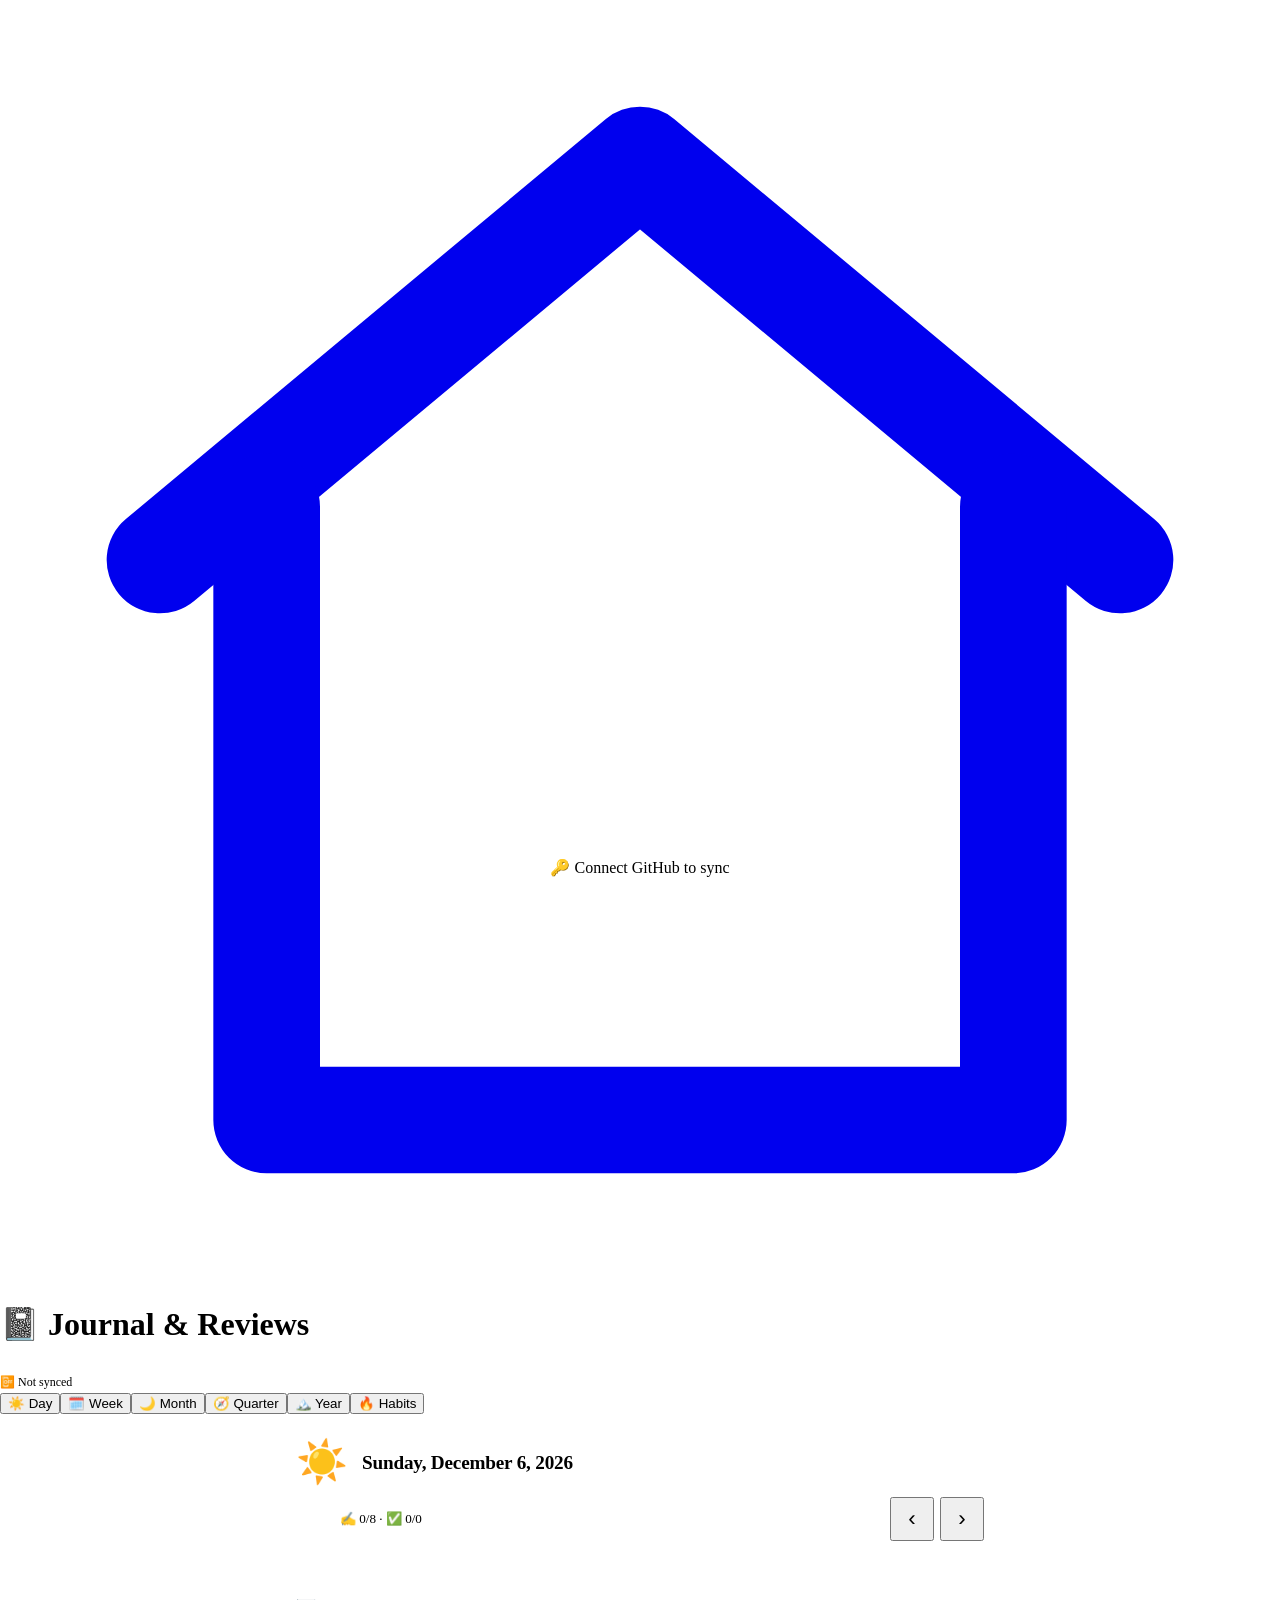
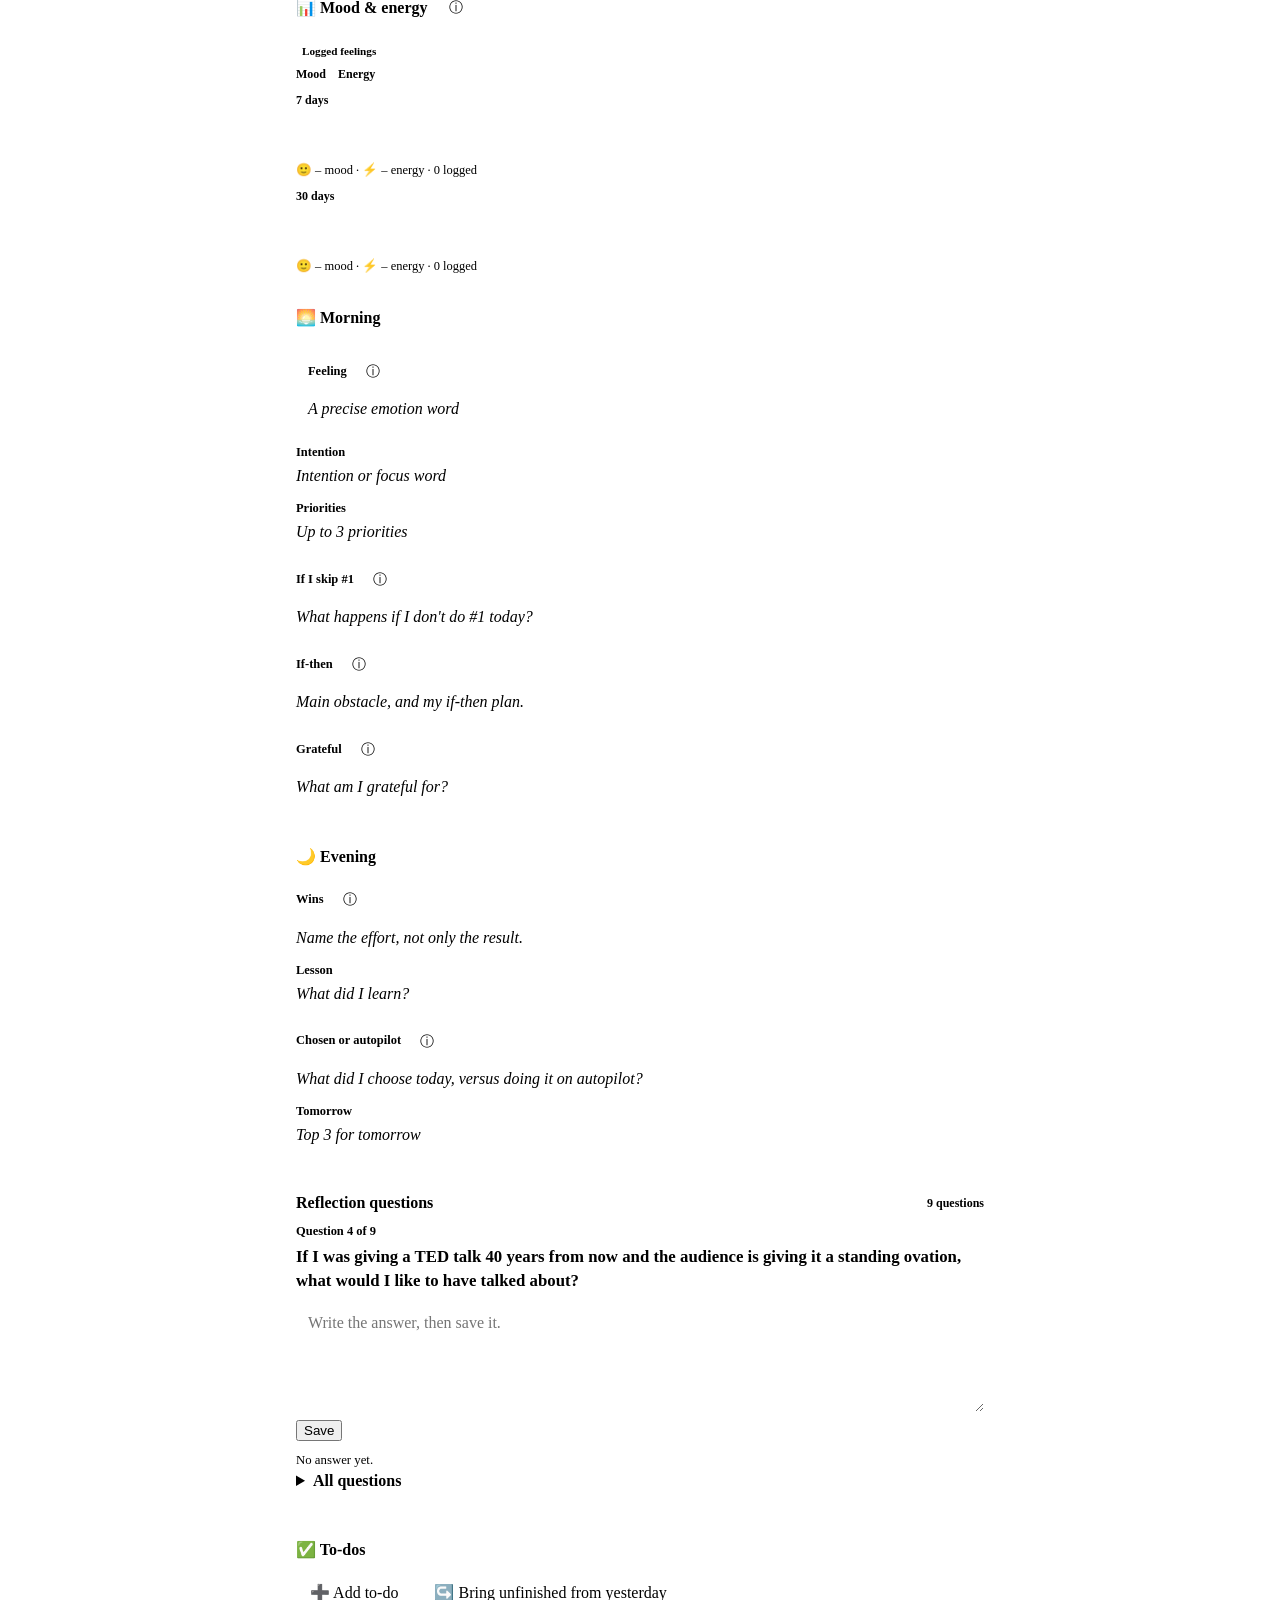
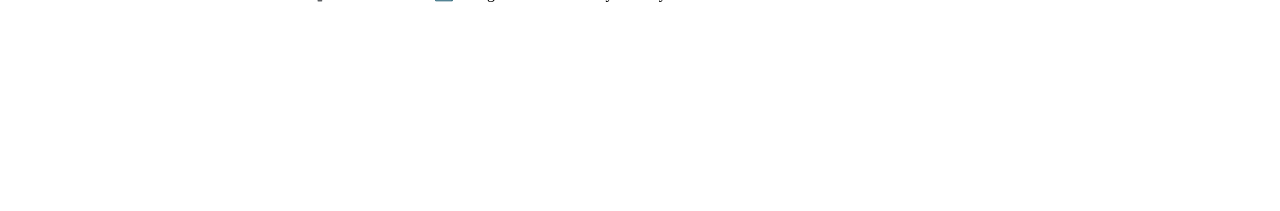
==== index.html @ a100adc0 "Add reflection questions with an append-only answer log. Show one question of the day on the Day vie" ====
<!DOCTYPE html>
<html lang="en">
<head>
  <meta charset="utf-8" />
  <meta name="viewport" content="width=device-width, initial-scale=1, viewport-fit=cover" />
  <meta name="theme-color" content="#f6f4ef" />
  <meta name="apple-mobile-web-app-capable" content="yes" />
  <meta name="apple-mobile-web-app-title" content="Journal" />
  <title>Journal & Reviews</title>
  <link rel="icon" href="data:image/svg+xml,<svg xmlns='http://www.w3.org/2000/svg' viewBox='0 0 100 100'><text y='.9em' font-size='90'>📓</text></svg>" />
  <link rel="stylesheet" href="https://fonts.googleapis.com/css2?family=Encode+Sans:wght@400;500;600;700&display=swap" />
  <link rel="stylesheet" href="dong-ui/theme.css?v=4" />
  <link rel="stylesheet" href="/ui/shell.css?v=1" />
  <link rel="stylesheet" href="styles.css?v=11" />
  <script src="dong-ui/theme.js"></script>
  <link rel="manifest" href="manifest.webmanifest" />
</head>
<body class="dx">
  <header class="dx-header">
    <a class="dx-home" href="/" aria-label="Home">
      <svg viewBox="0 0 24 24" fill="none" stroke="currentColor" stroke-width="2" stroke-linecap="round" stroke-linejoin="round" aria-hidden="true"><path d="M3 10.5 12 3l9 7.5"/><path d="M5 9.5V21h14V9.5"/></svg>
    </a>
    <h1 class="dx-title">📓 Journal & Reviews</h1>
    <div class="dx-actions">
      <span id="sync-label" aria-live="polite"></span>
      <button type="button" data-dong-theme-toggle aria-label="Toggle color theme"></button>
    </div>
  </header>
  <nav id="tabs" class="dx-tabs" aria-label="Review period"></nav>
  <section id="hero" class="hero dx-card">
    <div class="hero-top">
      <span id="hero-icon" class="hero-icon" aria-hidden="true"></span>
      <div class="hero-text">
        <h2 id="period-label"></h2>
        <p id="parent-line"></p>
      </div>
    </div>
    <div class="hero-foot">
      <div id="completion"></div>
      <div class="period-nav">
        <button type="button" id="prev" class="dx-btn dx-btn--ghost" aria-label="Previous">‹</button>
        <button type="button" id="today" class="dx-btn dx-btn--ghost">Today</button>
        <button type="button" id="next" class="dx-btn dx-btn--ghost" aria-label="Next">›</button>
      </div>
    </div>
  </section>
  <main id="form"></main>
  <footer id="connect" hidden>
    <button type="button" id="btn-connect" class="dx-btn">🔑 Connect GitHub to sync</button>
  </footer>
  <script src="dong-ui/gh-sync.js?v=4"></script>
  <script src="core.js?v=6"></script>
  <script src="schemas.js?v=4"></script>
  <script src="gamify.js?v=9"></script>
  <script src="habits.js?v=7"></script>
  <script src="app.js?v=11"></script>
</body>
</html>
---- dong-ui/theme.css ----
/**
 * dong-ui — CloudCLI-inspired design tokens (original reimplementation).
 * Light: warm cream. Dark: near-black. Toggle via html.dark + theme.js.
 */

:root {
  --background: 44 22% 96%;
  --foreground: 36 25% 4%;
  --card: 0 0% 100%;
  --card-foreground: 36 25% 4%;
  --popover: 0 0% 100%;
  --popover-foreground: 36 25% 4%;
  --primary: 221.2 83.2% 53.3%;
  --primary-foreground: 210 40% 98%;
  --secondary: 44 15% 91%;
  --secondary-foreground: 36 15% 18%;
  --muted: 44 15% 91%;
  --muted-foreground: 40 8% 36%;
  --accent: 44 15% 91%;
  --accent-foreground: 36 15% 18%;
  --destructive: 0 84.2% 60.2%;
  --destructive-foreground: 210 40% 98%;
  --border: 44 14% 87%;
  --input: 44 14% 87%;
  --ring: 221.2 83.2% 53.3%;
  --radius: 0.5rem;

  --bg-hex: #f6f4ef;
  --fg-hex: #0d0b08;
  --card-hex: #ffffff;
  --primary-hex: #2563eb;
  --muted-hex: #ebeae5;
  --muted-fg-hex: #5c574f;
  --border-hex: #e2e0d9;
  --theme-color: #f6f4ef;

  --nav-glass-bg: 44 22% 96% / 0.7;
  --nav-glass-blur: 20px;
  --nav-glass-saturate: 1.8;

  --font-sans: "Encode Sans", -apple-system, BlinkMacSystemFont, "Segoe UI",
    Roboto, "Helvetica Neue", Arial, sans-serif;
  --app-accent: hsl(var(--primary));

  /* Compatibility aliases for existing app CSS (do not clobber HSL tokens) */
  --bg: hsl(var(--background));
  --bg-deep: hsl(var(--secondary));
  --bg-mid: hsl(var(--secondary));
  --bg-raised: hsl(var(--card));
  --bg-card: hsl(var(--card));
  --bg-elevated: hsl(var(--secondary));
  --ink: hsl(var(--foreground));
  --text: hsl(var(--foreground));
  --text-dim: hsl(var(--muted-foreground));
  --text-mute: hsl(var(--muted-foreground));
  --muted-text: hsl(var(--muted-foreground));
  --line: hsl(var(--border));
  --surface: hsl(var(--card) / 0.85);
  --font-body: var(--font-sans);
  --font-ui: var(--font-sans);
  --font-display: var(--font-sans);

  color-scheme: light;
}

html.dark {
  --background: 0 0% 8%;
  --foreground: 40 8% 93%;
  --card: 0 0% 12%;
  --card-foreground: 40 8% 93%;
  --popover: 0 0% 12%;
  --popover-foreground: 40 8% 93%;
  --primary: 217.2 91.2% 59.8%;
  --primary-foreground: 0 0% 8%;
  --secondary: 0 0% 17%;
  --secondary-foreground: 40 8% 93%;
  --muted: 0 0% 17%;
  --muted-foreground: 0 0% 72%;
  --accent: 0 0% 17%;
  --accent-foreground: 40 8% 93%;
  --destructive: 0 62.8% 30.6%;
  --destructive-foreground: 40 8% 93%;
  --border: 0 0% 17%;
  --input: 0 0% 23%;
  --ring: 217.2 91.2% 59.8%;

  --bg-hex: #141414;
  --fg-hex: #efeeec;
  --card-hex: #1f1f1f;
  --primary-hex: #3b82f6;
  --muted-hex: #2b2b2b;
  --muted-fg-hex: #b8b8b8;
  --border-hex: #2b2b2b;
  --theme-color: #141414;

  --nav-glass-bg: 0 0% 12% / 0.55;
  --nav-glass-blur: 24px;
  --nav-glass-saturate: 1.6;

  --bg: hsl(var(--background));
  --bg-deep: hsl(0 0% 6%);
  --bg-mid: hsl(var(--secondary));
  --bg-raised: hsl(var(--card));
  --bg-card: hsl(var(--card));
  --bg-elevated: hsl(var(--secondary));
  --ink: hsl(var(--foreground));
  --text: hsl(var(--foreground));
  --text-dim: hsl(var(--muted-foreground));
  --text-mute: hsl(var(--muted-foreground));
  --muted-text: hsl(var(--muted-foreground));
  --line: hsl(var(--border));
  --surface: hsl(var(--card) / 0.9);

  color-scheme: dark;
}

*,
*::before,
*::after {
  box-sizing: border-box;
}

html {
  -webkit-text-size-adjust: 100%;
}

body {
  margin: 0;
  min-height: 100vh;
  font-family: var(--font-sans);
  color: hsl(var(--foreground));
  background: hsl(var(--background));
  -webkit-font-smoothing: antialiased;
  -moz-osx-font-smoothing: grayscale;
}

body,
div,
section,
article,
aside,
header,
footer,
nav,
main,
h1,
h2,
h3,
h4,
h5,
h6,
p,
span,
ul,
ol,
li,
table,
tr,
td,
th,
form,
label {
  transition: background-color 200ms ease-in-out, border-color 200ms ease-in-out,
    color 200ms ease-in-out;
}

@media (prefers-reduced-motion: reduce) {
  *,
  *::before,
  *::after {
    animation-duration: 0.01ms !important;
    animation-iteration-count: 1 !important;
    transition-duration: 0.01ms !important;
  }
}

.nav-glass {
  background: hsl(var(--nav-glass-bg));
  backdrop-filter: blur(var(--nav-glass-blur)) saturate(var(--nav-glass-saturate));
  -webkit-backdrop-filter: blur(var(--nav-glass-blur))
    saturate(var(--nav-glass-saturate));
}

.ui-card {
  background: hsl(var(--card));
  color: hsl(var(--card-foreground));
  border: 1px solid hsl(var(--border) / 0.7);
  border-radius: calc(var(--radius) + 4px);
  box-shadow: 0 1px 2px hsl(0 0% 0% / 0.04);
}

.ui-btn {
  display: inline-flex;
  align-items: center;
  justify-content: center;
  gap: 0.4rem;
  height: 2.5rem;
  padding: 0 1rem;
  border-radius: var(--radius);
  border: 1px solid transparent;
  font-family: var(--font-sans);
  font-size: 0.875rem;
  font-weight: 500;
  cursor: pointer;
  background: hsl(var(--primary));
  color: hsl(var(--primary-foreground));
  transition: background-color 150ms ease, border-color 150ms ease,
    transform 100ms ease;
}

.ui-btn:hover {
  filter: brightness(1.05);
}

.ui-btn:focus-visible {
  outline: none;
  box-shadow: 0 0 0 3px hsl(var(--ring) / 0.35);
}

.ui-btn-ghost {
  background: hsl(var(--secondary));
  color: hsl(var(--secondary-foreground));
  border-color: hsl(var(--border) / 0.6);
}

.dong-theme-toggle {
  position: fixed;
  top: max(0.75rem, env(safe-area-inset-top));
  right: max(0.75rem, env(safe-area-inset-right));
  z-index: 1000;
  display: inline-flex;
  align-items: center;
  justify-content: center;
  width: 2.75rem;
  height: 1.75rem;
  padding: 0;
  border: 1px solid hsl(var(--border) / 0.7);
  border-radius: 999px;
  background: hsl(var(--card) / 0.85);
  backdrop-filter: blur(12px) saturate(1.4);
  -webkit-backdrop-filter: blur(12px) saturate(1.4);
  color: hsl(var(--foreground));
  cursor: pointer;
  box-shadow: 0 1px 8px hsl(0 0% 0% / 0.08);
}

.dong-theme-toggle:focus-visible {
  outline: none;
  box-shadow: 0 0 0 3px hsl(var(--ring) / 0.35);
}

.dong-theme-toggle__track {
  position: relative;
  width: 100%;
  height: 100%;
  display: flex;
  align-items: center;
  justify-content: space-between;
  padding: 0 0.35rem;
}

.dong-theme-toggle__icon {
  width: 0.85rem;
  height: 0.85rem;
  opacity: 0.45;
}

.dong-theme-toggle__icon.is-active {
  opacity: 1;
  color: hsl(var(--primary));
}

.dong-theme-toggle__knob {
  position: absolute;
  top: 2px;
  left: 2px;
  width: calc(1.75rem - 6px);
  height: calc(1.75rem - 6px);
  border-radius: 999px;
  background: hsl(var(--primary));
  transition: transform 180ms cubic-bezier(0.4, 0, 0.2, 1);
  pointer-events: none;
}

html.dark .dong-theme-toggle__knob {
  transform: translateX(1rem);
}

.dong-topbar {
  position: sticky;
  top: 0;
  z-index: 50;
  display: flex;
  align-items: center;
  justify-content: space-between;
  gap: 0.75rem;
  min-height: 3rem;
  padding: 0.5rem 1rem;
  padding-top: max(0.5rem, env(safe-area-inset-top));
  border-bottom: 1px solid hsl(var(--border) / 0.5);
}

.dong-topbar .dong-theme-toggle {
  position: static;
}

.dong-home-link {
  display: inline-flex;
  align-items: center;
  justify-content: center;
  flex-shrink: 0;
  width: 44px;
  height: 44px;
  margin-left: auto;
  border-radius: 999px;
  color: hsl(var(--muted-foreground));
  text-decoration: none;
  transition: color 0.15s, background-color 0.15s;
}

.dong-home-link:hover,
.dong-home-link:focus-visible {
  color: hsl(var(--foreground));
  background: hsl(var(--muted-foreground) / 0.12);
}

/* App headers often push the toggle right with an auto margin; the link takes that role. */
.dong-home-link + .dong-theme-toggle {
  margin-left: 0 !important;
}
---- styles.css ----
body.dx {
  font-family: var(--dx-font);
  color: var(--dx-text);
  background: transparent;
  max-width: none;
  margin: 0;
  padding: 0 0 calc(32px + env(safe-area-inset-bottom));
}

#hero,
#form,
#connect {
  width: min(720px, calc(100% - 24px));
  margin-left: auto;
  margin-right: auto;
}

body.dx:has(#connect:not([hidden])) #form {
  padding-bottom: 72px;
}

.dx-header .dx-actions {
  min-width: 0;
  flex: 0 1 auto;
  max-width: 46%;
}

#sync-label {
  min-width: 0;
  text-align: right;
  font-size: 0.75rem;
  color: var(--dx-muted);
  white-space: nowrap;
  overflow: hidden;
  text-overflow: ellipsis;
}

.dx-header [data-dong-theme-toggle] {
  position: static;
  flex-shrink: 0;
}

#tabs {
  position: sticky;
  top: calc(56px + env(safe-area-inset-top));
  z-index: 40;
  max-width: calc(100% - 24px);
  min-width: 0;
}

.hero {
  position: relative;
  padding: 16px 16px 14px;
  margin: 12px auto 14px;
}

.hero-top {
  display: flex;
  align-items: center;
  gap: 14px;
}

.hero-icon {
  font-size: 2.6rem;
  line-height: 1;
}

.hero-text { min-width: 0; }

#period-label {
  margin: 0;
  font-size: 1.2rem;
  font-weight: 700;
  letter-spacing: -0.01em;
}

#parent-line {
  margin: 4px 0 0;
  color: var(--dx-muted);
  font-size: 0.85rem;
  display: -webkit-box;
  -webkit-line-clamp: 2;
  -webkit-box-orient: vertical;
  overflow: hidden;
}

#parent-line:empty { display: none; }

.hero-foot {
  display: flex;
  align-items: center;
  justify-content: space-between;
  gap: 10px;
  margin-top: 14px;
}

#completion {
  display: flex;
  align-items: center;
  gap: 10px;
  font-size: 0.82rem;
  color: var(--dx-muted);
}

.ring {
  width: 34px;
  height: 34px;
  flex-shrink: 0;
  border-radius: 50%;
  background: conic-gradient(var(--dx-accent) calc(var(--p) * 1%), color-mix(in srgb, var(--dx-text) 12%, transparent) 0);
  -webkit-mask: radial-gradient(circle, transparent 10px, #000 11px);
  mask: radial-gradient(circle, transparent 10px, #000 11px);
}

.period-nav {
  display: flex;
  gap: 6px;
}

#prev,
#next,
#today {
  min-width: 44px;
  min-height: 44px;
  padding: 0 12px;
  font-size: 0.9rem;
}

#prev,
#next {
  font-size: 1.4rem;
  line-height: 1;
}

.card {
  min-width: 0;
  max-width: 100%;
  padding: 16px 16px 6px;
  margin: 0 0 12px;
}

.card h3 {
  margin: 0 0 12px;
  font-size: 1rem;
  font-weight: 700;
}

.field { margin: 0 0 14px; }

.lbl {
  display: block;
  font-size: 0.78rem;
  font-weight: 600;
  color: var(--dx-muted);
  margin-bottom: 4px;
}

.val {
  margin: 0;
  line-height: 1.5;
  white-space: pre-wrap;
  overflow-wrap: anywhere;
}

.bullets {
  margin: 0;
  padding-left: 1.2em;
  line-height: 1.5;
}

.bullets li { padding: 2px 0; }
.bullets li::marker { color: var(--dx-accent); }

.trio {
  margin: 0;
  padding: 0;
  list-style: none;
}

.trio li {
  position: relative;
  padding: 6px 0 6px 26px;
  line-height: 1.45;
}

.trio li::before {
  content: "🌸";
  position: absolute;
  left: 0;
  top: 6px;
  font-size: 0.9rem;
}

.meters {
  display: grid;
  grid-template-columns: 1fr 1fr;
  gap: 10px;
  margin: 0 0 14px;
}

.meter {
  display: flex;
  align-items: center;
  gap: 10px;
  padding: 10px 12px;
  border-radius: 14px;
  background: var(--dx-accent-soft);
}

.meter .emo { font-size: 1.8rem; line-height: 1; }
.meter .lbl { margin: 0; }
.meter b { font-size: 1.05rem; }

.bar {
  display: block;
  height: 6px;
  border-radius: 999px;
  background: color-mix(in srgb, var(--dx-text) 12%, transparent);
  margin-top: 4px;
  overflow: hidden;
}

.bar i {
  display: block;
  height: 100%;
  width: var(--v);
  border-radius: inherit;
  background: var(--dx-accent);
}

.chip {
  display: inline-flex;
  align-items: center;
  gap: 6px;
  padding: 6px 12px;
  border-radius: 999px;
  background: color-mix(in srgb, var(--dx-text) 12%, transparent);
  font-weight: 600;
}

.quote {
  background: var(--dx-card);
}

.quote p {
  margin: 0 0 12px;
  font-size: 1.08rem;
  line-height: 1.5;
  font-style: italic;
}

.empty {
  text-align: center;
  color: var(--dx-muted);
  padding: 22px 16px;
}

.empty .big { font-size: 2.2rem; display: block; margin-bottom: 6px; }

.todo-list { margin: 0 0 6px; }

.todo {
  display: flex;
  gap: 10px;
  align-items: flex-start;
  padding: 6px 0;
  border-bottom: 1px solid var(--dx-border);
}

.todo:last-child { border-bottom: 0; }

.todo input[type="checkbox"] {
  width: 22px;
  height: 22px;
  flex-shrink: 0;
  margin-top: 9px;
  accent-color: var(--dx-accent);
  cursor: pointer;
}

.todo textarea {
  flex: 1;
  min-width: 0;
  border: 1px solid transparent;
  background: transparent;
  color: inherit;
  border-radius: 10px;
  padding: 8px 10px;
  font: inherit;
  line-height: 1.4;
  resize: none;
  overflow: hidden;
}

.todo textarea:focus {
  outline: none;
  border-color: color-mix(in srgb, var(--dx-accent) 60%, transparent);
  background: var(--dx-card-solid);
}

.todo.done textarea {
  text-decoration: line-through;
  color: var(--dx-muted);
}

.todo .del {
  border: 0;
  background: transparent;
  color: var(--dx-muted);
  font-size: 1rem;
  width: 44px;
  height: 44px;
  flex-shrink: 0;
  border-radius: var(--dx-radius-sm);
  cursor: pointer;
}

.todo .del:hover { background: color-mix(in srgb, var(--dx-text) 12%, transparent); }

.status {
  display: flex;
  gap: 6px;
  flex-wrap: wrap;
  padding: 0 0 10px 32px;
}

.status button {
  min-height: 44px;
  padding: 8px 12px;
  border-radius: 999px;
  border: 1px solid var(--dx-border);
  background: transparent;
  color: inherit;
  font: inherit;
  font-size: 0.8rem;
  cursor: pointer;
}

.status button.on {
  background: var(--dx-accent-soft);
  border-color: color-mix(in srgb, var(--dx-accent) 60%, transparent);
  font-weight: 600;
}

.todo-actions {
  display: flex;
  flex-wrap: wrap;
  gap: 8px;
  margin: 8px 0 10px;
}

.carry,
.add,
footer button {
  min-height: 44px;
  border-radius: var(--dx-radius-sm);
  border: 1px solid var(--dx-border);
  background: var(--dx-card);
  color: var(--dx-text);
  font: 600 0.9rem/1 var(--dx-font);
  padding: 8px 14px;
  cursor: pointer;
}

footer {
  position: sticky;
  bottom: 0;
  z-index: 3;
  padding: 10px 0 calc(10px + env(safe-area-inset-bottom));
}

footer[hidden] { display: none; }

footer button {
  width: 100%;
  border-color: transparent;
  background: var(--dx-accent);
  color: var(--dx-accent-fg);
}

.strip {
  display: grid;
  grid-template-columns: repeat(7, 1fr);
  gap: 4px;
  margin: 0 0 10px;
}

.strip a {
  display: flex;
  flex-direction: column;
  align-items: center;
  justify-content: center;
  gap: 2px;
  min-height: 44px;
  padding: 6px 0;
  border-radius: var(--dx-radius-sm);
  background: color-mix(in srgb, var(--dx-text) 8%, transparent);
  color: inherit;
  text-decoration: none;
  font-size: 0.72rem;
}

.strip a .emo { font-size: 1.3rem; }
.strip a.today { outline: 2px solid var(--dx-accent); }

.avg {
  margin: 0 0 12px;
  font-size: 0.85rem;
  color: var(--dx-muted);
}

.review {
  margin: 0 0 12px;
  padding: 0;
  list-style: none;
}

.review li { padding: 4px 0; }
.review li.done { color: var(--dx-muted); text-decoration: line-through; }

button:focus-visible,
.tab:focus-visible {
  outline: 2px solid var(--dx-accent);
  outline-offset: 2px;
}

@media (prefers-reduced-motion: reduce) {
  * { transition: none !important; }
}

.habit-note {
  margin: -4px 0 12px;
  font-size: 0.82rem;
  color: var(--dx-muted);
  line-height: 1.4;
}

.habit-grid {
  display: grid;
  grid-template-columns: 1fr 1fr;
  gap: 10px;
  margin: 0 0 12px;
}

.habit-tile {
  display: flex;
  flex-direction: column;
  align-items: flex-start;
  gap: 1px;
  min-width: 0;
  padding: 12px;
  border-radius: 16px;
  border: 1px solid var(--dx-border);
  background: color-mix(in srgb, var(--dx-text) 8%, transparent);
  color: inherit;
  font: inherit;
  text-align: left;
}

.habit-tile.linchpin { box-shadow: inset 3px 0 0 var(--dx-accent); }

.habit-open {
  display: flex;
  flex-direction: column;
  align-items: flex-start;
  gap: 1px;
  width: 100%;
  margin: 0;
  padding: 0;
  border: 0;
  background: transparent;
  color: inherit;
  font: inherit;
  text-align: left;
  cursor: pointer;
}

.habit-tile.on {
  background: var(--dx-accent-soft);
  border-color: var(--dx-accent);
  box-shadow: 0 8px 22px color-mix(in srgb, var(--dx-accent) 16%, transparent);
}

.habit-tile.linchpin.on {
  box-shadow: inset 3px 0 0 var(--dx-accent), 0 8px 22px var(--dx-accent-soft);
}

.habit-emoji { font-size: 1.45rem; line-height: 1.2; }
.habit-label { font-weight: 600; font-size: 0.92rem; margin-top: 4px; }
.habit-streak {
  margin-top: 6px;
  font-size: 1.75rem;
  font-weight: 700;
  letter-spacing: -0.03em;
  line-height: 1;
}
.habit-streak-lbl,
.best { font-size: 0.75rem; color: var(--dx-muted); }

.today-pill {
  display: inline-flex;
  align-items: center;
  margin-top: 8px;
  padding: 3px 8px;
  border-radius: 999px;
  font-size: 0.75rem;
  font-weight: 600;
  background: color-mix(in srgb, var(--dx-text) 12%, transparent);
}

.today-pill.done { background: var(--dx-accent-soft); }
.today-pill.miss { background: hsl(350 70% 52% / 0.16); }
.today-pill.unknown,
.today-pill.none {
  background: transparent;
  border: 1px dashed var(--dx-border);
  color: var(--dx-muted);
  font-weight: 600;
}

.habit-chips {
  display: flex;
  gap: 6px;
  overflow-x: auto;
  margin: 0 0 12px;
  padding-bottom: 2px;
  scrollbar-width: none;
}

.habit-chips::-webkit-scrollbar { display: none; }

.habit-chip {
  flex: 0 0 auto;
  min-height: 44px;
  border-radius: 999px;
  border: 1px solid var(--dx-border);
  background: var(--dx-card-solid);
  color: inherit;
  font: inherit;
  font-size: 0.82rem;
  padding: 6px 12px;
  cursor: pointer;
}

.habit-chip.on {
  background: var(--dx-accent);
  border-color: transparent;
  color: var(--dx-accent-fg);
  font-weight: 600;
}

.heat-scroll {
  max-width: 100%;
  min-width: 0;
  overflow-x: auto;
  padding: 2px 12px 6px 0;
  scrollbar-width: thin;
  scrollbar-color: color-mix(in srgb, var(--dx-accent) 55%, transparent) transparent;
}

.heat-months,
.heat-cols {
  display: grid;
  grid-auto-flow: column;
  grid-auto-columns: 16px;
  gap: 3px;
}

.heat-months { margin: 0 0 4px 28px; height: 16px; }

.heat-month {
  font-size: 0.65rem;
  line-height: 16px;
  color: var(--dx-muted);
  white-space: nowrap;
  overflow: visible;
}

.heat-body { display: flex; gap: 6px; align-items: stretch; }

.heat-dow {
  display: grid;
  grid-template-rows: repeat(7, 16px);
  gap: 3px;
  width: 22px;
  flex: none;
  font-size: 0.6rem;
  line-height: 16px;
  color: var(--dx-muted);
}

.heat-col {
  display: grid;
  grid-template-rows: repeat(7, 16px);
  gap: 3px;
}

.hcell {
  display: block;
  width: 16px;
  height: 16px;
  padding: 0;
  border: 0;
  border-radius: 3px;
  background: transparent;
  box-sizing: border-box;
}

button.hcell { cursor: pointer; color: inherit; }

.hcell.none,
.hcell.future { background: transparent; box-shadow: inset 0 0 0 1px var(--dx-border); }
.hcell.unknown {
  background: repeating-linear-gradient(-45deg, transparent, transparent 2px, color-mix(in srgb, var(--dx-accent) 55%, transparent) 2px, color-mix(in srgb, var(--dx-accent) 55%, transparent) 3px);
  box-shadow: inset 0 0 0 1px color-mix(in srgb, var(--dx-accent) 35%, transparent);
}
.hcell.miss { background: hsl(350 62% 58% / 0.45); }
.hcell.done,
.hcell.lv5 { background: var(--dx-accent); }
.hcell.lv4 { background: color-mix(in srgb, var(--dx-accent) 82%, transparent); }
.hcell.lv3 { background: color-mix(in srgb, var(--dx-accent) 64%, transparent); }
.hcell.lv2 { background: color-mix(in srgb, var(--dx-accent) 46%, transparent); }
.hcell.lv1 { background: color-mix(in srgb, var(--dx-accent) 30%, transparent); }
.hcell.lv0 { background: color-mix(in srgb, var(--dx-accent) 14%, transparent); }
.hcell.mixed {
  background-image: repeating-linear-gradient(135deg, transparent, transparent 3px, hsl(0 0% 100% / 0.28) 3px, hsl(0 0% 100% / 0.28) 4px);
}
.hcell.today { outline: 2px solid var(--dx-accent); outline-offset: 1px; }

.heat-legend {
  display: flex;
  flex-wrap: wrap;
  align-items: center;
  gap: 6px 8px;
  margin: 8px 0 4px;
  font-size: 0.72rem;
  color: var(--dx-muted);
}

.legend-item { display: inline-flex; align-items: center; gap: 4px; }
.legend-label { margin-left: 4px; }

.heat-detail,
.trend-tip {
  min-height: 1.3em;
  margin: 6px 0 12px;
  font-size: 0.82rem;
  color: var(--dx-muted);
}

.trend-head {
  margin: -2px 0 8px;
  font-size: 0.92rem;
}

.trend-head b {
  font-size: 1.45rem;
  letter-spacing: -0.03em;
}

.trend-svg {
  display: block;
  width: 100%;
  height: auto;
  overflow: visible;
}

.trend-grid { stroke: var(--dx-border); stroke-width: 1; }
.trend-axis {
  fill: var(--dx-muted);
  font-size: 10px;
  text-anchor: end;
  font-family: var(--dx-font);
}
.trend-area { fill: var(--dx-accent-soft); stroke: none; }
.trend-overall { fill: none; stroke: var(--dx-accent); stroke-width: 2.6; stroke-linecap: round; stroke-linejoin: round; }
.trend-overall.dim { opacity: 0.35; }
.trend-habit { fill: none; stroke: hsl(var(--h) 62% 38%); stroke-linecap: round; stroke-linejoin: round; }
.trend-habit.quiet { opacity: 0.55; }
.trend-habit.dim { opacity: 0.16; }
.trend-dot { fill: hsl(var(--h) 62% 38%); stroke: var(--dx-card-solid); stroke-width: 1; }
.trend-dot.overall { fill: var(--dx-accent); }
.trend-cursor { fill: var(--dx-accent-soft); }
.trend-hit { fill: transparent; cursor: pointer; }

html.dark .trend-habit { stroke: hsl(var(--h) 72% 68%); }
html.dark .trend-dot { fill: hsl(var(--h) 72% 68%); stroke: var(--dx-card-solid); }
html.dark .trend-dot.overall { fill: var(--dx-accent); }

.trend-x {
  display: grid;
  grid-template-columns: repeat(var(--n), 1fr);
  margin: 2px 2% 0 10%;
  font-size: 0.68rem;
  color: var(--dx-muted);
}

.trend-x span { text-align: center; min-width: 0; }

.rate-list { display: flex; flex-direction: column; gap: 2px; margin: 0 0 10px; }

.rate-row {
  display: grid;
  grid-template-columns: 14px minmax(0, 1fr) auto;
  grid-template-areas:
    "swatch name num"
    "swatch bar bar";
  column-gap: 8px;
  row-gap: 3px;
  align-items: center;
  width: 100%;
  padding: 6px 4px;
  border: 0;
  border-radius: 10px;
  background: transparent;
  color: inherit;
  font: inherit;
  text-align: left;
  cursor: pointer;
}

.rate-row.on { background: var(--dx-accent-soft); }
.rate-swatch {
  grid-area: swatch;
  width: 10px;
  height: 10px;
  border-radius: 999px;
  background: hsl(var(--h) 62% 40%);
}
.rate-swatch.overall { background: var(--dx-accent); }
html.dark .rate-swatch { background: hsl(var(--h) 72% 68%); }
html.dark .rate-swatch.overall { background: var(--dx-accent); }
.rate-name { grid-area: name; min-width: 0; overflow: hidden; text-overflow: ellipsis; white-space: nowrap; font-size: 0.88rem; }
.rate-num { grid-area: num; font-size: 0.82rem; font-weight: 600; font-variant-numeric: tabular-nums; }
.rate-bar {
  grid-area: bar;
  display: block;
  height: 7px;
  border-radius: 999px;
  background: color-mix(in srgb, var(--dx-text) 12%, transparent);
  overflow: hidden;
}
.rate-bar i {
  display: block;
  height: 100%;
  width: var(--v);
  border-radius: inherit;
  background: var(--dx-accent);
}
.rate-bar.hue i { background: hsl(var(--h) 62% 40%); }
html.dark .rate-bar.hue i { background: hsl(var(--h) 70% 62%); }

.habit-open:focus-visible,
.info-btn:focus-visible,
.habit-tile:focus-visible,
.habit-chip:focus-visible,
.rate-row:focus-visible,
.hcell:focus-visible,
.trend-hit:focus-visible {
  outline: 2px solid var(--dx-accent);
  outline-offset: 2px;
}

.card-head {
  display: flex;
  align-items: center;
  gap: 6px;
  margin: 0 0 12px;
}

.card-head h3 { margin: 0; }

.mech-line {
  display: flex;
  flex-wrap: wrap;
  gap: 6px 14px;
  margin: -4px 0 12px;
}

.mech {
  display: inline-flex;
  align-items: center;
  gap: 2px;
  font-size: 0.78rem;
  font-weight: 600;
  color: var(--dx-muted);
}

.info-wrap { position: relative; display: inline-flex; vertical-align: middle; }

.info-btn {
  width: 44px;
  height: 44px;
  flex-shrink: 0;
  border-radius: 999px;
  border: 1px solid var(--dx-border);
  background: var(--dx-card-solid);
  color: inherit;
  font: inherit;
  font-size: 0.9rem;
  line-height: 1;
  padding: 0;
  cursor: pointer;
}

.info-tip {
  position: absolute;
  z-index: 6;
  top: calc(100% + 6px);
  left: 0;
  pointer-events: none;
  width: min(260px, 68vw);
  padding: 10px 12px;
  border-radius: 14px;
  background: var(--dx-card-solid);
  border: 1px solid var(--dx-border);
  box-shadow: 0 12px 32px hsl(0 0% 0% / 0.16);
  color: var(--dx-text);
  font-size: 0.8rem;
  font-weight: 500;
  font-style: normal;
  line-height: 1.4;
  text-align: left;
}

.info-tip.align-end { left: auto; right: 0; }
.info-tip b { display: block; font-size: 0.84rem; }
.info-by,
.info-concept { display: block; color: var(--dx-muted); }
.info-concept { margin-top: 2px; font-size: 0.72rem; }
.info-tip p { margin: 8px 0 0; }

.play-row {
  display: flex;
  align-items: center;
  gap: 14px;
  margin: 0 0 4px;
}

.play-copy { flex: 1; min-width: 0; }

.day-ring {
  width: 96px;
  height: 96px;
  flex: none;
  border-radius: 50%;
  display: grid;
  place-items: center;
  background: conic-gradient(var(--dx-accent) calc(var(--p) * 1%), color-mix(in srgb, var(--dx-text) 12%, transparent) 0);
  position: relative;
}

.day-ring::after {
  content: "";
  position: absolute;
  inset: 9px;
  border-radius: 50%;
  background: var(--dx-card-solid);
}

.day-ring-num {
  position: relative;
  z-index: 1;
  display: flex;
  align-items: baseline;
  font-weight: 700;
}

.day-ring-num strong { font-size: 1.6rem; letter-spacing: -0.04em; line-height: 1; }
.day-ring-num span { color: var(--dx-muted); font-size: 0.85rem; }

.play-status { margin: 0; font-weight: 700; }
.play-status.win { color: var(--dx-accent); }
.play-streak,
.cycle-label { margin: 2px 0 0; font-size: 0.9rem; }
.cycle-wins { margin: 2px 0 8px; }
.play-copy .rate-bar { margin-top: 4px; }

.level-row {
  display: flex;
  align-items: baseline;
  justify-content: space-between;
  gap: 8px;
  margin: 0 0 8px;
}

.level-row b { font-size: 1.35rem; letter-spacing: -0.03em; }

.xp-today { margin: 8px 0 0; font-size: 0.85rem; }

.surprise-row {
  display: flex;
  align-items: center;
  flex-wrap: wrap;
  gap: 6px;
  margin: 8px 0 12px;
  font-size: 0.88rem;
  font-weight: 600;
}

.surprise-badge {
  padding: 4px 10px;
  border-radius: 999px;
  background: var(--dx-accent);
  color: var(--dx-accent-fg);
  font-size: 0.8rem;
  font-weight: 700;
}

.identity {
  margin: 8px 0 0;
  font-size: 0.8rem;
  font-style: italic;
  color: var(--dx-muted);
  line-height: 1.35;
}

.linchpin-mark {
  display: flex;
  align-items: center;
  gap: 2px;
  margin: 6px 0 0;
  font-size: 0.75rem;
  font-weight: 700;
}

.badges {
  display: flex;
  flex-wrap: wrap;
  gap: 4px;
  margin-top: 8px;
}

.badge {
  min-width: 26px;
  padding: 2px 6px;
  border-radius: 999px;
  border: 1px dashed var(--dx-border);
  color: var(--dx-muted);
  font-size: 0.7rem;
  font-weight: 700;
  text-align: center;
}

.badge.on {
  border-style: solid;
  border-color: transparent;
  background: var(--dx-accent-soft);
  color: var(--dx-text);
}

.nudge {
  margin: 8px 0 0;
  font-size: 0.78rem;
  font-weight: 600;
  line-height: 1.35;
}

.nudge.raise { color: var(--dx-accent); }
.nudge.ease { color: #9a3412; }
html.dark .nudge.ease { color: #fdba74; }

@media (max-width: 380px) {
  .habit-grid { grid-template-columns: 1fr; }
}

.spark-legend {
  display: flex;
  gap: 12px;
  margin: 8px 0 0;
  font-size: 0.75rem;
  font-weight: 700;
}

.spark-key.mood { color: var(--dx-accent); }
.spark-key.energy { color: color-mix(in srgb, var(--dx-accent) 45%, var(--dx-text)); }

.spark-block { margin-top: 8px; }
.spark-label {
  font-size: 0.75rem;
  font-weight: 700;
  color: var(--dx-muted);
}
.spark {
  width: 100%;
  height: 52px;
  display: block;
}
.spark-base { stroke: var(--dx-border); stroke-width: 0.7; }
.spark-mood,
.spark-energy { fill: none; stroke-width: 1.7; stroke-linecap: round; stroke-linejoin: round; }
.spark-mood { stroke: var(--dx-accent); }
.spark-energy { stroke: color-mix(in srgb, var(--dx-accent) 45%, var(--dx-text)); }
.spark-mood circle { fill: var(--dx-accent); stroke: none; }
.spark-energy circle { fill: color-mix(in srgb, var(--dx-accent) 45%, var(--dx-text)); stroke: none; }
.spark-stat {
  margin: 2px 0 0;
  font-size: 0.78rem;
  color: var(--dx-muted);
}

.journal-feelings > .badge,
.mood-strip > .badge { margin-top: 2px; }

.lbl-row {
  display: flex;
  align-items: center;
  gap: 4px;
  margin-bottom: 4px;
}

.lbl-row .lbl { margin: 0; }

.prompt {
  margin: 0;
  color: var(--dx-muted);
  font-style: italic;
  line-height: 1.45;
}

.priorities,
.wins {
  margin: 0;
  padding-left: 1.3em;
}

.priorities li,
.wins li { padding: 2px 0; }

.intention { font-size: 1.15rem; font-weight: 700; }

.feeling-meter { grid-column: 1 / -1; }
.feeling-meter b { font-size: 1.15rem; }

.goal-grid {
  display: grid;
  grid-template-columns: 1fr;
  gap: 8px;
  margin: 0 0 12px;
}

.goal-card {
  min-width: 0;
  padding: 10px 12px;
  border-radius: 14px;
  border: 1px solid var(--dx-border);
  background: color-mix(in srgb, var(--dx-text) 8%, transparent);
}

.goal-card h4 { margin: 0 0 4px; font-size: 0.92rem; }
.goal-card .val,
.goal-card .prompt { font-size: 0.82rem; }
.goal-card .val { margin-top: 4px; }
.goal-card b { font-size: 1.05rem; }

.habit-jump {
  display: flex;
  align-items: center;
  justify-content: space-between;
  gap: 8px;
  margin: 4px 0 12px;
  padding: 10px 12px;
  border-radius: 14px;
  background: var(--dx-accent-soft);
  color: inherit;
  text-decoration: none;
  font-weight: 700;
}

.habit-open-label { color: var(--dx-accent); }

.reflections { padding-bottom: 14px; }
.reflections > summary {
  display: flex;
  align-items: center;
  justify-content: space-between;
  gap: 8px;
  margin: 0 0 12px;
  font-weight: 700;
  cursor: pointer;
  list-style: none;
}
.reflections > summary::-webkit-details-marker { display: none; }
.reflect-count {
  color: var(--dx-muted);
  font-size: 0.75rem;
  font-weight: 600;
}
.reflect-kicker {
  margin: 0;
  color: var(--dx-muted);
  font-size: 0.78rem;
  font-weight: 700;
}
.reflect-question {
  margin: 6px 0 10px;
  font-size: 1.05rem;
  font-weight: 600;
  line-height: 1.4;
}
.reflect-box {
  display: block;
  width: 100%;
  min-height: 88px;
  box-sizing: border-box;
  border: 1px solid var(--dx-border);
  border-radius: 12px;
  padding: 10px 12px;
  font: inherit;
  font-size: 16px;
  line-height: 1.4;
  color: inherit;
  background: var(--dx-card-solid);
  resize: vertical;
}
.reflect-box:focus {
  outline: none;
  border-color: var(--dx-accent);
}
.reflect-actions {
  display: flex;
  align-items: center;
  gap: 10px;
  margin: 8px 0 12px;
}
.reflect-note {
  margin: 0;
  color: var(--dx-muted);
  font-size: 0.8rem;
}
.reflect-answers {
  list-style: none;
  margin: 0 0 12px;
  padding: 0;
}
.reflect-answers li {
  margin: 0 0 8px;
  padding: 8px 10px;
  border-radius: 12px;
  background: var(--dx-accent-soft);
}
.reflect-when {
  display: block;
  margin-bottom: 2px;
  color: var(--dx-muted);
  font-size: 0.75rem;
  font-weight: 700;
}
.reflect-answers .val { white-space: pre-wrap; }
.reflect-all { margin-top: 4px; }
.reflect-all > summary {
  cursor: pointer;
  font-weight: 700;
  margin: 4px 0 8px;
}
.reflect-item {
  padding: 10px 0;
  border-top: 1px solid var(--dx-border);
}
.reflect-item h4 {
  margin: 0 0 6px;
  font-size: 0.95rem;
  line-height: 1.4;
}

@media (min-width: 560px) {
  .practice .meters { grid-template-columns: 1fr 1fr 1.15fr; }
  .feeling-meter { grid-column: auto; }
  .goal-grid { grid-template-columns: 1fr 1fr 1fr; }
}

@media (prefers-reduced-motion: reduce) {
  .trend-svg { animation: none; }
}
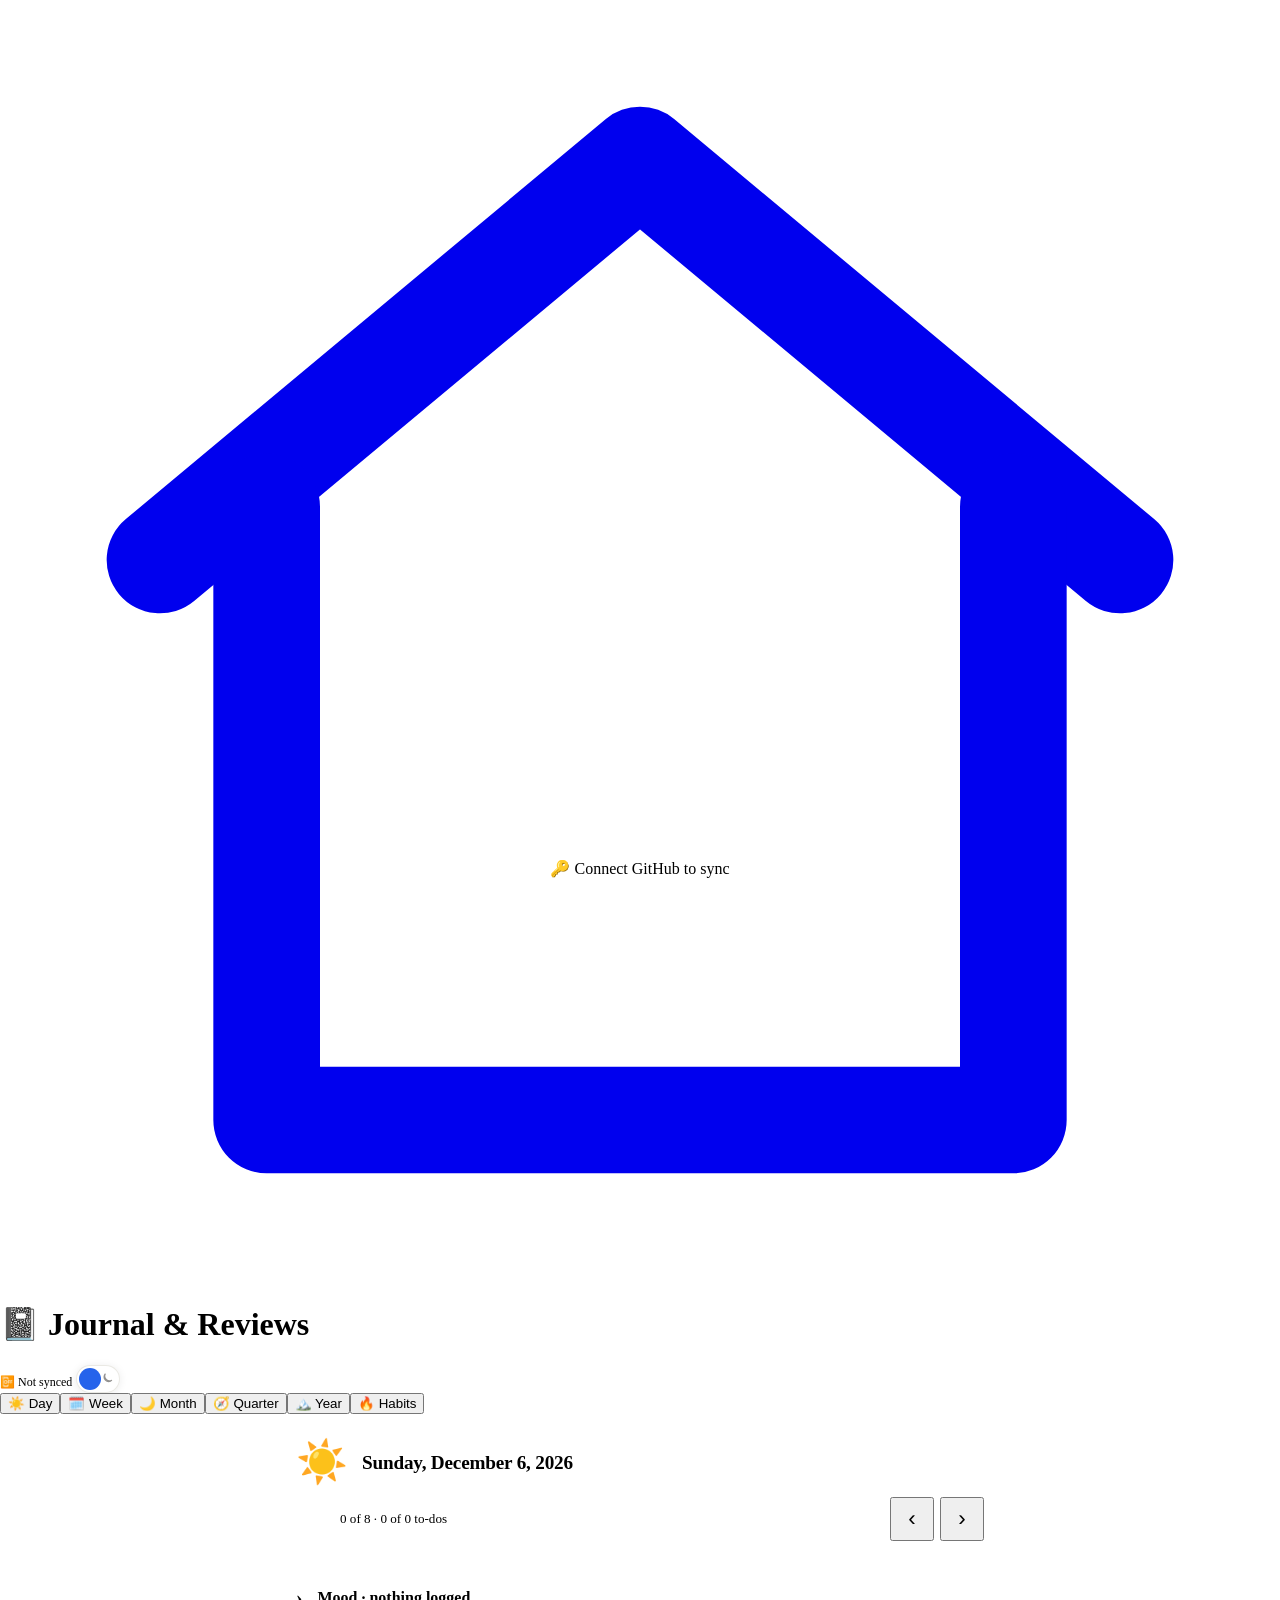
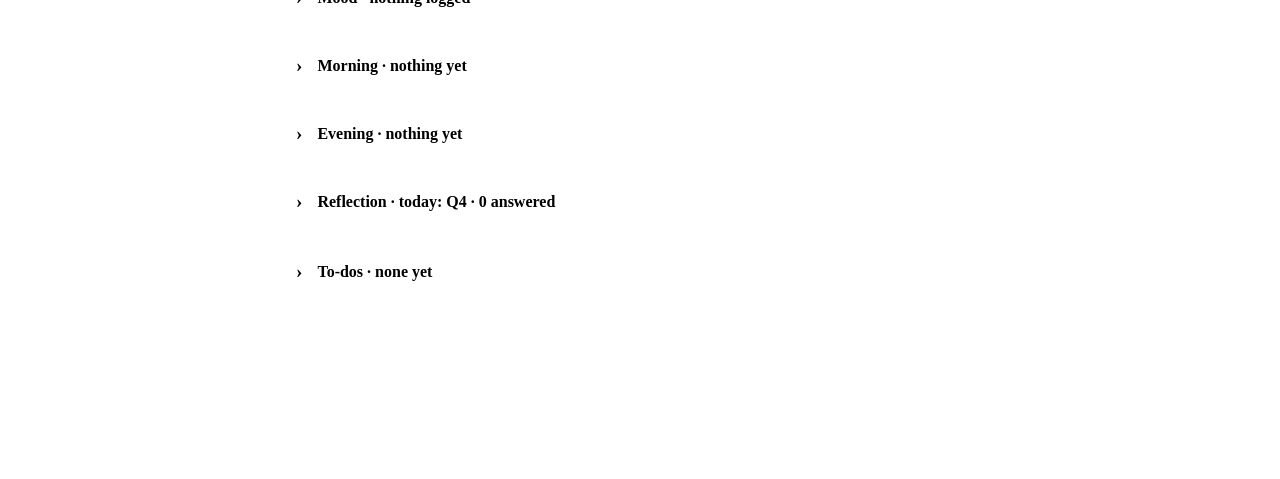
==== commit e91cdea8: "Collapse every journal section and rewrite the labels in plain words. Sections start closed, show a " ====
--- a/index.html
+++ b/index.html
@@ -11,7 +11,7 @@
   <link rel="stylesheet" href="https://fonts.googleapis.com/css2?family=Encode+Sans:wght@400;500;600;700&display=swap" />
   <link rel="stylesheet" href="dong-ui/theme.css?v=4" />
   <link rel="stylesheet" href="/ui/shell.css?v=1" />
-  <link rel="stylesheet" href="styles.css?v=11" />
+  <link rel="stylesheet" href="styles.css?v=12" />
   <script src="dong-ui/theme.js"></script>
   <link rel="manifest" href="manifest.webmanifest" />
 </head>
@@ -50,9 +50,9 @@
   </footer>
   <script src="dong-ui/gh-sync.js?v=4"></script>
   <script src="core.js?v=6"></script>
-  <script src="schemas.js?v=4"></script>
-  <script src="gamify.js?v=9"></script>
-  <script src="habits.js?v=7"></script>
-  <script src="app.js?v=11"></script>
+  <script src="schemas.js?v=5"></script>
+  <script src="gamify.js?v=10"></script>
+  <script src="habits.js?v=8"></script>
+  <script src="app.js?v=12"></script>
 </body>
 </html>
--- a/styles.css
+++ b/styles.css
@@ -1069,18 +1069,41 @@
 
 .habit-open-label { color: var(--dx-accent); }
 
-.reflections { padding-bottom: 14px; }
-.reflections > summary {
-  display: flex;
-  align-items: center;
-  justify-content: space-between;
+.fold { padding-top: 12px; padding-bottom: 12px; }
+.fold-summary {
+  display: flex;
+  align-items: center;
   gap: 8px;
-  margin: 0 0 12px;
-  font-weight: 700;
+  margin: 0;
+  min-height: 32px;
   cursor: pointer;
   list-style: none;
-}
-.reflections > summary::-webkit-details-marker { display: none; }
+  font-weight: 700;
+  line-height: 1.35;
+}
+.fold-summary::-webkit-details-marker { display: none; }
+.fold-summary::before {
+  content: "\203A";
+  flex: 0 0 auto;
+  width: 0.7em;
+  color: var(--dx-muted);
+  font-size: 1.2rem;
+  line-height: 1;
+}
+.fold[open] > .fold-summary::before { transform: rotate(90deg); }
+.fold-line { min-width: 0; flex: 1; }
+.fold[open] > .fold-summary { margin-bottom: 12px; }
+.fold:not([open]) > .fold-summary .fold-line {
+  white-space: nowrap;
+  overflow: hidden;
+  text-overflow: ellipsis;
+}
+.fold-why {
+  display: flex;
+  justify-content: flex-end;
+  margin: -4px 0 8px;
+}
+.reflections { padding-bottom: 14px; }
 .reflect-count {
   color: var(--dx-muted);
   font-size: 0.75rem;
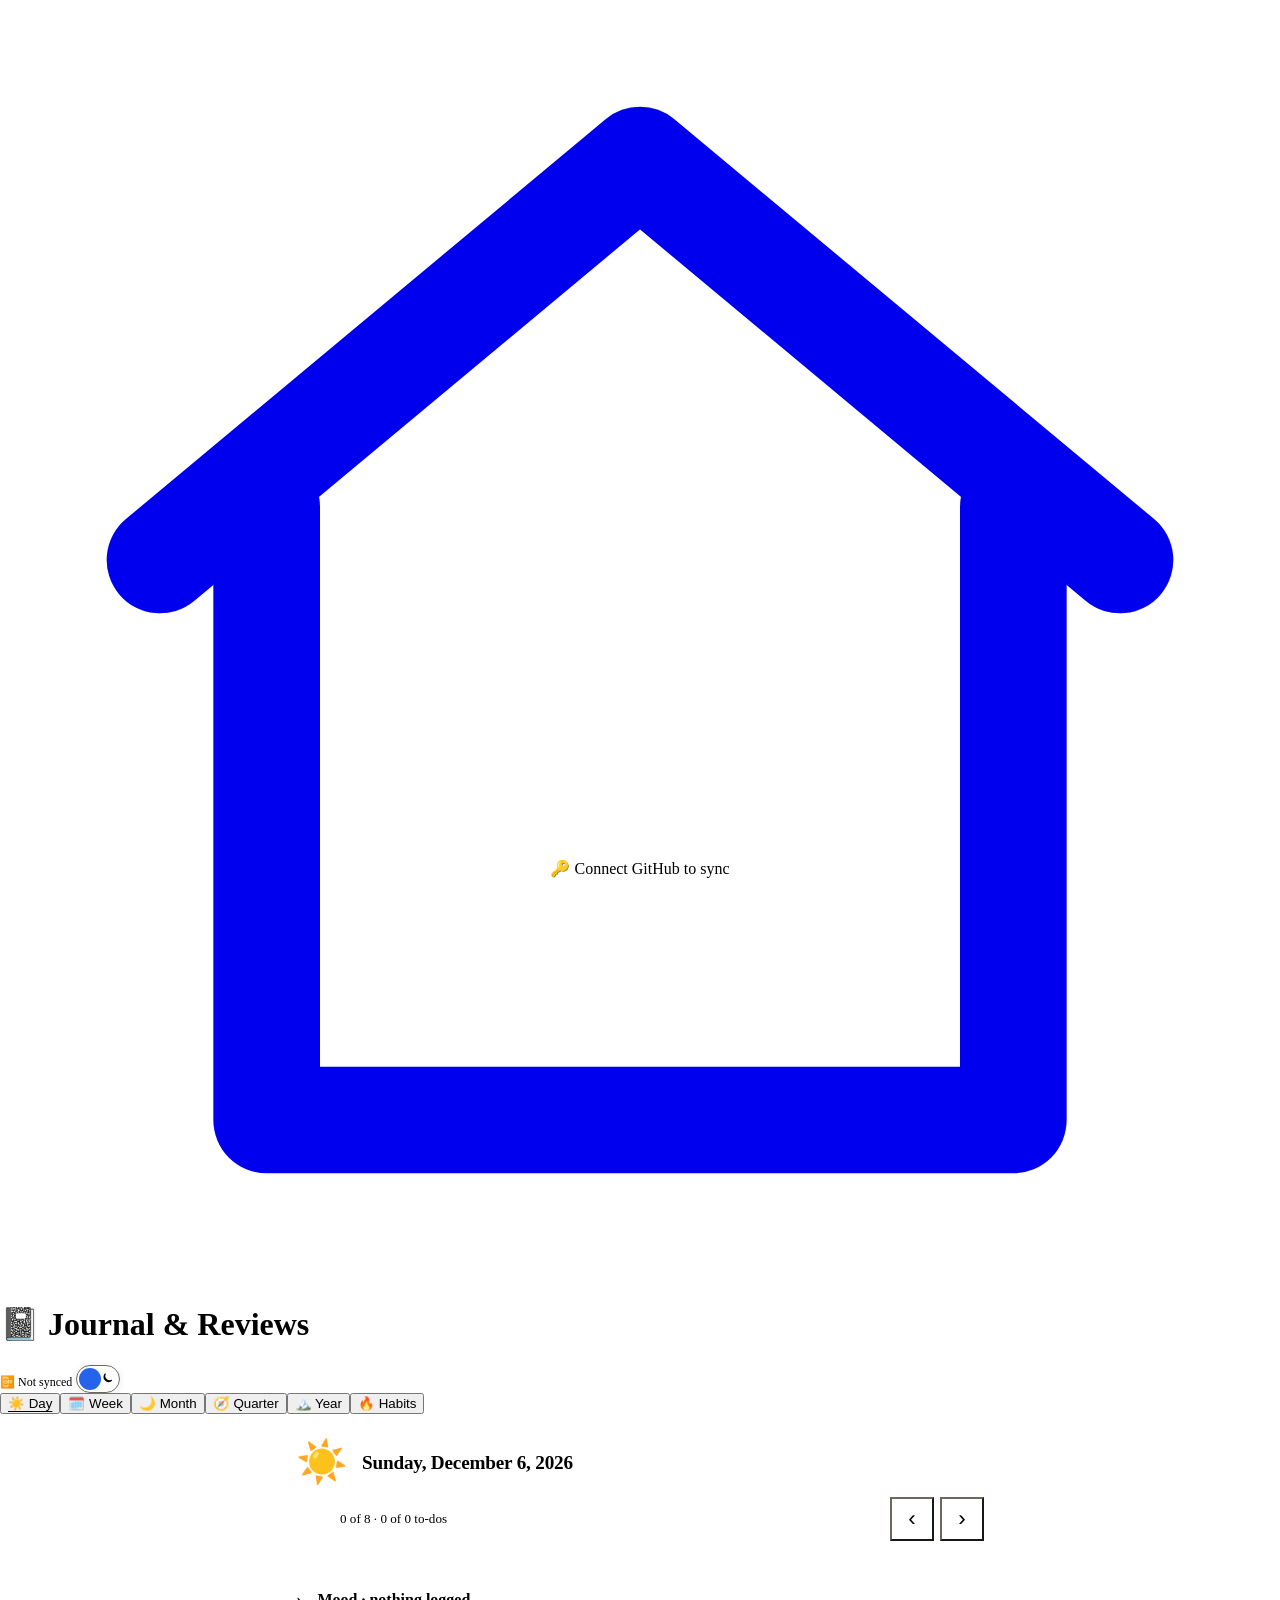
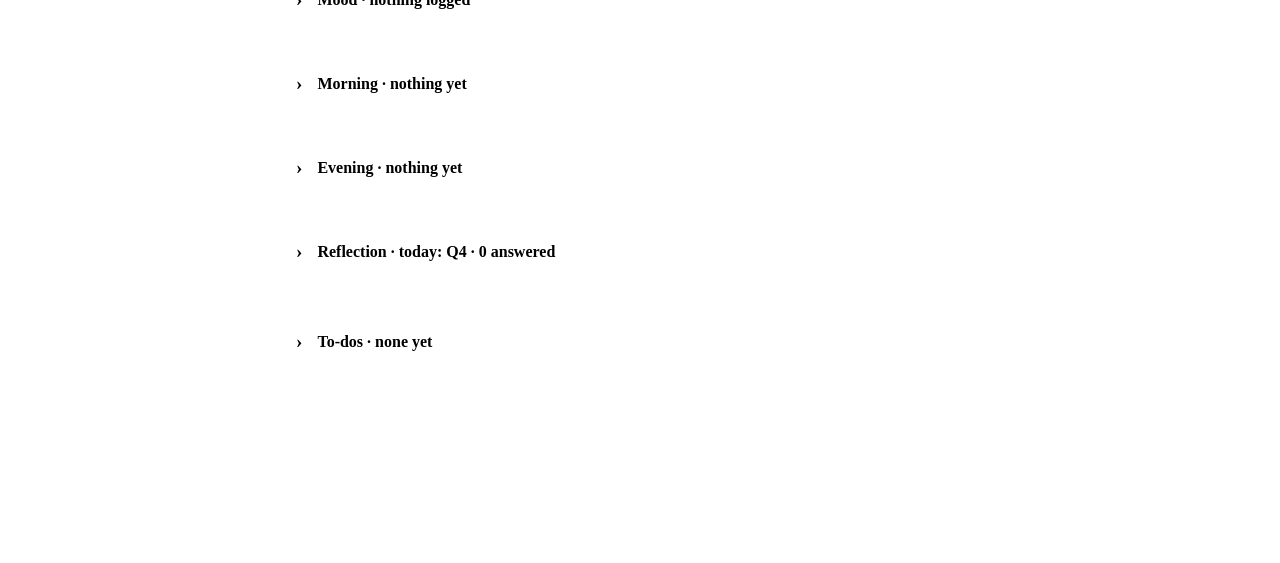
==== commit 46cb0ca7: "Make every journal view usable with a keyboard and a screen reader. Collapse controls are buttons wi" ====
--- a/index.html
+++ b/index.html
@@ -11,11 +11,12 @@
   <link rel="stylesheet" href="https://fonts.googleapis.com/css2?family=Encode+Sans:wght@400;500;600;700&display=swap" />
   <link rel="stylesheet" href="dong-ui/theme.css?v=4" />
   <link rel="stylesheet" href="/ui/shell.css?v=1" />
-  <link rel="stylesheet" href="styles.css?v=12" />
+  <link rel="stylesheet" href="styles.css?v=13" />
   <script src="dong-ui/theme.js"></script>
   <link rel="manifest" href="manifest.webmanifest" />
 </head>
 <body class="dx">
+  <a class="skip" href="#form">Skip to journal</a>
   <header class="dx-header">
     <a class="dx-home" href="/" aria-label="Home">
       <svg viewBox="0 0 24 24" fill="none" stroke="currentColor" stroke-width="2" stroke-linecap="round" stroke-linejoin="round" aria-hidden="true"><path d="M3 10.5 12 3l9 7.5"/><path d="M5 9.5V21h14V9.5"/></svg>
@@ -23,11 +24,11 @@
     <h1 class="dx-title">📓 Journal & Reviews</h1>
     <div class="dx-actions">
       <span id="sync-label" aria-live="polite"></span>
-      <button type="button" data-dong-theme-toggle aria-label="Toggle color theme"></button>
+      <button type="button" data-dong-theme-toggle role="switch" aria-checked="false" aria-label="Toggle color theme"></button>
     </div>
   </header>
   <nav id="tabs" class="dx-tabs" aria-label="Review period"></nav>
-  <section id="hero" class="hero dx-card">
+  <section id="hero" class="hero dx-card" aria-labelledby="period-label">
     <div class="hero-top">
       <span id="hero-icon" class="hero-icon" aria-hidden="true"></span>
       <div class="hero-text">
@@ -37,14 +38,14 @@
     </div>
     <div class="hero-foot">
       <div id="completion"></div>
-      <div class="period-nav">
-        <button type="button" id="prev" class="dx-btn dx-btn--ghost" aria-label="Previous">‹</button>
+      <nav class="period-nav" aria-label="Choose a date">
+        <button type="button" id="prev" class="dx-btn dx-btn--ghost"><span aria-hidden="true">‹</span><span class="visually-hidden">Previous</span></button>
         <button type="button" id="today" class="dx-btn dx-btn--ghost">Today</button>
-        <button type="button" id="next" class="dx-btn dx-btn--ghost" aria-label="Next">›</button>
-      </div>
+        <button type="button" id="next" class="dx-btn dx-btn--ghost"><span aria-hidden="true">›</span><span class="visually-hidden">Next</span></button>
+      </nav>
     </div>
   </section>
-  <main id="form"></main>
+  <main id="form" tabindex="-1" aria-label="Journal"></main>
   <footer id="connect" hidden>
     <button type="button" id="btn-connect" class="dx-btn">🔑 Connect GitHub to sync</button>
   </footer>
@@ -52,7 +53,7 @@
   <script src="core.js?v=6"></script>
   <script src="schemas.js?v=5"></script>
   <script src="gamify.js?v=10"></script>
-  <script src="habits.js?v=8"></script>
-  <script src="app.js?v=12"></script>
+  <script src="habits.js?v=9"></script>
+  <script src="app.js?v=13"></script>
 </body>
 </html>
--- a/styles.css
+++ b/styles.css
@@ -1,10 +1,78 @@
 body.dx {
+  --dx-ui-line: #6e6860;
   font-family: var(--dx-font);
   color: var(--dx-text);
   background: transparent;
   max-width: none;
   margin: 0;
   padding: 0 0 calc(32px + env(safe-area-inset-bottom));
+}
+
+html.dark body.dx,
+html[data-theme="dark"] body.dx {
+  --dx-ui-line: #a3a3a3;
+}
+
+body.dx .dx-card,
+body.dx .dx-tabs,
+body.dx .info-tip,
+body.dx .dong-theme-toggle {
+  background: var(--dx-card-solid);
+}
+
+body.dx .dx-header {
+  background: var(--dx-bg);
+}
+
+body.dx .dong-theme-toggle {
+  border-color: var(--dx-ui-line);
+  color: var(--dx-text);
+}
+
+body.dx .dong-theme-toggle__icon {
+  opacity: 1;
+  color: var(--dx-muted);
+}
+
+body.dx .dong-theme-toggle__icon.is-active {
+  opacity: 1;
+  color: var(--dx-accent);
+}
+
+body.dx .dong-theme-toggle:focus-visible {
+  outline: 2px solid var(--dx-accent);
+  outline-offset: 2px;
+}
+
+.skip {
+  position: absolute;
+  left: 12px;
+  top: 8px;
+  z-index: 80;
+  transform: translateY(-150%);
+  background: var(--dx-card-solid);
+  color: var(--dx-text);
+  border: 2px solid var(--dx-accent);
+  border-radius: 10px;
+  padding: 8px 12px;
+  font-weight: 700;
+  text-decoration: none;
+}
+
+.skip:focus {
+  transform: none;
+}
+
+.visually-hidden {
+  position: absolute;
+  width: 1px;
+  height: 1px;
+  padding: 0;
+  margin: -1px;
+  overflow: hidden;
+  clip: rect(0, 0, 0, 0);
+  white-space: nowrap;
+  border: 0;
 }
 
 #hero,
@@ -269,20 +337,46 @@
 
 .todo:last-child { border-bottom: 0; }
 
+.todo-done {
+  display: flex;
+  flex-direction: column;
+  align-items: center;
+  gap: 2px;
+  flex-shrink: 0;
+  margin-top: 6px;
+  font-size: 0.75rem;
+  font-weight: 700;
+  color: var(--dx-text);
+  cursor: pointer;
+}
+
 .todo input[type="checkbox"] {
   width: 22px;
   height: 22px;
-  flex-shrink: 0;
-  margin-top: 9px;
+  margin: 0;
   accent-color: var(--dx-accent);
   cursor: pointer;
 }
 
-.todo textarea {
+.todo-field {
   flex: 1;
   min-width: 0;
-  border: 1px solid transparent;
-  background: transparent;
+}
+
+.todo-label {
+  display: block;
+  margin: 0 0 2px;
+  font-size: 0.75rem;
+  font-weight: 700;
+  color: var(--dx-text);
+}
+
+.todo textarea {
+  display: block;
+  width: 100%;
+  min-width: 0;
+  border: 1px solid var(--dx-ui-line);
+  background: var(--dx-card-solid);
   color: inherit;
   border-radius: 10px;
   padding: 8px 10px;
@@ -293,9 +387,14 @@
 }
 
 .todo textarea:focus {
-  outline: none;
-  border-color: color-mix(in srgb, var(--dx-accent) 60%, transparent);
+  border-color: var(--dx-accent);
   background: var(--dx-card-solid);
+}
+
+textarea::placeholder,
+input::placeholder {
+  color: var(--dx-muted);
+  opacity: 1;
 }
 
 .todo.done textarea {
@@ -328,7 +427,7 @@
   min-height: 44px;
   padding: 8px 12px;
   border-radius: 999px;
-  border: 1px solid var(--dx-border);
+  border: 1px solid var(--dx-ui-line);
   background: transparent;
   color: inherit;
   font: inherit;
@@ -354,8 +453,8 @@
 footer button {
   min-height: 44px;
   border-radius: var(--dx-radius-sm);
-  border: 1px solid var(--dx-border);
-  background: var(--dx-card);
+  border: 1px solid var(--dx-ui-line);
+  background: var(--dx-card-solid);
   color: var(--dx-text);
   font: 600 0.9rem/1 var(--dx-font);
   padding: 8px 14px;
@@ -418,8 +517,21 @@
 .review li { padding: 4px 0; }
 .review li.done { color: var(--dx-muted); text-decoration: line-through; }
 
+a:focus-visible,
 button:focus-visible,
-.tab:focus-visible {
+input:focus-visible,
+textarea:focus-visible,
+.tab:focus-visible,
+[tabindex]:focus-visible {
+  outline: 2px solid var(--dx-accent);
+  outline-offset: 2px;
+}
+
+#form:focus {
+  outline: none;
+}
+
+#form:focus-visible {
   outline: 2px solid var(--dx-accent);
   outline-offset: 2px;
 }
@@ -533,7 +645,7 @@
   flex: 0 0 auto;
   min-height: 44px;
   border-radius: 999px;
-  border: 1px solid var(--dx-border);
+  border: 1px solid var(--dx-ui-line);
   background: var(--dx-card-solid);
   color: inherit;
   font: inherit;
@@ -609,7 +721,7 @@
 button.hcell { cursor: pointer; color: inherit; }
 
 .hcell.none,
-.hcell.future { background: transparent; box-shadow: inset 0 0 0 1px var(--dx-border); }
+.hcell.future { background: transparent; box-shadow: inset 0 0 0 1px var(--dx-ui-line); }
 .hcell.unknown {
   background: repeating-linear-gradient(-45deg, transparent, transparent 2px, color-mix(in srgb, var(--dx-accent) 55%, transparent) 2px, color-mix(in srgb, var(--dx-accent) 55%, transparent) 3px);
   box-shadow: inset 0 0 0 1px color-mix(in srgb, var(--dx-accent) 35%, transparent);
@@ -719,7 +831,22 @@
   cursor: pointer;
 }
 
-.rate-row.on { background: var(--dx-accent-soft); }
+.rate-row.on {
+  background: var(--dx-accent-soft);
+  font-weight: 700;
+  box-shadow: inset 3px 0 0 var(--dx-accent);
+}
+
+body.dx .dx-btn--ghost {
+  border-color: var(--dx-ui-line);
+  background: var(--dx-card-solid);
+  color: var(--dx-text);
+}
+
+body.dx .dx-tabs [aria-current="page"] {
+  text-decoration: underline;
+  text-underline-offset: 3px;
+}
 .rate-swatch {
   grid-area: swatch;
   width: 10px;
@@ -793,7 +920,7 @@
   height: 44px;
   flex-shrink: 0;
   border-radius: 999px;
-  border: 1px solid var(--dx-border);
+  border: 1px solid var(--dx-ui-line);
   background: var(--dx-card-solid);
   color: inherit;
   font: inherit;
@@ -1069,31 +1196,44 @@
 
 .habit-open-label { color: var(--dx-accent); }
 
-.fold { padding-top: 12px; padding-bottom: 12px; }
+.fold { padding-top: 8px; padding-bottom: 8px; }
+.fold-bar { min-width: 0; }
+.fold-heading {
+  margin: 0;
+  min-width: 0;
+  font-size: 1rem;
+  font-weight: 700;
+  line-height: 1.35;
+}
 .fold-summary {
   display: flex;
   align-items: center;
   gap: 8px;
+  width: 100%;
+  min-height: 44px;
   margin: 0;
-  min-height: 32px;
+  padding: 0;
+  border: 0;
+  background: transparent;
+  color: inherit;
+  font: inherit;
+  font-weight: 700;
+  line-height: 1.35;
+  text-align: left;
   cursor: pointer;
-  list-style: none;
-  font-weight: 700;
-  line-height: 1.35;
-}
-.fold-summary::-webkit-details-marker { display: none; }
+}
 .fold-summary::before {
   content: "\203A";
   flex: 0 0 auto;
   width: 0.7em;
-  color: var(--dx-muted);
+  color: var(--dx-text);
   font-size: 1.2rem;
   line-height: 1;
 }
-.fold[open] > .fold-summary::before { transform: rotate(90deg); }
+.fold.is-open > .fold-bar .fold-summary::before { transform: rotate(90deg); }
 .fold-line { min-width: 0; flex: 1; }
-.fold[open] > .fold-summary { margin-bottom: 12px; }
-.fold:not([open]) > .fold-summary .fold-line {
+.fold.is-open > .fold-bar { margin-bottom: 12px; }
+.fold:not(.is-open) .fold-line {
   white-space: nowrap;
   overflow: hidden;
   text-overflow: ellipsis;
@@ -1126,7 +1266,7 @@
   width: 100%;
   min-height: 88px;
   box-sizing: border-box;
-  border: 1px solid var(--dx-border);
+  border: 1px solid var(--dx-ui-line);
   border-radius: 12px;
   padding: 10px 12px;
   font: inherit;
@@ -1137,7 +1277,6 @@
   resize: vertical;
 }
 .reflect-box:focus {
-  outline: none;
   border-color: var(--dx-accent);
 }
 .reflect-actions {
@@ -1171,16 +1310,12 @@
 }
 .reflect-answers .val { white-space: pre-wrap; }
 .reflect-all { margin-top: 4px; }
-.reflect-all > summary {
-  cursor: pointer;
-  font-weight: 700;
-  margin: 4px 0 8px;
-}
+.reflect-all .fold-heading { font-size: 0.95rem; }
 .reflect-item {
   padding: 10px 0;
   border-top: 1px solid var(--dx-border);
 }
-.reflect-item h4 {
+.reflect-item h5 {
   margin: 0 0 6px;
   font-size: 0.95rem;
   line-height: 1.4;
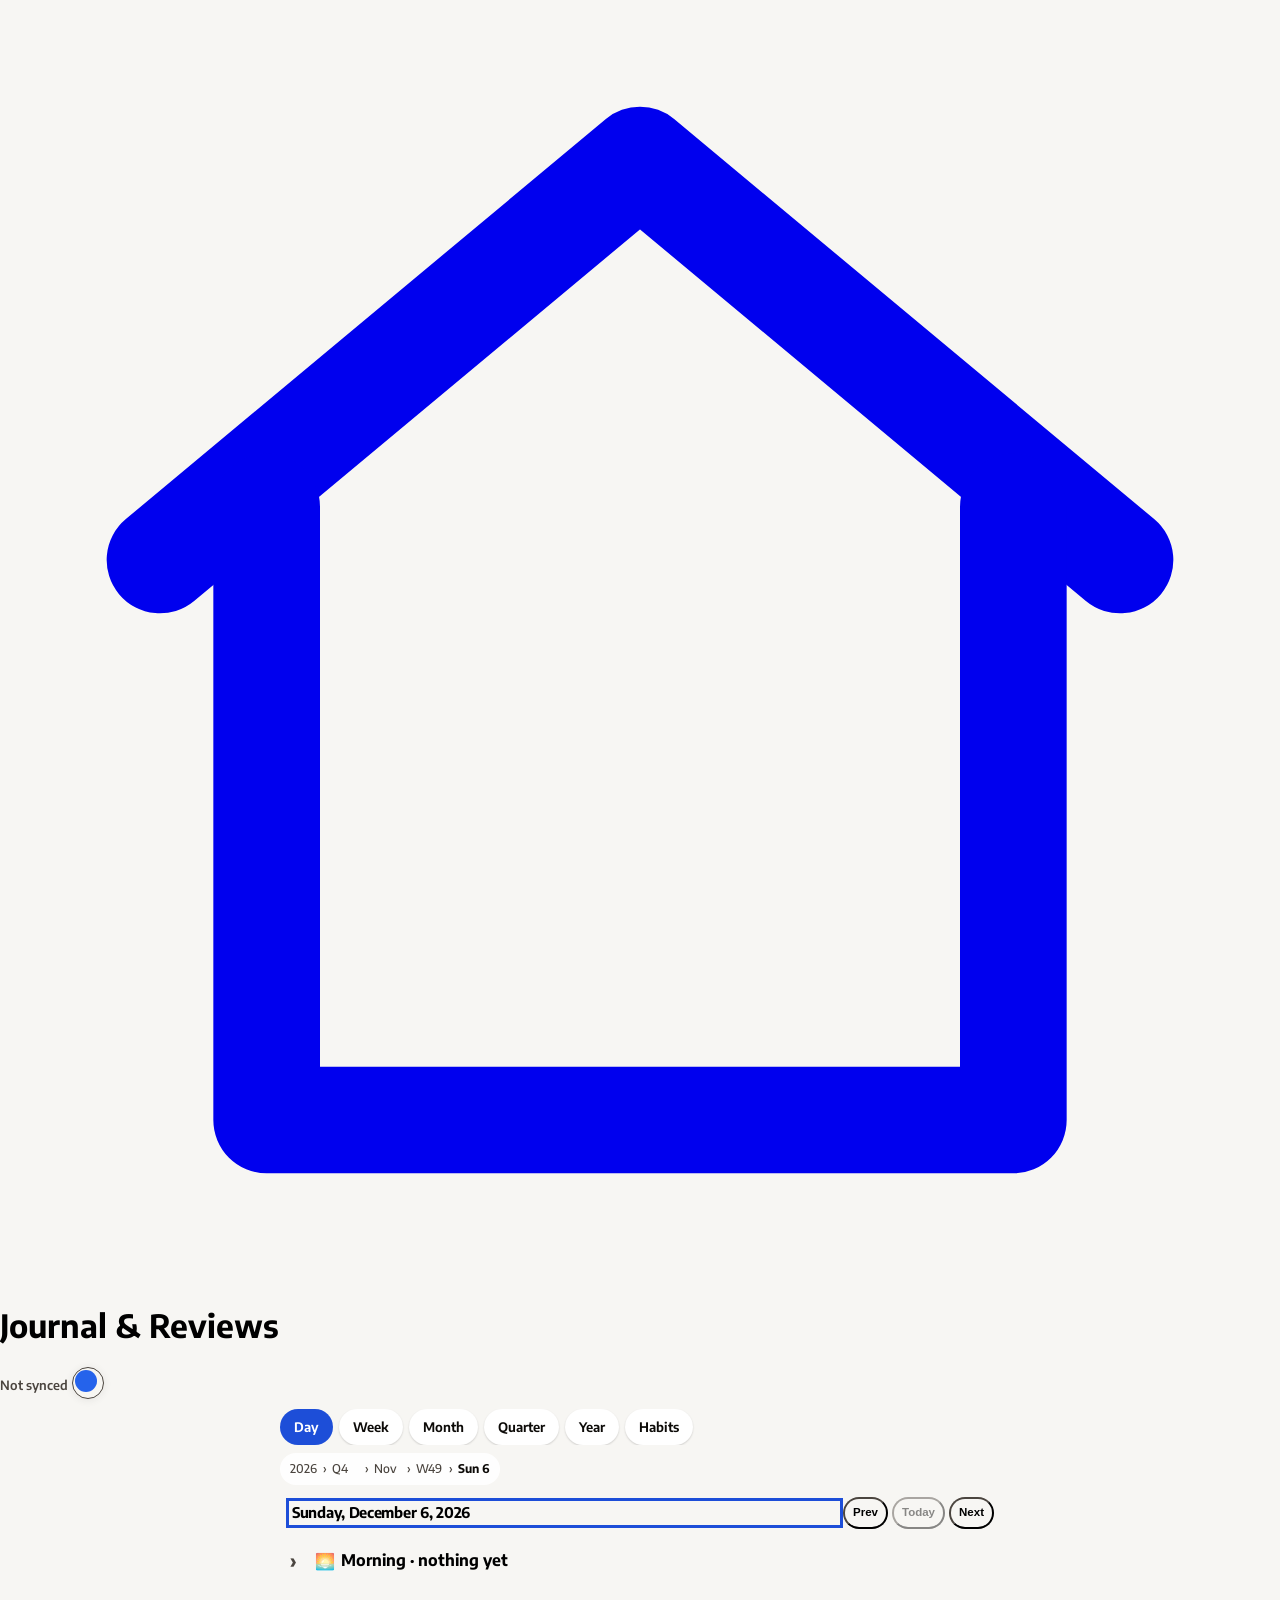
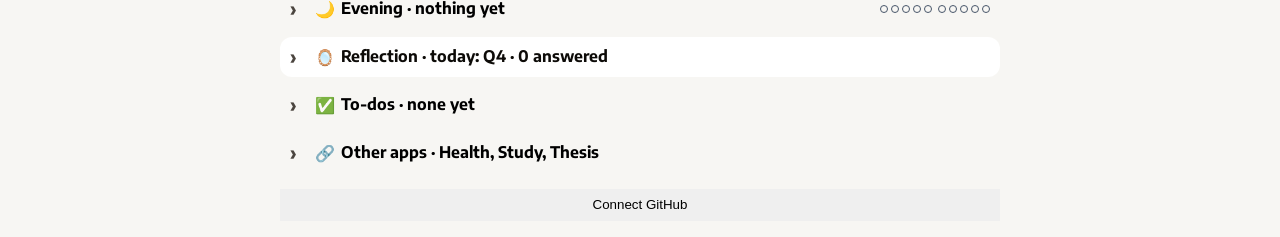
==== commit cb9d9034: "Cut over: the rebuilt journal moves from next/ to the root Same approach as the reverted #20, redone" ====
--- a/index.html
+++ b/index.html
@@ -9,51 +9,54 @@
   <title>Journal & Reviews</title>
   <link rel="icon" href="data:image/svg+xml,<svg xmlns='http://www.w3.org/2000/svg' viewBox='0 0 100 100'><text y='.9em' font-size='90'>📓</text></svg>" />
   <link rel="stylesheet" href="https://fonts.googleapis.com/css2?family=Encode+Sans:wght@400;500;600;700&display=swap" />
-  <link rel="stylesheet" href="dong-ui/theme.css?v=4" />
-  <link rel="stylesheet" href="/ui/shell.css?v=1" />
-  <link rel="stylesheet" href="styles.css?v=13" />
+  <link rel="stylesheet" href="dong-ui/theme.css" />
+  <link rel="stylesheet" href="/ui/shell.css" />
+  <link rel="stylesheet" href="css/base.css" />
+  <link rel="stylesheet" href="css/day.css" />
+  <link rel="stylesheet" href="css/reflect.css" />
+  <link rel="stylesheet" href="css/period.css" />
+  <link rel="stylesheet" href="css/habits.css" />
+  <link rel="manifest" href="manifest.webmanifest" />
   <script src="dong-ui/theme.js"></script>
-  <link rel="manifest" href="manifest.webmanifest" />
 </head>
 <body class="dx">
-  <a class="skip" href="#form">Skip to journal</a>
+  <a class="skip-link" href="#main">Skip to content</a>
   <header class="dx-header">
     <a class="dx-home" href="/" aria-label="Home">
       <svg viewBox="0 0 24 24" fill="none" stroke="currentColor" stroke-width="2" stroke-linecap="round" stroke-linejoin="round" aria-hidden="true"><path d="M3 10.5 12 3l9 7.5"/><path d="M5 9.5V21h14V9.5"/></svg>
     </a>
-    <h1 class="dx-title">📓 Journal & Reviews</h1>
+    <h1 class="dx-title">Journal &amp; Reviews</h1>
     <div class="dx-actions">
       <span id="sync-label" aria-live="polite"></span>
-      <button type="button" data-dong-theme-toggle role="switch" aria-checked="false" aria-label="Toggle color theme"></button>
+      <button type="button" data-dong-theme-toggle aria-label="Toggle color theme"></button>
     </div>
   </header>
   <nav id="tabs" class="dx-tabs" aria-label="Review period"></nav>
-  <section id="hero" class="hero dx-card" aria-labelledby="period-label">
-    <div class="hero-top">
-      <span id="hero-icon" class="hero-icon" aria-hidden="true"></span>
-      <div class="hero-text">
-        <h2 id="period-label"></h2>
-        <p id="parent-line"></p>
+  <nav id="crumbs" class="crumbs" aria-label="Breadcrumb"></nav>
+  <main id="main" tabindex="-1">
+    <div class="period dx-card">
+      <h2 id="period-heading" tabindex="-1"></h2>
+      <div class="period-nav">
+        <button type="button" id="prev" class="dx-btn dx-btn--ghost">Prev</button>
+        <button type="button" id="today" class="dx-btn dx-btn--ghost">Today</button>
+        <button type="button" id="next" class="dx-btn dx-btn--ghost">Next</button>
       </div>
     </div>
-    <div class="hero-foot">
-      <div id="completion"></div>
-      <nav class="period-nav" aria-label="Choose a date">
-        <button type="button" id="prev" class="dx-btn dx-btn--ghost"><span aria-hidden="true">‹</span><span class="visually-hidden">Previous</span></button>
-        <button type="button" id="today" class="dx-btn dx-btn--ghost">Today</button>
-        <button type="button" id="next" class="dx-btn dx-btn--ghost"><span aria-hidden="true">›</span><span class="visually-hidden">Next</span></button>
-      </nav>
-    </div>
-  </section>
-  <main id="form" tabindex="-1" aria-label="Journal"></main>
-  <footer id="connect" hidden>
-    <button type="button" id="btn-connect" class="dx-btn">🔑 Connect GitHub to sync</button>
+    <div id="view"></div>
+  </main>
+  <footer id="connect">
+    <button type="button" id="btn-connect" class="dx-btn">Connect GitHub</button>
   </footer>
-  <script src="dong-ui/gh-sync.js?v=4"></script>
-  <script src="core.js?v=6"></script>
-  <script src="schemas.js?v=5"></script>
-  <script src="gamify.js?v=10"></script>
-  <script src="habits.js?v=9"></script>
-  <script src="app.js?v=13"></script>
+  <div id="announce" class="sr-only" aria-live="polite"></div>
+  <script src="js/data.js"></script>
+  <script src="js/ops.js"></script>
+  <script src="js/cites.js"></script>
+  <script src="js/ui.js"></script>
+  <script src="js/trends.js"></script>
+  <script src="js/views/reflect.js"></script>
+  <script src="js/views/day.js"></script>
+  <script src="js/views/period.js"></script>
+  <script src="js/views/habits.js"></script>
+  <script src="js/app.js"></script>
 </body>
 </html>
--- a/css/base.css
+++ b/css/base.css
@@ -0,0 +1,746 @@
+/* Frame layout, contrast, focus, and folds for the rebuilt journal. */
+
+[hidden] {
+  display: none !important;
+}
+
+:root {
+  --jn-focus: #1d4ed8;
+  --jn-line: #4b453f;
+  --jn-text: var(--dx-text);
+  --jn-muted: #4b453f;
+  --jn-pad: 10px;
+  --jn-gap: 8px;
+  --jn-row: 40px;
+  --jn-tap: 32px;
+  --jn-radius: 12px;
+  --jn-dot-on: #1d4ed8;
+  --jn-dot-off: #475569;
+  --jn-ok: #1d4ed8;
+  --jn-miss: #334155;
+  --jn-unknown: #334155;
+  --jn-error: #b91c1c;
+  --jn-s0: #1d4ed8;
+  --jn-s1: #0f766e;
+  --jn-s2: #6d28d9;
+  --jn-s3: #a16207;
+  --jn-s4: #334155;
+  --jn-s5: #0369a1;
+  --jn-s6: #4d7c0f;
+}
+
+html.dark {
+  --jn-focus: #93c5fd;
+  --jn-line: #d4d4d4;
+  --jn-muted: #d4d4d4;
+  --jn-dot-on: #93c5fd;
+  --jn-dot-off: #cbd5e1;
+  --jn-ok: #93c5fd;
+  --jn-miss: #cbd5e1;
+  --jn-unknown: #cbd5e1;
+  --jn-error: #fca5a5;
+  --jn-s0: #93c5fd;
+  --jn-s1: #5eead4;
+  --jn-s2: #d8b4fe;
+  --jn-s3: #fcd34d;
+  --jn-s4: #cbd5e1;
+  --jn-s5: #7dd3fc;
+  --jn-s6: #bef264;
+}
+
+body.dx,
+body.dx *,
+body.dx *::before,
+body.dx *::after {
+  box-sizing: border-box;
+}
+
+body.dx {
+  max-width: 100%;
+}
+
+body.dx * {
+  transition: none !important;
+}
+
+body.dx,
+.dx-card,
+.crumbs,
+.dx-header,
+.dx-tabs,
+.todo textarea,
+.info-tip {
+  color: var(--dx-text);
+}
+
+.dx-header,
+.dx-tabs,
+.dx-card,
+.crumbs,
+.todo textarea,
+.info-tip,
+.skip-link:focus {
+  background-color: var(--dx-card-solid);
+}
+
+.dx-header {
+  background-color: var(--dx-bg);
+  max-width: 100%;
+}
+
+.dx-actions {
+  min-width: 0;
+}
+
+#sync-label {
+  min-width: 0;
+  max-width: 6.5rem;
+  overflow: hidden;
+  text-overflow: ellipsis;
+  white-space: nowrap;
+  text-align: right;
+  font-size: 0.8rem;
+  font-weight: 600;
+  color: var(--jn-muted);
+}
+
+#sync-label.is-error {
+  color: var(--jn-error);
+}
+
+.dx-header .dong-theme-toggle {
+  position: static;
+  width: var(--jn-tap);
+  height: var(--jn-tap);
+  min-width: var(--jn-tap);
+  min-height: var(--jn-tap);
+  flex: 0 0 var(--jn-tap);
+  border-color: var(--jn-line);
+  color: var(--dx-text);
+  background: var(--dx-card-solid);
+}
+
+#main,
+.crumbs,
+#connect {
+  width: min(720px, calc(100% - 24px));
+  margin-left: auto;
+  margin-right: auto;
+}
+
+#main {
+  padding-bottom: calc(var(--jn-gap) + env(safe-area-inset-bottom));
+}
+
+#main:focus {
+  outline: none;
+}
+
+body.dx nav.dx-tabs {
+  display: flex;
+  flex-wrap: nowrap;
+  align-items: center;
+  gap: 6px;
+  width: min(720px, calc(100% - 24px));
+  max-width: 100%;
+  height: 36px;
+  max-height: 36px;
+  margin: 10px auto 0;
+  padding: 0;
+  overflow-x: auto;
+  overflow-y: hidden;
+  background: transparent;
+  border: 0;
+  border-radius: 0;
+  box-shadow: none;
+  scrollbar-width: none;
+  -webkit-overflow-scrolling: touch;
+}
+
+body.dx nav.dx-tabs::-webkit-scrollbar,
+body.dx nav.crumbs ol::-webkit-scrollbar {
+  display: none;
+}
+
+body.dx nav.dx-tabs > a {
+  flex: 0 0 auto;
+  display: inline-flex;
+  align-items: center;
+  justify-content: center;
+  min-width: var(--jn-tap);
+  height: 36px;
+  min-height: 36px;
+  max-height: 36px;
+  padding: 0 14px;
+  border: 0;
+  border-radius: 999px;
+  background: #ffffff;
+  color: #0d0b08;
+  box-shadow: 0 1px 2px hsl(0 0% 0% / 0.16);
+  font-size: 0.82rem;
+  font-weight: 650;
+  letter-spacing: 0;
+  line-height: 1;
+  text-decoration: none;
+  white-space: nowrap;
+}
+
+body.dx nav.dx-tabs > a[aria-current="page"] {
+  background: #1d4ed8;
+  color: #ffffff;
+  box-shadow: none;
+}
+
+html.dark body.dx nav.dx-tabs {
+  background: transparent;
+  border: 0;
+}
+
+html.dark body.dx nav.dx-tabs > a {
+  background: #1f1f1f;
+  color: #efeeec;
+  box-shadow: none;
+  border: 1px solid #3f3f3f;
+}
+
+html.dark body.dx nav.dx-tabs > a[aria-current="page"] {
+  background: #60a5fa;
+  color: #0d0d0d;
+  border-color: #60a5fa;
+}
+
+body.dx nav.crumbs {
+  width: min(720px, calc(100% - 24px));
+  max-width: 100%;
+  margin: 8px auto;
+  padding: 0;
+  border: 0;
+  border-radius: 0;
+  background: transparent;
+  box-shadow: none;
+}
+
+body.dx nav.crumbs ol {
+  display: flex;
+  flex-wrap: nowrap;
+  align-items: center;
+  width: max-content;
+  max-width: 100%;
+  height: 32px;
+  margin: 0;
+  padding: 0 8px;
+  list-style: none;
+  overflow-x: auto;
+  overflow-y: hidden;
+  border-radius: 999px;
+  background: hsl(0 0% 100% / 0.94);
+  scrollbar-width: none;
+  -webkit-overflow-scrolling: touch;
+}
+
+body.dx nav.crumbs li {
+  display: flex;
+  flex: 0 0 auto;
+  align-items: center;
+  min-width: 0;
+  max-width: none;
+}
+
+body.dx nav.crumbs li + li::before {
+  content: "\203A";
+  padding: 0 3px;
+  color: var(--jn-muted);
+  font-size: 0.75rem;
+  font-weight: 500;
+}
+
+body.dx nav.crumbs a {
+  display: inline-flex;
+  align-items: center;
+  max-width: none;
+  min-width: var(--jn-tap);
+  min-height: var(--jn-tap);
+  height: var(--jn-tap);
+  padding: 0 2px;
+  background: transparent;
+  color: var(--jn-muted);
+  font-weight: 500;
+  font-size: 0.75rem;
+  line-height: 1;
+  white-space: nowrap;
+  text-decoration: none;
+}
+
+body.dx nav.crumbs a[aria-current="page"] {
+  color: #0d0b08;
+  font-weight: 700;
+}
+
+html.dark body.dx nav.crumbs {
+  background: transparent;
+  color: #d4d4d4;
+}
+
+html.dark body.dx nav.crumbs ol {
+  background: #1f1f1f;
+}
+
+html.dark body.dx nav.crumbs a,
+html.dark body.dx nav.crumbs a[aria-current="page"] {
+  background: transparent;
+  color: #d4d4d4;
+}
+
+html.dark body.dx nav.crumbs a[aria-current="page"] {
+  color: #efeeec;
+}
+
+.period {
+  display: flex;
+  flex-wrap: nowrap;
+  align-items: center;
+  gap: 6px;
+  margin: 0 0 var(--jn-gap);
+  padding: 4px 6px 4px 12px;
+  border-radius: var(--jn-radius);
+}
+
+#period-heading {
+  flex: 1 1 auto;
+  min-width: 0;
+  margin: 0;
+  font-size: 0.92rem;
+  font-weight: 700;
+  letter-spacing: -0.02em;
+  line-height: 1.2;
+  white-space: nowrap;
+  overflow: hidden;
+  text-overflow: ellipsis;
+}
+
+#period-heading:focus {
+  outline: 3px solid var(--jn-focus);
+  outline-offset: 3px;
+}
+
+.period-nav {
+  display: flex;
+  flex: 0 0 auto;
+  flex-wrap: nowrap;
+  align-items: center;
+  gap: 4px;
+  margin: 0;
+}
+
+.period-nav .dx-btn:disabled {
+  opacity: 0.45;
+  cursor: default;
+}
+
+.period-nav .dx-btn {
+  flex: 0 0 auto;
+  height: var(--jn-tap);
+  min-height: var(--jn-tap);
+  min-width: var(--jn-tap);
+  padding: 0 8px;
+  border-radius: 999px;
+  font-size: 0.72rem;
+  font-weight: 600;
+  line-height: 1;
+  white-space: nowrap;
+}
+
+body.dx nav.dx-tabs > a:focus-visible,
+body.dx nav.crumbs a:focus-visible,
+body.dx .period-nav .dx-btn:focus-visible {
+  outline-offset: -3px;
+}
+
+.dx-btn {
+  min-height: var(--jn-tap);
+  min-width: var(--jn-tap);
+  border-color: transparent;
+}
+
+.dx-btn--ghost {
+  color: var(--dx-text);
+  background: var(--dx-card-solid);
+  border-color: var(--jn-line);
+}
+
+#connect {
+  margin-top: 8px;
+  margin-bottom: 16px;
+}
+
+#connect[hidden] {
+  display: none;
+}
+
+#btn-connect {
+  width: 100%;
+}
+
+.skip-link {
+  position: absolute;
+  left: 8px;
+  top: 8px;
+  z-index: 80;
+  display: inline-flex;
+  align-items: center;
+  min-width: var(--jn-tap);
+  min-height: var(--jn-tap);
+  padding: 4px 10px;
+  border-radius: 10px;
+  background: var(--dx-card-solid);
+  color: var(--dx-text);
+  font-weight: 700;
+  text-decoration: underline;
+  transform: translateY(-160%);
+  pointer-events: none;
+}
+
+.skip-link:focus {
+  transform: none;
+  pointer-events: auto;
+}
+
+.sr-only {
+  position: absolute;
+  width: 1px;
+  height: 1px;
+  padding: 0;
+  margin: -1px;
+  overflow: hidden;
+  clip-path: inset(50%);
+  white-space: nowrap;
+  border: 0;
+}
+
+body.dx :focus-visible {
+  outline: 3px solid var(--jn-focus);
+  outline-offset: 2px;
+}
+
+.dx-header .dong-theme-toggle:focus-visible {
+  outline: 3px solid var(--jn-focus);
+  outline-offset: 2px;
+  box-shadow: none;
+}
+
+.fold {
+  margin: 0 0 var(--jn-gap);
+  padding: 0 var(--jn-pad);
+  max-width: 100%;
+  border-radius: var(--jn-radius);
+}
+
+.fold.is-open {
+  padding-bottom: var(--jn-pad);
+}
+
+.fold-heading {
+  margin: 0;
+  font-size: 1rem;
+}
+
+body.dx .fold > .fold-bar > .fold-heading > .fold-summary {
+  display: flex;
+  align-items: center;
+  gap: 6px;
+  width: 100%;
+  min-height: var(--jn-row);
+  height: var(--jn-row);
+  max-height: var(--jn-row);
+  margin: 0;
+  padding: 0;
+  border: 0;
+  background: none;
+  color: inherit;
+  font: inherit;
+  font-size: 0.95rem;
+  text-align: left;
+  cursor: pointer;
+  font-weight: 700;
+  line-height: 1.35;
+  white-space: nowrap;
+}
+
+.fold-summary::before {
+  content: "\203A";
+  flex: 0 0 auto;
+  width: 1em;
+  color: var(--jn-muted);
+  font-size: 1.2rem;
+  line-height: 1;
+}
+
+.fold.is-open > .fold-bar .fold-summary::before {
+  transform: rotate(90deg);
+}
+
+@media (prefers-reduced-motion: no-preference) {
+  .fold-summary::before {
+    transition: transform 0.15s ease;
+  }
+}
+
+.fold-emoji {
+  flex: 0 0 auto;
+  font-size: 1rem;
+  line-height: 1;
+}
+
+.fold-line {
+  min-width: 0;
+  margin: 0;
+  font-size: 1rem;
+  line-height: 1.35;
+}
+
+.fold > .fold-bar .fold-line {
+  flex: 1 1 auto;
+  overflow: hidden;
+  white-space: nowrap;
+  text-overflow: ellipsis;
+}
+
+.fold-body {
+  min-width: 0;
+  padding-top: 4px;
+}
+
+.field-line,
+.empty-line,
+.habit-note {
+  margin: 0 0 8px;
+  overflow-wrap: anywhere;
+  line-height: 1.4;
+}
+
+.field-name {
+  font-weight: 700;
+}
+
+.todo-list,
+.undo-list {
+  list-style: none;
+  margin: 0;
+  padding: 0;
+}
+
+.todo,
+.undo-row {
+  display: flex;
+  flex-wrap: wrap;
+  align-items: flex-start;
+  gap: 8px;
+  max-width: 100%;
+  margin: 0 0 8px;
+}
+
+.todo {
+  align-items: center;
+  min-height: var(--jn-tap);
+}
+
+body.dx .todo input[type="checkbox"],
+.todo-check {
+  width: 24px;
+  height: 24px;
+  min-width: 24px;
+  min-height: 24px;
+  flex: 0 0 24px;
+  margin: 0;
+  accent-color: var(--dx-accent);
+  border: 2px solid var(--jn-line);
+  border-radius: 6px;
+}
+
+body.dx .todo textarea,
+.todo textarea {
+  flex: 1 1 8rem;
+  min-width: 0;
+  min-height: var(--jn-tap);
+  box-sizing: border-box;
+  padding: 4px 8px;
+  border: 2px solid var(--jn-line);
+  border-radius: 10px;
+  font: inherit;
+  font-size: 16px;
+  line-height: 1.4;
+  resize: vertical;
+  background: var(--dx-card-solid);
+  color: var(--dx-text);
+}
+
+.todo textarea::placeholder {
+  color: var(--jn-muted);
+  opacity: 1;
+}
+
+body.dx .todo .del,
+body.dx .info-btn,
+body.dx .undo-row button,
+body.dx .add-todo,
+.todo .del,
+.info-btn,
+.undo-row button,
+.add-todo {
+  min-width: var(--jn-tap);
+  min-height: var(--jn-tap);
+}
+
+.add-todo {
+  width: 100%;
+  margin-top: 4px;
+}
+
+.year-status {
+  display: flex;
+  flex-wrap: wrap;
+  gap: 6px;
+  width: 100%;
+  margin: 0 0 8px;
+}
+
+.year-status [role="radio"] {
+  min-width: var(--jn-tap);
+  min-height: var(--jn-tap);
+  padding: 4px 10px;
+  border: 2px solid var(--jn-line);
+  border-radius: 999px;
+  background: var(--dx-card-solid);
+  color: var(--dx-text);
+  font: inherit;
+  font-weight: 700;
+}
+
+.year-status [role="radio"][aria-checked="true"] {
+  border-color: var(--dx-accent);
+  box-shadow: inset 0 0 0 2px var(--dx-accent);
+}
+
+.info-wrap {
+  position: relative;
+  display: block;
+  max-width: 100%;
+  margin: 0 0 8px;
+}
+
+.info-tip {
+  display: block;
+  margin-top: 6px;
+  padding: 8px 10px;
+  border: 2px solid var(--jn-line);
+  border-radius: 10px;
+  line-height: 1.4;
+  overflow-wrap: anywhere;
+}
+
+.info-by {
+  display: block;
+  margin-top: 4px;
+  color: var(--jn-muted);
+}
+
+.undo-row {
+  align-items: center;
+}
+
+html.dark .dx-card,
+html.dark .todo textarea,
+html.dark .info-tip,
+html.dark .dx-btn--ghost,
+html.dark .info-btn,
+html.dark .year-status [role="radio"] {
+  background-color: #1f1f1f;
+  color: #efeeec;
+}
+
+html.dark .dx-btn {
+  background-color: #60a5fa;
+  color: #0d0d0d;
+}
+
+html.dark .dx-btn--ghost {
+  background-color: #1f1f1f;
+  color: #efeeec;
+  border-color: #d4d4d4;
+}
+
+.jn-chip {
+  display: inline-flex;
+  align-items: center;
+  gap: 4px;
+  max-width: 100%;
+  height: 28px;
+  max-height: 28px;
+  padding: 0 8px;
+  border: 1px solid var(--jn-line);
+  border-radius: 999px;
+  background: var(--dx-card-solid);
+  color: var(--dx-text);
+  font-size: 0.8rem;
+  font-weight: 600;
+  line-height: 1;
+  white-space: nowrap;
+}
+
+.jn-chip-emoji {
+  flex: 0 0 auto;
+  font-size: 0.95rem;
+  line-height: 1;
+}
+
+.jn-dots {
+  display: inline-flex;
+  align-items: center;
+  gap: 3px;
+  flex: 0 0 auto;
+}
+
+.jn-dot {
+  box-sizing: border-box;
+  width: 8px;
+  height: 8px;
+  border: 1.5px solid var(--jn-dot-off);
+  border-radius: 50%;
+  background: transparent;
+}
+
+.jn-dot.on {
+  border-color: var(--jn-dot-on);
+  background: var(--jn-dot-on);
+}
+
+.is-error {
+  color: var(--jn-error);
+}
+
+.is-done {
+  color: var(--jn-ok);
+  border-color: var(--jn-ok);
+}
+
+.is-miss {
+  color: var(--jn-miss);
+  background: transparent;
+  border: 2px solid var(--jn-miss);
+}
+
+.is-unknown {
+  color: var(--jn-unknown);
+  background: transparent;
+  border: 2px dashed var(--jn-unknown);
+}
+
+@media (prefers-reduced-motion: reduce) {
+  *,
+  *::before,
+  *::after {
+    animation: none !important;
+    transition: none !important;
+    scroll-behavior: auto !important;
+  }
+}
--- a/css/day.css
+++ b/css/day.css
@@ -0,0 +1,394 @@
+/* Day view. Compact cards: 40px fold rows, 8px gaps, 10px padding.
+   Text stays on the solid card colour so it stays readable over the shell art. */
+
+.day-view {
+  display: flex;
+  flex-direction: column;
+  gap: var(--jn-gap, 8px);
+  width: 100%;
+  max-width: 100%;
+  min-width: 0;
+  color: var(--dx-text);
+  overflow-wrap: anywhere;
+}
+
+.day-view,
+.day-view * {
+  box-sizing: border-box;
+  min-width: 0;
+}
+
+.day-quote,
+.day-fold {
+  max-width: 100%;
+  background: var(--dx-card-solid);
+  color: var(--dx-text);
+}
+
+.day-view .fold {
+  margin: 0;
+  padding: 0 var(--jn-pad, 10px);
+}
+
+.day-view .fold.is-open {
+  padding-bottom: 8px;
+}
+
+.day-view .fold-heading,
+.day-view .fold-bar {
+  margin: 0;
+}
+
+.day-view .fold-summary {
+  flex-wrap: nowrap;
+  gap: 6px;
+  min-height: var(--jn-row, 40px);
+  padding: 0;
+}
+
+.day-view .fold:not(.is-open) .fold-summary {
+  height: var(--jn-row, 40px);
+  max-height: var(--jn-row, 40px);
+}
+
+.day-view .fold-emoji {
+  flex: none;
+  font-size: 1rem;
+  line-height: 1;
+}
+
+.day-view .day-fold:not(.is-open) .fold-line {
+  flex: 1 1 auto;
+}
+
+.day-quote {
+  margin: 0;
+}
+
+.day-quote blockquote {
+  margin: 0;
+  max-width: 100%;
+  font-size: 1rem;
+  line-height: 1.35;
+  overflow-wrap: anywhere;
+  word-break: break-word;
+}
+
+.day-fold-body {
+  max-width: 100%;
+  padding-top: 2px;
+}
+
+.day-field {
+  margin: 0 0 6px;
+  max-width: 100%;
+}
+
+.day-field:last-child {
+  margin-bottom: 0;
+}
+
+.day-label-row {
+  display: flex;
+  flex-wrap: wrap;
+  align-items: center;
+  justify-content: space-between;
+  gap: 6px;
+  min-height: var(--jn-tap, 32px);
+  max-width: 100%;
+}
+
+.day-label {
+  margin: 0;
+  color: var(--jn-muted, #4b453f);
+  font-size: 0.85rem;
+  font-weight: 600;
+  line-height: 1.35;
+}
+
+.day-copy,
+.day-note,
+.day-missing,
+.day-list,
+.day-carry-text {
+  max-width: 100%;
+  overflow-wrap: anywhere;
+  word-break: break-word;
+}
+
+.day-copy {
+  margin: 1px 0 0;
+  line-height: 1.35;
+  white-space: pre-wrap;
+}
+
+.day-list {
+  margin: 1px 0 0;
+  padding-left: 1.2rem;
+}
+
+.day-list li {
+  margin: 0;
+  line-height: 1.35;
+}
+
+.day-priorities li {
+  line-height: 1.35;
+}
+
+.day-note,
+.day-missing {
+  margin: 4px 0 0;
+  color: var(--jn-muted, #4b453f);
+  line-height: 1.35;
+}
+
+.day-label-row .day-label {
+  flex: 1 1 0;
+  min-width: 0;
+}
+
+.day-info {
+  display: contents;
+}
+
+.day-info .info-tip {
+  flex: 1 0 100%;
+  margin-top: 0;
+}
+
+.day-view .info-btn {
+  width: 28px;
+  height: 28px;
+  min-width: 28px;
+  min-height: 28px;
+  padding: 0;
+  border: 1px solid var(--jn-line, var(--dx-border));
+  border-radius: 8px;
+  background: var(--dx-card-solid);
+  color: var(--dx-text);
+  font: 600 0.85rem/1 var(--dx-font, inherit);
+}
+
+.day-chips {
+  display: flex;
+  flex-wrap: wrap;
+  align-items: center;
+  gap: 6px;
+  margin: 0 0 6px;
+  max-width: 100%;
+}
+
+.day-view .jn-chip {
+  display: inline-flex;
+  align-items: center;
+  gap: 4px;
+  height: 28px;
+  max-height: 28px;
+  max-width: 100%;
+  padding: 0 8px;
+  border: 1px solid var(--jn-line, #4b453f);
+  border-radius: 999px;
+  background: var(--dx-card-solid, #fff);
+  color: var(--dx-text, #0d0b08);
+  font-size: 0.8rem;
+  font-weight: 600;
+  line-height: 1;
+  white-space: nowrap;
+}
+
+.day-view .jn-dots {
+  display: inline-flex;
+  align-items: center;
+  gap: 3px;
+  flex: none;
+}
+
+.day-view .jn-dot {
+  display: block;
+  width: 8px;
+  height: 8px;
+  min-width: 8px;
+  flex: none;
+  border: 1.5px solid var(--jn-dot-off, var(--jn-muted, #4b453f));
+  border-radius: 50%;
+  background: transparent;
+}
+
+.day-view .jn-dot.on {
+  border-color: var(--jn-dot-on, #1d4ed8);
+  background: var(--jn-dot-on, #1d4ed8);
+}
+
+.day-eve-dots {
+  display: inline-flex;
+  align-items: center;
+  gap: 6px;
+  flex: none;
+  margin-left: auto;
+}
+
+.day-fold.is-open .day-eve-dots {
+  display: none;
+}
+
+.day-view label {
+  display: flex;
+  align-items: center;
+  gap: 8px;
+  max-width: 100%;
+  min-height: var(--jn-tap, 32px);
+}
+
+.day-view label span {
+  flex: 1;
+  overflow-wrap: anywhere;
+  word-break: break-word;
+}
+
+.day-study,
+.day-add,
+.day-app,
+.day-view .add-todo,
+.day-view .del,
+.day-view a.dx-btn {
+  min-height: var(--jn-tap, 32px);
+  min-width: var(--jn-tap, 32px);
+  max-width: 100%;
+  white-space: normal;
+}
+
+.day-study {
+  display: inline-flex;
+  align-items: center;
+  margin: 0 0 4px;
+  padding: 4px 10px;
+  background: var(--dx-card-solid);
+  color: var(--dx-text);
+  text-decoration: underline;
+}
+
+.day-yesterday {
+  margin-top: 8px;
+}
+
+.day-carry-list,
+.day-apps {
+  list-style: none;
+  margin: 4px 0 0;
+  padding: 0;
+}
+
+.day-carry {
+  display: flex;
+  flex-direction: row;
+  align-items: center;
+  gap: 8px;
+  min-height: var(--jn-tap, 32px);
+  margin: 0 0 6px;
+}
+
+.day-carry-mark {
+  flex: none;
+  width: 1.25rem;
+  line-height: 1;
+  text-align: center;
+}
+
+.day-carry-text {
+  flex: 1 1 auto;
+  line-height: 1.35;
+}
+
+.day-add {
+  flex: none;
+  height: var(--jn-tap, 32px);
+  padding: 0 10px;
+  background: var(--dx-card-solid);
+  color: var(--dx-text);
+}
+
+.day-apps {
+  display: flex;
+  flex-direction: column;
+  gap: 6px;
+}
+
+.day-app {
+  display: flex;
+  align-items: center;
+  min-height: var(--jn-tap, 32px);
+  padding: 4px 10px;
+  border: 1px solid var(--jn-line, var(--dx-border));
+  border-radius: var(--jn-radius, 12px);
+  background: var(--dx-card-solid);
+  color: var(--dx-accent);
+  font-weight: 600;
+  text-decoration: underline;
+}
+
+.day-view textarea,
+.day-view input[type="text"] {
+  display: block;
+  width: 100%;
+  max-width: 100%;
+  min-height: var(--jn-tap, 32px);
+  padding: 6px 8px;
+  border: 1px solid var(--jn-line, var(--dx-border));
+  border-radius: 10px;
+  background: var(--dx-card-solid);
+  color: var(--dx-text);
+  font: inherit;
+  line-height: 1.35;
+}
+
+.day-view input[type="checkbox"] {
+  width: 24px;
+  height: 24px;
+  min-width: 24px;
+  min-height: 24px;
+  margin: 4px 0;
+  flex: 0 0 24px;
+  accent-color: var(--dx-accent);
+}
+
+.day-view a:focus-visible,
+.day-view button:focus-visible,
+.day-view input:focus-visible,
+.day-view textarea:focus-visible {
+  outline: 3px solid var(--dx-accent);
+  outline-offset: 2px;
+}
+
+.day-view .sr-only {
+  position: absolute;
+  width: 1px;
+  height: 1px;
+  padding: 0;
+  margin: -1px;
+  overflow: hidden;
+  clip: rect(0, 0, 0, 0);
+  white-space: nowrap;
+  border: 0;
+}
+
+.day-reflect {
+  margin: 0;
+  padding: 0;
+  min-width: 0;
+  max-width: 100%;
+}
+
+.day-view .day-reflect .fold {
+  margin: 0;
+}
+
+@media (prefers-reduced-motion: reduce) {
+  .day-view *,
+  .day-view *::before,
+  .day-view *::after {
+    animation: none !important;
+    transition: none !important;
+    scroll-behavior: auto !important;
+  }
+}
--- a/css/reflect.css
+++ b/css/reflect.css
@@ -0,0 +1,192 @@
+/* Reflections. Opaque cards so text stays 4.5:1 on the shell art. */
+
+.reflect-fold {
+  max-width: 100%;
+  min-width: 0;
+  box-sizing: border-box;
+  margin: 0 0 var(--jn-gap, 8px);
+  padding: 3px 10px;
+  background-color: var(--dx-card-solid, #ffffff);
+  color: var(--dx-text, #0d0b08);
+  overflow-wrap: anywhere;
+}
+
+.reflect-fold > .fold-bar > .fold-heading {
+  margin: 0;
+  font-size: 1rem;
+  font-weight: 700;
+  line-height: 1;
+}
+
+.reflect-fold > .fold-bar .fold-summary {
+  min-height: var(--jn-row, 40px);
+  height: var(--jn-row, 40px);
+  padding: 0;
+  overflow: hidden;
+  line-height: 1.35;
+}
+
+.reflect-fold .fold-emoji {
+  flex: 0 0 auto;
+  font-size: 1rem;
+  line-height: 1;
+}
+
+.reflect-fold,
+.reflect-fold * {
+  box-sizing: border-box;
+}
+
+html.dark .reflect-fold,
+html[data-theme="dark"] .reflect-fold {
+  background-color: var(--dx-card-solid, #1f1f1f);
+  color: var(--dx-text, #efeeec);
+}
+
+html.dark .reflect-kicker,
+html.dark .reflect-when,
+html.dark .reflect-note,
+html.dark .reflect-count,
+html[data-theme="dark"] .reflect-kicker,
+html[data-theme="dark"] .reflect-when,
+html[data-theme="dark"] .reflect-note,
+html[data-theme="dark"] .reflect-count {
+  color: var(--jn-muted, #d4d4d4);
+}
+
+.reflect-fold .reflect-fold {
+  margin-top: 8px;
+  box-shadow: none;
+}
+
+.reflect-box:focus-visible,
+.reflect-save:focus-visible {
+  outline: 3px solid var(--dx-accent, #1d4ed8);
+  outline-offset: 2px;
+}
+
+.reflect-kicker,
+.reflect-when,
+.reflect-note,
+.reflect-count {
+  color: var(--jn-muted, #4b453f);
+}
+
+.reflect-kicker,
+.reflect-count,
+.reflect-note {
+  margin: 0 0 8px;
+  font-size: 0.95rem;
+  font-weight: 700;
+  line-height: 1.4;
+  overflow-wrap: anywhere;
+}
+
+.reflect-today {
+  min-width: 0;
+}
+
+.reflect-field {
+  display: block;
+  min-width: 0;
+  margin: 0 0 8px;
+  color: inherit;
+  font-weight: 600;
+  line-height: 1.4;
+}
+
+.reflect-question,
+.reflect-answer,
+.reflect-empty {
+  display: block;
+  margin: 0 0 8px;
+  color: inherit;
+  font-weight: 600;
+  line-height: 1.4;
+  overflow-wrap: anywhere;
+}
+
+.reflect-answer,
+.reflect-empty {
+  font-weight: 400;
+  white-space: pre-wrap;
+}
+
+.reflect-box {
+  display: block;
+  width: 100%;
+  max-width: 100%;
+  min-height: 0;
+  margin: 0;
+  padding: 8px 10px;
+  border: 2px solid var(--dx-muted, #5c574f);
+  border-radius: 10px;
+  background: var(--dx-card-solid, #ffffff);
+  color: var(--dx-text, #0d0b08);
+  font: inherit;
+  font-size: 16px;
+  line-height: 1.4;
+  resize: vertical;
+}
+
+html.dark .reflect-box,
+html[data-theme="dark"] .reflect-box {
+  background: var(--dx-card-solid, #1f1f1f);
+  color: var(--dx-text, #efeeec);
+  border-color: var(--dx-muted, #b8b8b8);
+}
+
+.reflect-actions {
+  display: flex;
+  flex-wrap: wrap;
+  align-items: center;
+  gap: 8px;
+  margin: 0 0 12px;
+}
+
+.reflect-save {
+  min-width: var(--jn-tap, 32px);
+  min-height: var(--jn-tap, 32px);
+  height: var(--jn-tap, 32px);
+  padding: 0 12px;
+  border: 2px solid var(--dx-accent, #1d4ed8);
+  border-radius: 10px;
+  background: var(--dx-accent, #1d4ed8);
+  color: var(--dx-accent-fg, #ffffff);
+  font: inherit;
+  font-size: 1rem;
+  font-weight: 700;
+  line-height: 1;
+  cursor: pointer;
+}
+
+.reflect-answers {
+  list-style: none;
+  margin: 0;
+  padding: 0;
+}
+
+.reflect-answers li {
+  min-width: 0;
+  margin: 0 0 8px;
+  padding-top: 8px;
+  border-top: 2px solid var(--dx-muted, #5c574f);
+}
+
+.reflect-when {
+  display: block;
+  margin: 0 0 4px;
+  font-size: 0.95rem;
+  font-weight: 700;
+}
+
+.reflect-digest {
+  min-width: 0;
+}
+
+@media (prefers-reduced-motion: reduce) {
+  .reflect-fold,
+  .reflect-fold * {
+    transition: none;
+  }
+}
--- a/css/period.css
+++ b/css/period.css
@@ -0,0 +1,366 @@
+/* Period views: compact cards, chips, dots, and the mood/energy chart. */
+
+.period-view {
+  --trend-mood: var(--jn-s0, #1d4ed8);
+  --trend-energy: var(--jn-s1, #0f766e);
+  --period-dot-on: var(--jn-dot-on, #1d4ed8);
+  --period-dot-off: var(--jn-dot-off, #334155);
+  display: flex;
+  flex-direction: column;
+  gap: var(--jn-gap, 8px);
+  min-width: 0;
+  max-width: 100%;
+  color: var(--dx-text, #0d0b08);
+}
+
+html.dark .period-view,
+[data-theme="dark"] .period-view {
+  --trend-mood: var(--jn-s0, #93c5fd);
+  --trend-energy: var(--jn-s1, #5eead4);
+  --period-dot-on: var(--jn-dot-on, #93c5fd);
+  --period-dot-off: var(--jn-dot-off, #cbd5e1);
+}
+
+@media (prefers-color-scheme: dark) {
+  :root:not([data-theme]):not([style*="color-scheme"]) .period-view {
+    --trend-mood: var(--jn-s0, #93c5fd);
+    --trend-energy: var(--jn-s1, #5eead4);
+    --period-dot-on: var(--jn-dot-on, #93c5fd);
+    --period-dot-off: var(--jn-dot-off, #cbd5e1);
+  }
+}
+
+.period-view,
+.period-view * {
+  box-sizing: border-box;
+  overflow-wrap: anywhere;
+  min-width: 0;
+}
+
+.period-view .period-fold,
+.period-view .fold {
+  margin: 0;
+  padding: 3px 10px;
+  background: var(--dx-card-solid, #ffffff);
+  color: var(--dx-text, #0d0b08);
+  max-width: 100%;
+}
+
+.period-view .fold-summary {
+  min-height: var(--jn-row, 40px);
+  padding: 0;
+}
+
+.period-view .fold:not(.is-open) .fold-summary {
+  height: 40px;
+}
+
+.period-view .fold.is-open .fold-line {
+  white-space: normal;
+}
+
+.period-view .fold:not(.is-open) {
+  max-height: 48px;
+}
+
+.period-view .period-fold > .fold-panel,
+.period-view .fold-body {
+  padding: 4px 0 0;
+}
+
+.period-view .fold-emoji {
+  flex: none;
+  font-size: 1rem;
+  line-height: 1;
+}
+
+.period-view h4,
+.period-view .period-goal-name,
+.period-view .glance-checks-label {
+  margin: 0;
+  font-size: 0.85rem;
+  font-weight: 600;
+  line-height: 1.35;
+  color: var(--jn-muted, #4b453f);
+}
+
+.period-view p,
+.period-view li {
+  margin: 0 0 6px;
+  font-size: 0.95rem;
+  line-height: 1.35;
+}
+
+.period-view .period-field {
+  margin-top: 6px;
+}
+
+.period-view .period-field-head {
+  display: flex;
+  flex-wrap: wrap;
+  align-items: center;
+  gap: 6px;
+  min-height: 32px;
+  margin-bottom: 2px;
+}
+
+.period-view .period-merge {
+  margin-top: 2px;
+}
+
+.period-view .period-list,
+.period-view .period-readonly {
+  margin: 2px 0 0;
+  padding-left: 1.2em;
+}
+
+.period-view .period-missing,
+.period-view .period-note {
+  color: var(--jn-muted, #4b453f);
+  font-size: 0.85rem;
+}
+
+.period-view a {
+  color: var(--dx-text, #0d0b08);
+  text-decoration: underline;
+}
+
+.period-view a.period-child {
+  display: flex;
+  align-items: center;
+  gap: 8px;
+  width: 100%;
+  max-width: 100%;
+  height: 36px;
+  min-height: 36px;
+  margin-top: 2px;
+  padding: 0 2px;
+  overflow: hidden;
+}
+
+.period-view .period-child-name {
+  flex: 1 1 auto;
+  min-width: 0;
+  overflow: hidden;
+  text-overflow: ellipsis;
+  white-space: nowrap;
+}
+
+.period-view .period-child-mood {
+  flex: none;
+  font-size: 0.85rem;
+  white-space: nowrap;
+}
+
+.period-view a.period-habit,
+.period-view a.period-app {
+  display: flex;
+  align-items: center;
+  width: 100%;
+  min-height: var(--jn-tap, 32px);
+  margin-top: 2px;
+  padding: 4px 2px;
+}
+
+.period-view .info-btn {
+  width: 32px;
+  height: 32px;
+  min-width: 32px;
+  min-height: 32px;
+  padding: 0;
+}
+
+.period-view a:focus,
+.period-view button:focus,
+.period-view input:focus,
+.period-view textarea:focus,
+.period-view select:focus,
+.period-view [tabindex]:focus,
+.period-view a:focus-visible,
+.period-view button:focus-visible,
+.period-view input:focus-visible,
+.period-view textarea:focus-visible,
+.period-view select:focus-visible,
+.period-view [tabindex]:focus-visible {
+  outline: 3px solid var(--dx-accent, #1d4ed8);
+  outline-offset: 2px;
+}
+
+.period-view .glance-metrics,
+.period-view .glance-checks,
+.period-view .period-goal-row {
+  display: flex;
+  flex-wrap: wrap;
+  align-items: center;
+  gap: 6px 8px;
+  max-width: 100%;
+}
+
+.period-view .glance-metrics {
+  margin-top: 2px;
+}
+
+.period-view .glance-metric {
+  display: inline-flex;
+  align-items: center;
+  gap: 6px;
+  max-width: 100%;
+}
+
+.period-view .glance-exact {
+  font-size: 0.85rem;
+  font-weight: 600;
+  font-variant-numeric: tabular-nums;
+  line-height: 1.2;
+}
+
+.period-view .jn-chip {
+  display: inline-flex;
+  align-items: center;
+  gap: 4px;
+  max-width: 100%;
+  max-height: 28px;
+  padding: 2px 6px;
+  border: 1px solid var(--jn-line, #4b453f);
+  border-radius: 999px;
+  background: transparent;
+  color: var(--dx-text, #0d0b08);
+  font-size: 0.85rem;
+  font-weight: 600;
+  line-height: 1.2;
+}
+
+.period-view .jn-dots {
+  display: inline-flex;
+  flex-wrap: wrap;
+  align-items: center;
+  gap: 3px;
+  max-width: 100%;
+}
+
+.period-view .jn-chip .jn-dots {
+  flex-wrap: nowrap;
+}
+
+.period-view .jn-dot {
+  display: inline-block;
+  width: 8px;
+  height: 8px;
+  flex: none;
+  box-sizing: border-box;
+  border: 1.5px solid var(--period-dot-off);
+  border-radius: 50%;
+  background: transparent;
+}
+
+.period-view .jn-dot.on {
+  background: var(--period-dot-on);
+  border-color: var(--period-dot-on);
+}
+
+.period-view .period-goal-next {
+  flex: 1 1 8rem;
+  min-width: 0;
+  font-size: 0.95rem;
+  line-height: 1.35;
+}
+
+.trend-chart {
+  display: block;
+  width: 100%;
+  height: auto;
+  max-width: 100%;
+  margin-top: 6px;
+}
+
+.trend-grid {
+  stroke: var(--dx-border, #c8c4ba);
+  stroke-width: 1;
+}
+
+.trend-axis {
+  fill: var(--dx-text, #0d0b08);
+  font-size: 12px;
+  font-family: var(--dx-font, sans-serif);
+}
+
+.trend-mood {
+  stroke: var(--trend-mood);
+  fill: var(--trend-mood);
+}
+
+.trend-energy {
+  stroke: var(--trend-energy);
+  fill: var(--trend-energy);
+}
+
+path.trend-mood,
+path.trend-energy,
+.trend-key .trend-mood,
+.trend-key .trend-energy {
+  fill: none;
+  stroke-width: 3;
+}
+
+path.trend-energy,
+.trend-key .trend-energy {
+  stroke-dasharray: 7 5;
+}
+
+.trend-legend {
+  display: flex;
+  flex-wrap: wrap;
+  gap: 4px 12px;
+  margin: 6px 0;
+  padding: 0;
+  list-style: none;
+}
+
+.trend-legend li {
+  display: flex;
+  align-items: center;
+  gap: 8px;
+  margin: 0;
+  font-size: 0.85rem;
+}
+
+.trend-key {
+  width: 44px;
+  height: 12px;
+  flex: none;
+}
+
+.period-table-fold {
+  margin-top: 8px;
+}
+
+.period-table {
+  width: 100%;
+  border-collapse: collapse;
+  table-layout: fixed;
+}
+
+.period-table caption {
+  caption-side: top;
+  margin: 0 0 6px;
+  text-align: left;
+  font-size: 0.95rem;
+  font-weight: 600;
+  color: var(--dx-text, #0d0b08);
+}
+
+.period-table th,
+.period-table td {
+  padding: 6px 4px;
+  border-bottom: 1px solid var(--dx-border, #c8c4ba);
+  text-align: left;
+  vertical-align: top;
+  font-size: 0.85rem;
+  color: var(--dx-text, #0d0b08);
+}
+
+@media (prefers-reduced-motion: reduce) {
+  .period-view * {
+    scroll-behavior: auto;
+  }
+}
--- a/css/habits.css
+++ b/css/habits.css
@@ -0,0 +1,544 @@
+/* Habits view. Series colours come from --jn-s0…--jn-s6. No red or orange hues. */
+
+.habit-view {
+  max-width: 100%;
+  min-width: 0;
+  color: var(--dx-text);
+}
+
+.habit-view .habit-fold.fold {
+  display: block;
+  max-width: 100%;
+  min-width: 0;
+  margin: 0 0 var(--jn-gap, 8px);
+  padding: 3px 10px;
+  box-sizing: border-box;
+}
+
+.habit-view .habit-fold h3.fold-heading {
+  margin: 0;
+  font-size: 1rem;
+  font-weight: 700;
+  line-height: 1;
+}
+
+.habit-view .habit-fold .fold-summary {
+  min-height: var(--jn-row, 40px);
+  height: var(--jn-row, 40px);
+  padding: 0;
+  overflow: hidden;
+  line-height: 1.35;
+}
+
+.habit-view .fold-emoji {
+  flex: 0 0 auto;
+  font-size: 1rem;
+  line-height: 1;
+}
+
+.habit-view .fold-summary .fold-line {
+  flex: 1 1 auto;
+  min-width: 0;
+}
+
+.habit-view .habit-body {
+  min-width: 0;
+  max-width: 100%;
+}
+
+.habit-view button:focus-visible,
+.habit-view a:focus-visible,
+.habit-view .heat-scroll:focus-visible {
+  outline: 2px solid var(--dx-accent);
+  outline-offset: 2px;
+}
+
+.habit-view .habit-note,
+.habit-view .heat-detail,
+.habit-view .trend-tip {
+  margin: 6px 0;
+  overflow-wrap: anywhere;
+  font-size: 0.9rem;
+  line-height: 1.35;
+  color: var(--dx-text);
+}
+
+.habit-view .jn-dots {
+  display: inline-flex;
+  align-items: center;
+  gap: 3px;
+  flex: 0 0 auto;
+  margin-left: auto;
+}
+
+.habit-view .jn-dot {
+  width: 8px;
+  height: 8px;
+  box-sizing: border-box;
+  border-radius: 50%;
+  background: transparent;
+  box-shadow: inset 0 0 0 1.5px var(--jn-dot-off, #64748b);
+}
+
+.habit-view .jn-dot.on {
+  background: var(--jn-dot-on, #1d4ed8);
+  box-shadow: none;
+}
+
+.habit-view .rate-bar {
+  display: block;
+  height: 8px;
+  width: 100%;
+  max-width: 100%;
+  margin-top: 4px;
+  border-radius: 999px;
+  background: var(--dx-card-solid);
+  box-shadow: inset 0 0 0 1px var(--dx-border);
+  overflow: hidden;
+}
+
+.habit-view .rate-bar i {
+  display: block;
+  height: 100%;
+  width: var(--v, 0%);
+  background: var(--dx-accent);
+}
+
+.habit-view .habit-grid {
+  display: flex;
+  flex-direction: column;
+  gap: 6px;
+  min-width: 0;
+}
+
+.habit-view .streak-row {
+  display: flex;
+  align-items: stretch;
+  gap: 6px;
+  min-width: 0;
+  max-width: 100%;
+  min-height: var(--jn-tap, 32px);
+}
+
+.habit-view .habit-open {
+  display: flex;
+  flex: 1 1 auto;
+  align-items: center;
+  gap: 6px;
+  width: auto;
+  min-width: 0;
+  min-height: var(--jn-tap, 32px);
+  margin: 0;
+  padding: 4px 8px;
+  border: 1px solid var(--dx-border);
+  border-radius: var(--jn-radius, 12px);
+  background: var(--dx-card-solid);
+  color: inherit;
+  font: inherit;
+  font-size: 0.95rem;
+  line-height: 1.3;
+  text-align: left;
+  cursor: pointer;
+  overflow-wrap: anywhere;
+}
+
+.habit-view .streak-row.on .habit-open {
+  box-shadow: inset 0 0 0 2px var(--dx-accent);
+}
+
+.habit-view .habit-emoji {
+  flex: 0 0 auto;
+  font-size: 1rem;
+  line-height: 1;
+}
+
+.habit-view .streak-text {
+  min-width: 0;
+  overflow-wrap: anywhere;
+}
+
+.habit-view .today-list {
+  margin: 0;
+  padding: 0;
+  list-style: none;
+}
+
+.habit-view .today-item {
+  display: flex;
+  flex-wrap: wrap;
+  align-items: center;
+  gap: 4px 8px;
+  min-height: var(--jn-tap, 32px);
+  border-bottom: 1px solid var(--dx-border);
+}
+
+.habit-view .today-item:last-child { border-bottom: 0; }
+
+.habit-view .today-name {
+  flex: 1 1 0;
+  min-width: 0;
+  overflow-wrap: anywhere;
+  font-size: 0.95rem;
+}
+
+.habit-view .today-pill {
+  display: inline-flex;
+  align-items: center;
+  min-height: 24px;
+  margin: 0;
+  padding: 0 8px;
+  border-radius: 999px;
+  border: 2px solid var(--jn-miss, #334155);
+  background: var(--dx-card-solid);
+  color: var(--jn-miss, #334155);
+  font-size: 0.8rem;
+  font-weight: 700;
+}
+
+.habit-view .today-pill.is-done {
+  background: var(--dx-accent, #1d4ed8);
+  color: var(--dx-accent-fg, #ffffff);
+  border-color: transparent;
+}
+
+.habit-view .today-pill.is-miss {
+  background: var(--dx-card-solid);
+  color: var(--jn-miss, #334155);
+  border-style: solid;
+  border-color: var(--jn-miss, #334155);
+}
+
+.habit-view .today-pill.is-unknown,
+.habit-view .today-pill.is-none {
+  background: transparent;
+  color: var(--jn-unknown, #334155);
+  border-style: dashed;
+  border-color: var(--jn-unknown, #64748b);
+}
+
+.habit-view .habit-health {
+  display: inline-flex;
+  align-items: center;
+  justify-content: center;
+  flex: 0 0 auto;
+  min-width: var(--jn-tap, 32px);
+  min-height: var(--jn-tap, 32px);
+  box-sizing: border-box;
+  padding: 0 8px;
+  border-radius: 10px;
+  color: var(--dx-accent);
+  font-weight: 700;
+  font-size: 0.85rem;
+  overflow-wrap: anywhere;
+  text-decoration: underline;
+}
+
+.habit-view .habit-chips,
+.habit-view .trend-stops,
+.habit-view .heat-scroll {
+  width: 0;
+  min-width: 100%;
+  max-width: 100%;
+  min-height: var(--jn-tap, 32px);
+  overflow-x: auto;
+  overflow-y: hidden;
+  box-sizing: border-box;
+}
+
+.habit-view .habit-chips,
+.habit-view .trend-stops {
+  display: flex;
+  gap: 6px;
+  padding-bottom: 4px;
+}
+
+.habit-view .habit-chip,
+.habit-view .trend-stop,
+.habit-view .rate-row {
+  flex: 0 0 auto;
+  min-width: var(--jn-tap, 32px);
+  min-height: var(--jn-tap, 32px);
+  box-sizing: border-box;
+  border: 1px solid var(--dx-border);
+  border-radius: 12px;
+  background: var(--dx-card-solid);
+  color: var(--dx-text);
+  font: inherit;
+  font-size: 0.9rem;
+  cursor: pointer;
+}
+
+.habit-view .habit-chip { padding: 4px 10px; border-radius: 999px; }
+
+.habit-view .habit-chip.on,
+.habit-view .rate-row.on,
+.habit-view .trend-stop[tabindex="0"] {
+  background: var(--dx-accent);
+  color: var(--dx-accent-fg);
+  border-color: transparent;
+  font-weight: 700;
+}
+
+.habit-view .trend-stop {
+  display: flex;
+  flex-direction: column;
+  justify-content: center;
+  align-items: flex-start;
+  padding: 2px 8px;
+}
+
+.habit-view .heat-scroll { padding-bottom: 6px; }
+
+.habit-view .heat-months,
+.habit-view .heat-cols {
+  display: grid;
+  grid-auto-flow: column;
+  grid-auto-columns: 32px;
+  gap: 4px;
+  width: max-content;
+}
+
+.habit-view .heat-months { margin: 0 0 4px 36px; height: 16px; }
+
+.habit-view .heat-month {
+  font-size: 0.7rem;
+  line-height: 16px;
+  color: var(--dx-text);
+  white-space: nowrap;
+}
+
+.habit-view .heat-body {
+  display: flex;
+  gap: 4px;
+  align-items: flex-start;
+  width: max-content;
+}
+
+.habit-view .heat-dow {
+  display: grid;
+  grid-template-rows: repeat(7, 32px);
+  gap: 4px;
+  width: 32px;
+  flex: none;
+  font-size: 0.68rem;
+  line-height: 32px;
+  color: var(--dx-text);
+}
+
+.habit-view .heat-col {
+  display: grid;
+  grid-template-rows: repeat(7, 32px);
+  gap: 4px;
+}
+
+.habit-view .hcell {
+  display: grid;
+  place-items: center;
+  width: 32px;
+  height: 32px;
+  padding: 0;
+  border: 0;
+  border-radius: 6px;
+  box-sizing: border-box;
+  background: var(--dx-card-solid);
+  color: var(--dx-text);
+  font: 700 14px/1 var(--dx-font, sans-serif);
+}
+
+.habit-view button.hcell { cursor: pointer; }
+
+.habit-view .hcell.sample {
+  width: 16px;
+  height: 16px;
+  font-size: 11px;
+}
+
+.habit-view .hcell.none,
+.habit-view .hcell.future {
+  background: var(--dx-card-solid);
+  box-shadow: inset 0 0 0 1px var(--dx-text);
+}
+
+.habit-view .hcell.unknown {
+  background: repeating-linear-gradient(-45deg, var(--dx-card-solid), var(--dx-card-solid) 5px, var(--dx-text) 5px, var(--dx-text) 8px);
+  box-shadow: inset 0 0 0 1px var(--dx-text);
+  color: transparent;
+}
+
+.habit-view .hcell.miss {
+  background: var(--dx-card-solid);
+  color: var(--jn-miss, #334155);
+  box-shadow: inset 0 0 0 2px var(--jn-miss, #334155);
+}
+
+.habit-view .hcell.done {
+  background: #166534;
+  color: #ffffff;
+}
+
+.habit-view .hcell.lv0 { background: #f8fafc; color: #1e3a8a; box-shadow: inset 0 0 0 1px #1e3a8a; }
+.habit-view .hcell.lv1 { background: #dbeafe; color: #1e3a8a; }
+.habit-view .hcell.lv2 { background: #93c5fd; color: #0d0b08; }
+.habit-view .hcell.lv3 { background: #3b82f6; color: #ffffff; }
+.habit-view .hcell.lv4 { background: #1d4ed8; color: #ffffff; }
+.habit-view .hcell.lv5 { background: #1e3a8a; color: #ffffff; }
+
+.habit-view .hcell.mixed {
+  background-image: repeating-linear-gradient(135deg, transparent, transparent 6px, var(--dx-text) 6px, var(--dx-text) 8px);
+}
+
+.habit-view .hcell.today { outline: 2px solid var(--dx-text); outline-offset: -2px; }
+
+.habit-view .heat-legend {
+  display: flex;
+  flex-wrap: wrap;
+  align-items: center;
+  gap: 8px;
+  margin-top: 8px;
+  color: var(--dx-text);
+}
+
+.habit-view .legend-item { display: inline-flex; align-items: center; gap: 4px; }
+
+.habit-view .trend-svg { display: block; width: 100%; height: auto; max-width: 100%; }
+
+.habit-view .trend-grid { stroke: var(--dx-text); stroke-width: 1; opacity: 1; }
+.habit-view .trend-axis { fill: var(--dx-text); font-size: 11px; text-anchor: end; }
+.habit-view .trend-cursor { fill: var(--dx-accent-soft, transparent); }
+
+.habit-view .trend-overall { fill: none; stroke: var(--dx-accent); stroke-width: 2.8; stroke-linecap: round; stroke-linejoin: round; }
+.habit-view .trend-overall.is-dim { stroke-dasharray: 2 3; stroke-width: 2.4; }
+.habit-view .trend-habit { fill: none; stroke-width: 2.4; stroke-linecap: round; stroke-linejoin: round; }
+.habit-view .trend-habit.is-on { stroke-width: 3; stroke-dasharray: none; }
+.habit-view .trend-habit.is-dim { stroke-dasharray: 2 3; }
+.habit-view .trend-habit.is-quiet.s0 { stroke-dasharray: 7 3; }
+.habit-view .trend-habit.is-quiet.s1 { stroke-dasharray: 2 2; }
+.habit-view .trend-habit.is-quiet.s2 { stroke-dasharray: 9 3 2 3; }
+.habit-view .trend-habit.is-quiet.s3 { stroke-dasharray: 4 2; }
+.habit-view .trend-habit.is-quiet.s4 { stroke-dasharray: 1 0; }
+.habit-view .trend-habit.is-quiet.s5 { stroke-dasharray: 6 2 2 2; }
+.habit-view .trend-habit.is-quiet.s6 { stroke-dasharray: 3 3; }
+
+.habit-view .trend-habit.s0 { stroke: var(--jn-s0, #1d4ed8); }
+.habit-view .trend-habit.s1 { stroke: var(--jn-s1, #0f766e); }
+.habit-view .trend-habit.s2 { stroke: var(--jn-s2, #6d28d9); }
+.habit-view .trend-habit.s3 { stroke: var(--jn-s3, #a16207); }
+.habit-view .trend-habit.s4 { stroke: var(--jn-s4, #334155); }
+.habit-view .trend-habit.s5 { stroke: var(--jn-s5, #0369a1); }
+.habit-view .trend-habit.s6 { stroke: var(--jn-s6, #4d7c0f); }
+
+.habit-view .trend-dot.s0,
+.habit-view .rate-swatch.s0,
+.habit-view .rate-bar.s0 i { fill: var(--jn-s0, #1d4ed8); background: var(--jn-s0, #1d4ed8); }
+.habit-view .trend-dot.s1,
+.habit-view .rate-swatch.s1,
+.habit-view .rate-bar.s1 i { fill: var(--jn-s1, #0f766e); background: var(--jn-s1, #0f766e); }
+.habit-view .trend-dot.s2,
+.habit-view .rate-swatch.s2,
+.habit-view .rate-bar.s2 i { fill: var(--jn-s2, #6d28d9); background: var(--jn-s2, #6d28d9); }
+.habit-view .trend-dot.s3,
+.habit-view .rate-swatch.s3,
+.habit-view .rate-bar.s3 i { fill: var(--jn-s3, #a16207); background: var(--jn-s3, #a16207); }
+.habit-view .trend-dot.s4,
+.habit-view .rate-swatch.s4,
+.habit-view .rate-bar.s4 i { fill: var(--jn-s4, #334155); background: var(--jn-s4, #334155); }
+.habit-view .trend-dot.s5,
+.habit-view .rate-swatch.s5,
+.habit-view .rate-bar.s5 i { fill: var(--jn-s5, #0369a1); background: var(--jn-s5, #0369a1); }
+.habit-view .trend-dot.s6,
+.habit-view .rate-swatch.s6,
+.habit-view .rate-bar.s6 i { fill: var(--jn-s6, #4d7c0f); background: var(--jn-s6, #4d7c0f); }
+.habit-view .trend-dot.overall,
+.habit-view .rate-swatch.overall { fill: var(--dx-accent); background: var(--dx-accent); }
+
+html.dark .habit-view .trend-habit.s0 { stroke: var(--jn-s0, #93c5fd); }
+html.dark .habit-view .trend-habit.s1 { stroke: var(--jn-s1, #5eead4); }
+html.dark .habit-view .trend-habit.s2 { stroke: var(--jn-s2, #d8b4fe); }
+html.dark .habit-view .trend-habit.s3 { stroke: var(--jn-s3, #fcd34d); }
+html.dark .habit-view .trend-habit.s4 { stroke: var(--jn-s4, #cbd5e1); }
+html.dark .habit-view .trend-habit.s5 { stroke: var(--jn-s5, #7dd3fc); }
+html.dark .habit-view .trend-habit.s6 { stroke: var(--jn-s6, #bef264); }
+html.dark .habit-view .trend-dot.s0,
+html.dark .habit-view .rate-swatch.s0,
+html.dark .habit-view .rate-bar.s0 i { fill: var(--jn-s0, #93c5fd); background: var(--jn-s0, #93c5fd); }
+html.dark .habit-view .trend-dot.s1,
+html.dark .habit-view .rate-swatch.s1,
+html.dark .habit-view .rate-bar.s1 i { fill: var(--jn-s1, #5eead4); background: var(--jn-s1, #5eead4); }
+html.dark .habit-view .trend-dot.s2,
+html.dark .habit-view .rate-swatch.s2,
+html.dark .habit-view .rate-bar.s2 i { fill: var(--jn-s2, #d8b4fe); background: var(--jn-s2, #d8b4fe); }
+html.dark .habit-view .trend-dot.s3,
+html.dark .habit-view .rate-swatch.s3,
+html.dark .habit-view .rate-bar.s3 i { fill: var(--jn-s3, #fcd34d); background: var(--jn-s3, #fcd34d); }
+html.dark .habit-view .trend-dot.s4,
+html.dark .habit-view .rate-swatch.s4,
+html.dark .habit-view .rate-bar.s4 i { fill: var(--jn-s4, #cbd5e1); background: var(--jn-s4, #cbd5e1); }
+html.dark .habit-view .trend-dot.s5,
+html.dark .habit-view .rate-swatch.s5,
+html.dark .habit-view .rate-bar.s5 i { fill: var(--jn-s5, #7dd3fc); background: var(--jn-s5, #7dd3fc); }
+html.dark .habit-view .trend-dot.s6,
+html.dark .habit-view .rate-swatch.s6,
+html.dark .habit-view .rate-bar.s6 i { fill: var(--jn-s6, #bef264); background: var(--jn-s6, #bef264); }
+html.dark .habit-view .hcell.done { background: #4ade80; color: #052e16; }
+html.dark .habit-view .hcell.miss,
+html.dark .habit-view .today-pill.is-miss {
+  color: var(--jn-miss, #cbd5e1);
+  border-color: var(--jn-miss, #cbd5e1);
+}
+html.dark .habit-view .hcell.miss { box-shadow: inset 0 0 0 2px var(--jn-miss, #cbd5e1); }
+html.dark .habit-view .today-pill.is-unknown,
+html.dark .habit-view .today-pill.is-none {
+  color: var(--jn-unknown, #cbd5e1);
+  border-color: var(--jn-unknown, #94a3b8);
+}
+html.dark .habit-view .hcell.lv0,
+html.dark .habit-view .hcell.lv1,
+html.dark .habit-view .hcell.lv2 { color: #0d0b08; }
+html.dark .habit-view .jn-dot { box-shadow: inset 0 0 0 1.5px var(--jn-dot-off, #94a3b8); }
+html.dark .habit-view .jn-dot.on { background: var(--jn-dot-on, #93c5fd); box-shadow: none; }
+
+.habit-view .trend-head { margin: 4px 0 6px; overflow-wrap: anywhere; font-size: 0.95rem; }
+.habit-view .trend-head b { font-size: 1.05rem; font-weight: 700; }
+
+.habit-view .trend-x {
+  display: grid;
+  grid-template-columns: repeat(var(--n), minmax(0, 1fr));
+  gap: 2px;
+  margin-top: 4px;
+  font-size: 0.75rem;
+  color: var(--dx-text);
+}
+
+.habit-view .trend-x span { text-align: center; min-width: 0; overflow-wrap: anywhere; }
+
+.habit-view .rate-list { display: flex; flex-direction: column; gap: 6px; margin-top: 8px; min-width: 0; }
+
+.habit-view .rate-row {
+  display: grid;
+  grid-template-columns: 14px minmax(0, 1fr) auto;
+  grid-template-areas: "swatch name num" "swatch bar bar";
+  column-gap: 8px;
+  row-gap: 4px;
+  align-items: center;
+  width: 100%;
+  padding: 6px 8px;
+  text-align: left;
+}
+
+.habit-view .rate-swatch { grid-area: swatch; width: 12px; height: 12px; border-radius: 999px; }
+.habit-view .rate-name { grid-area: name; min-width: 0; overflow-wrap: anywhere; }
+.habit-view .rate-num { grid-area: num; font-weight: 700; }
+.habit-view .rate-row .rate-bar { grid-area: bar; margin-top: 0; }
+.habit-view .rate-row.on .rate-name,
+.habit-view .rate-row.on .rate-num,
+.habit-view .habit-chip.on { color: var(--dx-accent-fg); }
+
+@media (prefers-reduced-motion: reduce) {
+  .habit-view *,
+  .habit-view *::before,
+  .habit-view *::after {
+    scroll-behavior: auto !important;
+    transition: none !important;
+    animation: none !important;
+  }
+}
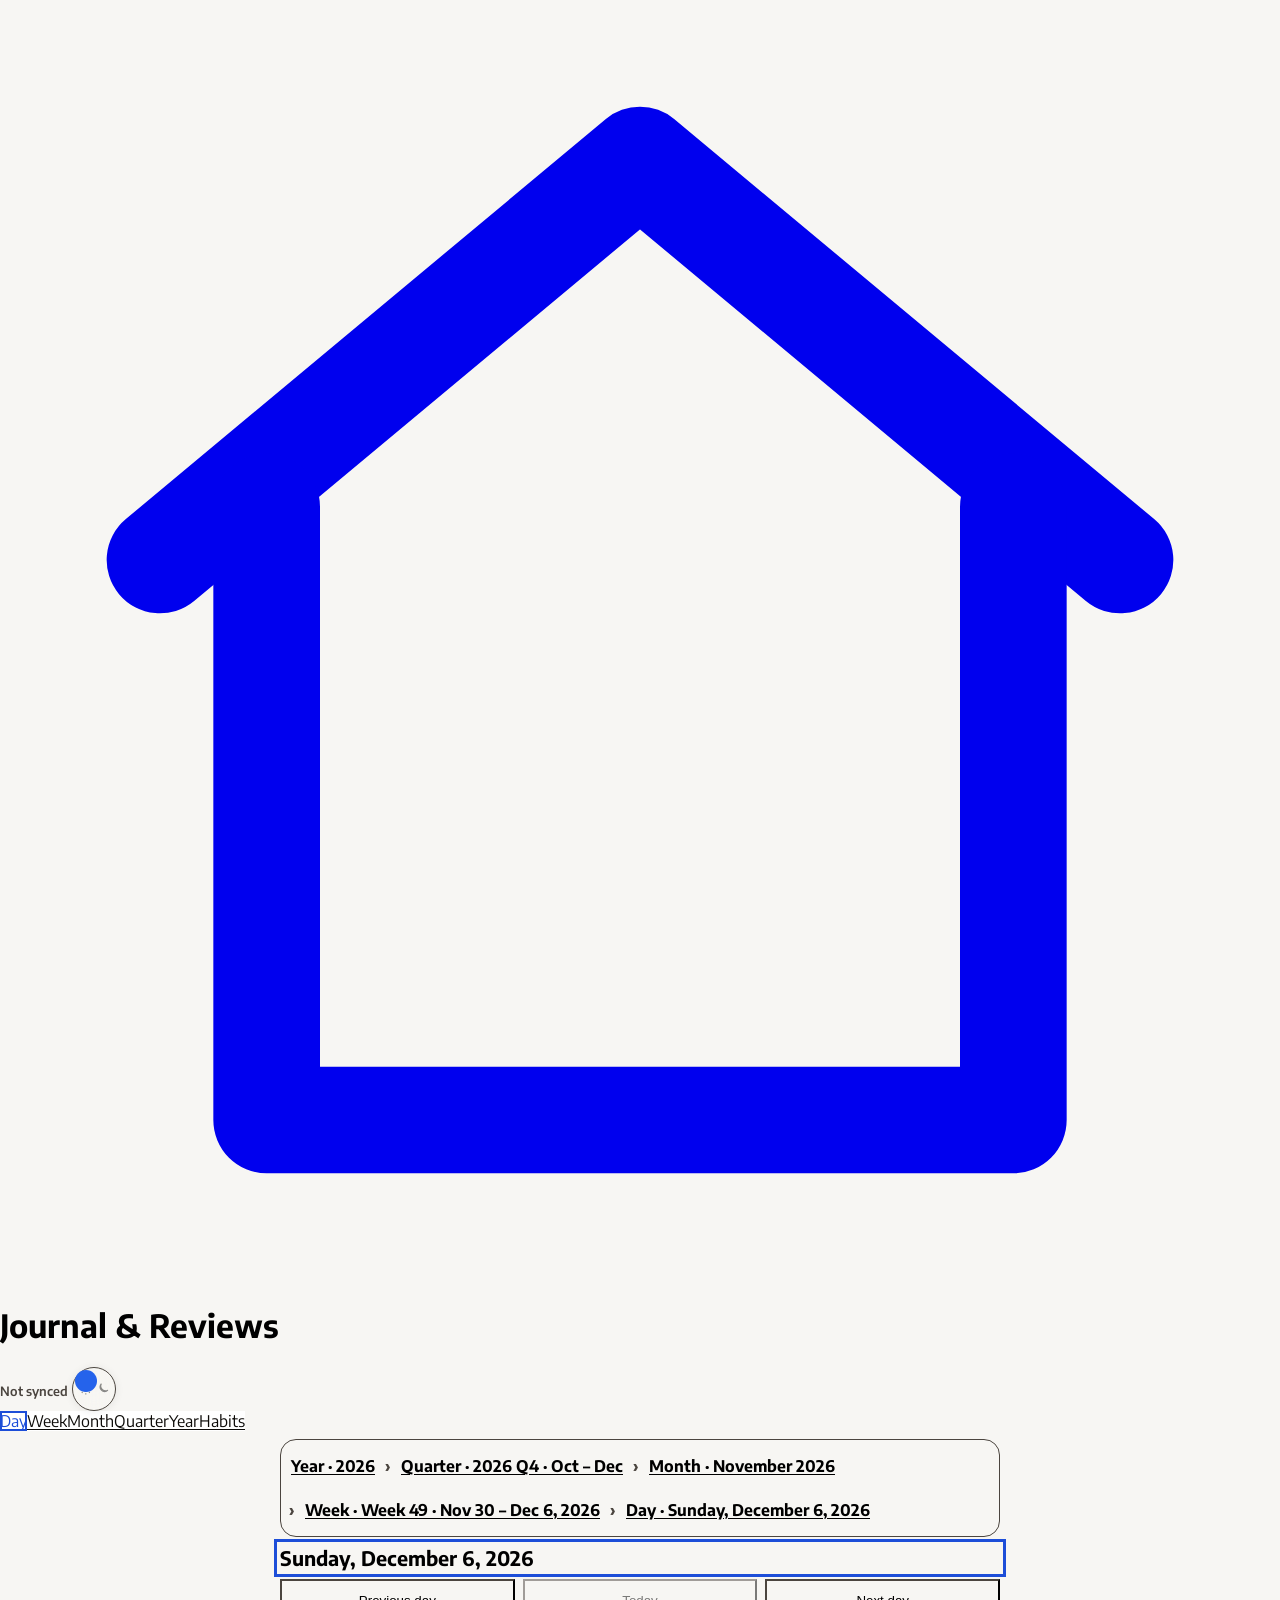
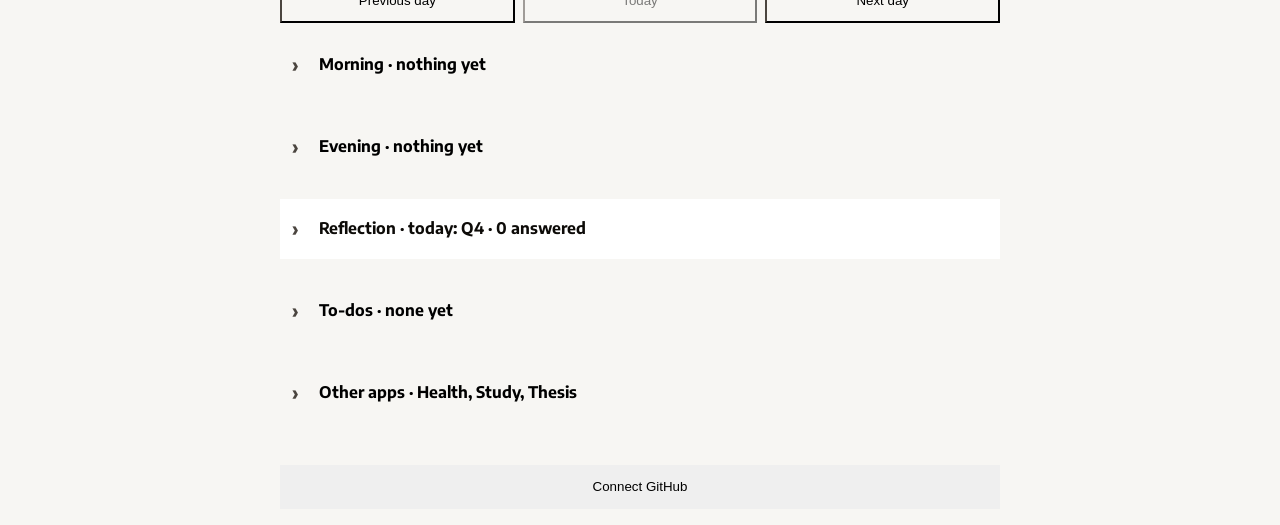
==== commit 92eb7d6d: "Cut over: the rebuilt journal moves from next/ to the root - next/js, next/css, next/tests, next/too" ====
--- a/index.html
+++ b/index.html
@@ -37,7 +37,7 @@
     <div class="period dx-card">
       <h2 id="period-heading" tabindex="-1"></h2>
       <div class="period-nav">
-        <button type="button" id="prev" class="dx-btn dx-btn--ghost">Prev</button>
+        <button type="button" id="prev" class="dx-btn dx-btn--ghost">Previous</button>
         <button type="button" id="today" class="dx-btn dx-btn--ghost">Today</button>
         <button type="button" id="next" class="dx-btn dx-btn--ghost">Next</button>
       </div>
--- a/css/base.css
+++ b/css/base.css
@@ -9,43 +9,12 @@
   --jn-line: #4b453f;
   --jn-text: var(--dx-text);
   --jn-muted: #4b453f;
-  --jn-pad: 10px;
-  --jn-gap: 8px;
-  --jn-row: 40px;
-  --jn-tap: 32px;
-  --jn-radius: 12px;
-  --jn-dot-on: #1d4ed8;
-  --jn-dot-off: #475569;
-  --jn-ok: #1d4ed8;
-  --jn-miss: #334155;
-  --jn-unknown: #334155;
-  --jn-error: #b91c1c;
-  --jn-s0: #1d4ed8;
-  --jn-s1: #0f766e;
-  --jn-s2: #6d28d9;
-  --jn-s3: #a16207;
-  --jn-s4: #334155;
-  --jn-s5: #0369a1;
-  --jn-s6: #4d7c0f;
 }
 
 html.dark {
   --jn-focus: #93c5fd;
   --jn-line: #d4d4d4;
   --jn-muted: #d4d4d4;
-  --jn-dot-on: #93c5fd;
-  --jn-dot-off: #cbd5e1;
-  --jn-ok: #93c5fd;
-  --jn-miss: #cbd5e1;
-  --jn-unknown: #cbd5e1;
-  --jn-error: #fca5a5;
-  --jn-s0: #93c5fd;
-  --jn-s1: #5eead4;
-  --jn-s2: #d8b4fe;
-  --jn-s3: #fcd34d;
-  --jn-s4: #cbd5e1;
-  --jn-s5: #7dd3fc;
-  --jn-s6: #bef264;
 }
 
 body.dx,
@@ -104,17 +73,13 @@
   color: var(--jn-muted);
 }
 
-#sync-label.is-error {
-  color: var(--jn-error);
-}
-
 .dx-header .dong-theme-toggle {
   position: static;
-  width: var(--jn-tap);
-  height: var(--jn-tap);
-  min-width: var(--jn-tap);
-  min-height: var(--jn-tap);
-  flex: 0 0 var(--jn-tap);
+  width: 44px;
+  height: 44px;
+  min-width: 44px;
+  min-height: 44px;
+  flex: 0 0 44px;
   border-color: var(--jn-line);
   color: var(--dx-text);
   background: var(--dx-card-solid);
@@ -129,193 +94,110 @@
 }
 
 #main {
-  padding-bottom: calc(var(--jn-gap) + env(safe-area-inset-bottom));
+  padding-bottom: calc(24px + env(safe-area-inset-bottom));
 }
 
 #main:focus {
   outline: none;
 }
 
-body.dx nav.dx-tabs {
+.dx-tabs {
+  flex-wrap: wrap;
+  overflow: visible;
+  width: min(720px, calc(100% - 24px));
+  border-radius: 16px;
+  background: var(--dx-card-solid);
+  border-color: var(--jn-line);
+}
+
+.dx-tabs > a {
+  flex: 1 1 calc(33.33% - 4px);
+  min-width: 44px;
+  min-height: 44px;
+  white-space: normal;
+  background-color: #ffffff;
+  color: #0d0b08;
+  text-decoration: underline;
+  text-underline-offset: 2px;
+}
+
+.dx-tabs > a[aria-current="page"] {
+  background-color: #ffffff;
+  color: #1d4ed8;
+  box-shadow: inset 0 0 0 2px #1d4ed8;
+}
+
+html.dark .dx-tabs {
+  background-color: #1f1f1f;
+  border-color: #d4d4d4;
+}
+
+html.dark .dx-tabs > a,
+html.dark .dx-tabs > a[aria-current="page"] {
+  background-color: #1f1f1f;
+  color: #efeeec;
+}
+
+html.dark .dx-tabs > a[aria-current="page"] {
+  color: #93c5fd;
+  box-shadow: inset 0 0 0 2px #93c5fd;
+}
+
+.crumbs {
+  margin-top: 8px;
+  margin-bottom: 8px;
+  padding: 4px;
+  border: 1px solid var(--jn-line);
+  border-radius: 16px;
+}
+
+.crumbs ol {
   display: flex;
-  flex-wrap: nowrap;
+  flex-wrap: wrap;
   align-items: center;
-  gap: 6px;
-  width: min(720px, calc(100% - 24px));
-  max-width: 100%;
-  height: 36px;
-  max-height: 36px;
-  margin: 10px auto 0;
+  gap: 0;
+  list-style: none;
+  margin: 0;
   padding: 0;
-  overflow-x: auto;
-  overflow-y: hidden;
-  background: transparent;
-  border: 0;
-  border-radius: 0;
-  box-shadow: none;
-  scrollbar-width: none;
-  -webkit-overflow-scrolling: touch;
-}
-
-body.dx nav.dx-tabs::-webkit-scrollbar,
-body.dx nav.crumbs ol::-webkit-scrollbar {
-  display: none;
-}
-
-body.dx nav.dx-tabs > a {
-  flex: 0 0 auto;
+}
+
+.crumbs li {
+  display: flex;
+  align-items: center;
+  min-width: 0;
+  max-width: 100%;
+}
+
+.crumbs li + li::before {
+  content: "\203A";
+  padding: 0 4px;
+  color: var(--jn-muted);
+  font-weight: 700;
+}
+
+.crumbs a {
   display: inline-flex;
   align-items: center;
-  justify-content: center;
-  min-width: var(--jn-tap);
-  height: 36px;
-  min-height: 36px;
-  max-height: 36px;
-  padding: 0 14px;
-  border: 0;
-  border-radius: 999px;
-  background: #ffffff;
-  color: #0d0b08;
-  box-shadow: 0 1px 2px hsl(0 0% 0% / 0.16);
-  font-size: 0.82rem;
-  font-weight: 650;
-  letter-spacing: 0;
-  line-height: 1;
-  text-decoration: none;
-  white-space: nowrap;
-}
-
-body.dx nav.dx-tabs > a[aria-current="page"] {
-  background: #1d4ed8;
-  color: #ffffff;
-  box-shadow: none;
-}
-
-html.dark body.dx nav.dx-tabs {
-  background: transparent;
-  border: 0;
-}
-
-html.dark body.dx nav.dx-tabs > a {
-  background: #1f1f1f;
-  color: #efeeec;
-  box-shadow: none;
-  border: 1px solid #3f3f3f;
-}
-
-html.dark body.dx nav.dx-tabs > a[aria-current="page"] {
-  background: #60a5fa;
-  color: #0d0d0d;
-  border-color: #60a5fa;
-}
-
-body.dx nav.crumbs {
-  width: min(720px, calc(100% - 24px));
-  max-width: 100%;
-  margin: 8px auto;
-  padding: 0;
-  border: 0;
-  border-radius: 0;
-  background: transparent;
-  box-shadow: none;
-}
-
-body.dx nav.crumbs ol {
-  display: flex;
-  flex-wrap: nowrap;
-  align-items: center;
-  width: max-content;
-  max-width: 100%;
-  height: 32px;
-  margin: 0;
-  padding: 0 8px;
-  list-style: none;
-  overflow-x: auto;
-  overflow-y: hidden;
-  border-radius: 999px;
-  background: hsl(0 0% 100% / 0.94);
-  scrollbar-width: none;
-  -webkit-overflow-scrolling: touch;
-}
-
-body.dx nav.crumbs li {
-  display: flex;
-  flex: 0 0 auto;
-  align-items: center;
-  min-width: 0;
-  max-width: none;
-}
-
-body.dx nav.crumbs li + li::before {
-  content: "\203A";
-  padding: 0 3px;
-  color: var(--jn-muted);
-  font-size: 0.75rem;
-  font-weight: 500;
-}
-
-body.dx nav.crumbs a {
-  display: inline-flex;
-  align-items: center;
-  max-width: none;
-  min-width: var(--jn-tap);
-  min-height: var(--jn-tap);
-  height: var(--jn-tap);
-  padding: 0 2px;
-  background: transparent;
-  color: var(--jn-muted);
-  font-weight: 500;
-  font-size: 0.75rem;
-  line-height: 1;
-  white-space: nowrap;
-  text-decoration: none;
-}
-
-body.dx nav.crumbs a[aria-current="page"] {
-  color: #0d0b08;
+  max-width: 100%;
+  min-width: 44px;
+  min-height: 44px;
+  padding: 4px 6px;
+  color: var(--dx-accent);
   font-weight: 700;
-}
-
-html.dark body.dx nav.crumbs {
-  background: transparent;
-  color: #d4d4d4;
-}
-
-html.dark body.dx nav.crumbs ol {
-  background: #1f1f1f;
-}
-
-html.dark body.dx nav.crumbs a,
-html.dark body.dx nav.crumbs a[aria-current="page"] {
-  background: transparent;
-  color: #d4d4d4;
-}
-
-html.dark body.dx nav.crumbs a[aria-current="page"] {
-  color: #efeeec;
+  overflow-wrap: anywhere;
+  text-decoration: underline;
+  text-underline-offset: 2px;
 }
 
 .period {
-  display: flex;
-  flex-wrap: nowrap;
-  align-items: center;
-  gap: 6px;
-  margin: 0 0 var(--jn-gap);
-  padding: 4px 6px 4px 12px;
-  border-radius: var(--jn-radius);
+  margin: 8px 0 12px;
 }
 
 #period-heading {
-  flex: 1 1 auto;
-  min-width: 0;
-  margin: 0;
-  font-size: 0.92rem;
-  font-weight: 700;
-  letter-spacing: -0.02em;
-  line-height: 1.2;
-  white-space: nowrap;
-  overflow: hidden;
-  text-overflow: ellipsis;
+  margin: 0 0 8px;
+  font-size: 1.25rem;
+  line-height: 1.3;
+  overflow-wrap: anywhere;
 }
 
 #period-heading:focus {
@@ -325,40 +207,26 @@
 
 .period-nav {
   display: flex;
-  flex: 0 0 auto;
-  flex-wrap: nowrap;
-  align-items: center;
-  gap: 4px;
-  margin: 0;
+  flex-wrap: wrap;
+  gap: 8px;
 }
 
 .period-nav .dx-btn:disabled {
-  opacity: 0.45;
+  opacity: 0.5;
   cursor: default;
 }
 
 .period-nav .dx-btn {
-  flex: 0 0 auto;
-  height: var(--jn-tap);
-  min-height: var(--jn-tap);
-  min-width: var(--jn-tap);
-  padding: 0 8px;
-  border-radius: 999px;
-  font-size: 0.72rem;
-  font-weight: 600;
-  line-height: 1;
-  white-space: nowrap;
-}
-
-body.dx nav.dx-tabs > a:focus-visible,
-body.dx nav.crumbs a:focus-visible,
-body.dx .period-nav .dx-btn:focus-visible {
-  outline-offset: -3px;
+  flex: 1 1 30%;
+  max-width: 100%;
+  min-width: 44px;
+  min-height: 44px;
+  white-space: normal;
 }
 
 .dx-btn {
-  min-height: var(--jn-tap);
-  min-width: var(--jn-tap);
+  min-height: 44px;
+  min-width: 44px;
   border-color: transparent;
 }
 
@@ -388,9 +256,9 @@
   z-index: 80;
   display: inline-flex;
   align-items: center;
-  min-width: var(--jn-tap);
-  min-height: var(--jn-tap);
-  padding: 4px 10px;
+  min-width: 44px;
+  min-height: 44px;
+  padding: 8px 12px;
   border-radius: 10px;
   background: var(--dx-card-solid);
   color: var(--dx-text);
@@ -429,14 +297,9 @@
 }
 
 .fold {
-  margin: 0 0 var(--jn-gap);
-  padding: 0 var(--jn-pad);
-  max-width: 100%;
-  border-radius: var(--jn-radius);
-}
-
-.fold.is-open {
-  padding-bottom: var(--jn-pad);
+  margin: 0 0 10px;
+  padding: 8px 12px;
+  max-width: 100%;
 }
 
 .fold-heading {
@@ -444,26 +307,22 @@
   font-size: 1rem;
 }
 
-body.dx .fold > .fold-bar > .fold-heading > .fold-summary {
+.fold-summary {
   display: flex;
   align-items: center;
-  gap: 6px;
+  gap: 8px;
   width: 100%;
-  min-height: var(--jn-row);
-  height: var(--jn-row);
-  max-height: var(--jn-row);
+  min-height: 44px;
   margin: 0;
-  padding: 0;
+  padding: 4px 0;
   border: 0;
   background: none;
   color: inherit;
   font: inherit;
-  font-size: 0.95rem;
   text-align: left;
   cursor: pointer;
   font-weight: 700;
   line-height: 1.35;
-  white-space: nowrap;
 }
 
 .fold-summary::before {
@@ -485,12 +344,6 @@
   }
 }
 
-.fold-emoji {
-  flex: 0 0 auto;
-  font-size: 1rem;
-  line-height: 1;
-}
-
 .fold-line {
   min-width: 0;
   margin: 0;
@@ -498,8 +351,7 @@
   line-height: 1.35;
 }
 
-.fold > .fold-bar .fold-line {
-  flex: 1 1 auto;
+.fold:not(.is-open) > .fold-bar .fold-line {
   overflow: hidden;
   white-space: nowrap;
   text-overflow: ellipsis;
@@ -539,31 +391,23 @@
   margin: 0 0 8px;
 }
 
-.todo {
-  align-items: center;
-  min-height: var(--jn-tap);
-}
-
-body.dx .todo input[type="checkbox"],
 .todo-check {
-  width: 24px;
-  height: 24px;
-  min-width: 24px;
-  min-height: 24px;
-  flex: 0 0 24px;
+  width: 44px;
+  height: 44px;
+  min-width: 44px;
+  min-height: 44px;
   margin: 0;
   accent-color: var(--dx-accent);
   border: 2px solid var(--jn-line);
-  border-radius: 6px;
-}
-
-body.dx .todo textarea,
+  border-radius: 8px;
+}
+
 .todo textarea {
   flex: 1 1 8rem;
   min-width: 0;
-  min-height: var(--jn-tap);
+  min-height: 44px;
   box-sizing: border-box;
-  padding: 4px 8px;
+  padding: 10px 12px;
   border: 2px solid var(--jn-line);
   border-radius: 10px;
   font: inherit;
@@ -579,16 +423,12 @@
   opacity: 1;
 }
 
-body.dx .todo .del,
-body.dx .info-btn,
-body.dx .undo-row button,
-body.dx .add-todo,
 .todo .del,
 .info-btn,
 .undo-row button,
 .add-todo {
-  min-width: var(--jn-tap);
-  min-height: var(--jn-tap);
+  min-width: 44px;
+  min-height: 44px;
 }
 
 .add-todo {
@@ -605,9 +445,9 @@
 }
 
 .year-status [role="radio"] {
-  min-width: var(--jn-tap);
-  min-height: var(--jn-tap);
-  padding: 4px 10px;
+  min-width: 44px;
+  min-height: 44px;
+  padding: 8px 10px;
   border: 2px solid var(--jn-line);
   border-radius: 999px;
   background: var(--dx-card-solid);
@@ -648,6 +488,7 @@
   align-items: center;
 }
 
+html.dark .crumbs,
 html.dark .dx-card,
 html.dark .todo textarea,
 html.dark .info-tip,
@@ -658,6 +499,11 @@
   color: #efeeec;
 }
 
+html.dark .crumbs a {
+  background-color: #1f1f1f;
+  color: #93c5fd;
+}
+
 html.dark .dx-btn {
   background-color: #60a5fa;
   color: #0d0d0d;
@@ -667,72 +513,6 @@
   background-color: #1f1f1f;
   color: #efeeec;
   border-color: #d4d4d4;
-}
-
-.jn-chip {
-  display: inline-flex;
-  align-items: center;
-  gap: 4px;
-  max-width: 100%;
-  height: 28px;
-  max-height: 28px;
-  padding: 0 8px;
-  border: 1px solid var(--jn-line);
-  border-radius: 999px;
-  background: var(--dx-card-solid);
-  color: var(--dx-text);
-  font-size: 0.8rem;
-  font-weight: 600;
-  line-height: 1;
-  white-space: nowrap;
-}
-
-.jn-chip-emoji {
-  flex: 0 0 auto;
-  font-size: 0.95rem;
-  line-height: 1;
-}
-
-.jn-dots {
-  display: inline-flex;
-  align-items: center;
-  gap: 3px;
-  flex: 0 0 auto;
-}
-
-.jn-dot {
-  box-sizing: border-box;
-  width: 8px;
-  height: 8px;
-  border: 1.5px solid var(--jn-dot-off);
-  border-radius: 50%;
-  background: transparent;
-}
-
-.jn-dot.on {
-  border-color: var(--jn-dot-on);
-  background: var(--jn-dot-on);
-}
-
-.is-error {
-  color: var(--jn-error);
-}
-
-.is-done {
-  color: var(--jn-ok);
-  border-color: var(--jn-ok);
-}
-
-.is-miss {
-  color: var(--jn-miss);
-  background: transparent;
-  border: 2px solid var(--jn-miss);
-}
-
-.is-unknown {
-  color: var(--jn-unknown);
-  background: transparent;
-  border: 2px dashed var(--jn-unknown);
 }
 
 @media (prefers-reduced-motion: reduce) {
--- a/css/day.css
+++ b/css/day.css
@@ -1,10 +1,9 @@
-/* Day view. Compact cards: 40px fold rows, 8px gaps, 10px padding.
-   Text stays on the solid card colour so it stays readable over the shell art. */
+/* Day view. Cards stay opaque so text stays readable over the shell art. */
 
 .day-view {
   display: flex;
   flex-direction: column;
-  gap: var(--jn-gap, 8px);
+  gap: 12px;
   width: 100%;
   max-width: 100%;
   min-width: 0;
@@ -25,42 +24,6 @@
   color: var(--dx-text);
 }
 
-.day-view .fold {
-  margin: 0;
-  padding: 0 var(--jn-pad, 10px);
-}
-
-.day-view .fold.is-open {
-  padding-bottom: 8px;
-}
-
-.day-view .fold-heading,
-.day-view .fold-bar {
-  margin: 0;
-}
-
-.day-view .fold-summary {
-  flex-wrap: nowrap;
-  gap: 6px;
-  min-height: var(--jn-row, 40px);
-  padding: 0;
-}
-
-.day-view .fold:not(.is-open) .fold-summary {
-  height: var(--jn-row, 40px);
-  max-height: var(--jn-row, 40px);
-}
-
-.day-view .fold-emoji {
-  flex: none;
-  font-size: 1rem;
-  line-height: 1;
-}
-
-.day-view .day-fold:not(.is-open) .fold-line {
-  flex: 1 1 auto;
-}
-
 .day-quote {
   margin: 0;
 }
@@ -68,24 +31,20 @@
 .day-quote blockquote {
   margin: 0;
   max-width: 100%;
-  font-size: 1rem;
-  line-height: 1.35;
+  font-size: 1.05rem;
+  line-height: 1.45;
   overflow-wrap: anywhere;
   word-break: break-word;
 }
 
 .day-fold-body {
   max-width: 100%;
-  padding-top: 2px;
+  padding-top: 8px;
 }
 
 .day-field {
-  margin: 0 0 6px;
-  max-width: 100%;
-}
-
-.day-field:last-child {
-  margin-bottom: 0;
+  margin: 0 0 12px;
+  max-width: 100%;
 }
 
 .day-label-row {
@@ -93,15 +52,12 @@
   flex-wrap: wrap;
   align-items: center;
   justify-content: space-between;
-  gap: 6px;
-  min-height: var(--jn-tap, 32px);
+  gap: 8px;
   max-width: 100%;
 }
 
 .day-label {
   margin: 0;
-  color: var(--jn-muted, #4b453f);
-  font-size: 0.85rem;
   font-weight: 600;
   line-height: 1.35;
 }
@@ -110,37 +66,48 @@
 .day-note,
 .day-missing,
 .day-list,
-.day-carry-text {
+.day-carry-text,
+.day-meter {
   max-width: 100%;
   overflow-wrap: anywhere;
   word-break: break-word;
 }
 
 .day-copy {
-  margin: 1px 0 0;
-  line-height: 1.35;
+  margin: 4px 0 0;
+  line-height: 1.45;
   white-space: pre-wrap;
 }
 
 .day-list {
-  margin: 1px 0 0;
+  margin: 4px 0 0;
   padding-left: 1.2rem;
 }
 
 .day-list li {
-  margin: 0;
-  line-height: 1.35;
-}
-
-.day-priorities li {
-  line-height: 1.35;
+  margin: 2px 0;
+  line-height: 1.4;
 }
 
 .day-note,
 .day-missing {
-  margin: 4px 0 0;
-  color: var(--jn-muted, #4b453f);
-  line-height: 1.35;
+  margin: 6px 0 0;
+  color: var(--dx-muted);
+  line-height: 1.4;
+}
+
+.day-meter {
+  display: flex;
+  align-items: center;
+  gap: 8px;
+  margin: 0 0 8px;
+  min-height: 44px;
+}
+
+.day-emoji {
+  flex: none;
+  font-size: 1.4rem;
+  line-height: 1;
 }
 
 .day-label-row .day-label {
@@ -157,170 +124,96 @@
   margin-top: 0;
 }
 
-.day-view .info-btn {
-  width: 28px;
-  height: 28px;
-  min-width: 28px;
-  min-height: 28px;
-  padding: 0;
-  border: 1px solid var(--jn-line, var(--dx-border));
-  border-radius: 8px;
-  background: var(--dx-card-solid);
-  color: var(--dx-text);
-  font: 600 0.85rem/1 var(--dx-font, inherit);
-}
-
-.day-chips {
-  display: flex;
-  flex-wrap: wrap;
-  align-items: center;
-  gap: 6px;
-  margin: 0 0 6px;
-  max-width: 100%;
-}
-
-.day-view .jn-chip {
-  display: inline-flex;
-  align-items: center;
-  gap: 4px;
-  height: 28px;
-  max-height: 28px;
-  max-width: 100%;
-  padding: 0 8px;
-  border: 1px solid var(--jn-line, #4b453f);
-  border-radius: 999px;
-  background: var(--dx-card-solid, #fff);
-  color: var(--dx-text, #0d0b08);
-  font-size: 0.8rem;
-  font-weight: 600;
-  line-height: 1;
-  white-space: nowrap;
-}
-
-.day-view .jn-dots {
-  display: inline-flex;
-  align-items: center;
-  gap: 3px;
-  flex: none;
-}
-
-.day-view .jn-dot {
-  display: block;
-  width: 8px;
-  height: 8px;
-  min-width: 8px;
-  flex: none;
-  border: 1.5px solid var(--jn-dot-off, var(--jn-muted, #4b453f));
-  border-radius: 50%;
-  background: transparent;
-}
-
-.day-view .jn-dot.on {
-  border-color: var(--jn-dot-on, #1d4ed8);
-  background: var(--jn-dot-on, #1d4ed8);
-}
-
-.day-eve-dots {
-  display: inline-flex;
-  align-items: center;
-  gap: 6px;
-  flex: none;
-  margin-left: auto;
-}
-
-.day-fold.is-open .day-eve-dots {
-  display: none;
+.day-info .info-btn {
+  min-width: 44px;
+  min-height: 44px;
+  padding: 0 12px;
+  border: 1px solid var(--dx-border);
+  border-radius: 10px;
+  background: var(--dx-card-solid);
+  color: var(--dx-text);
+  font: 600 0.9rem/1 var(--dx-font, inherit);
 }
 
 .day-view label {
   display: flex;
-  align-items: center;
-  gap: 8px;
-  max-width: 100%;
-  min-height: var(--jn-tap, 32px);
+  align-items: flex-start;
+  gap: 8px;
+  max-width: 100%;
 }
 
 .day-view label span {
   flex: 1;
+  padding-top: 10px;
   overflow-wrap: anywhere;
   word-break: break-word;
+}
+
+.day-todo {
+  display: flex;
+  flex-direction: column;
+  align-items: stretch;
+  gap: 8px;
+  margin: 0 0 12px;
+  max-width: 100%;
 }
 
 .day-study,
 .day-add,
 .day-app,
-.day-view .add-todo,
-.day-view .del,
+.day-view button,
 .day-view a.dx-btn {
-  min-height: var(--jn-tap, 32px);
-  min-width: var(--jn-tap, 32px);
+  min-height: 44px;
+  min-width: 44px;
   max-width: 100%;
   white-space: normal;
 }
 
 .day-study {
-  display: inline-flex;
-  align-items: center;
-  margin: 0 0 4px;
-  padding: 4px 10px;
+  margin-top: 6px;
   background: var(--dx-card-solid);
   color: var(--dx-text);
   text-decoration: underline;
 }
 
 .day-yesterday {
-  margin-top: 8px;
+  margin-top: 12px;
 }
 
 .day-carry-list,
 .day-apps {
   list-style: none;
-  margin: 4px 0 0;
+  margin: 8px 0 0;
   padding: 0;
 }
 
 .day-carry {
   display: flex;
-  flex-direction: row;
+  flex-direction: column;
+  align-items: stretch;
+  gap: 6px;
+  margin: 0 0 10px;
+}
+
+.day-add {
+  width: 100%;
+  background: var(--dx-card-solid);
+  color: var(--dx-text);
+}
+
+.day-apps {
+  display: flex;
+  flex-direction: column;
+  gap: 8px;
+}
+
+.day-app {
+  display: flex;
   align-items: center;
-  gap: 8px;
-  min-height: var(--jn-tap, 32px);
-  margin: 0 0 6px;
-}
-
-.day-carry-mark {
-  flex: none;
-  width: 1.25rem;
-  line-height: 1;
-  text-align: center;
-}
-
-.day-carry-text {
-  flex: 1 1 auto;
-  line-height: 1.35;
-}
-
-.day-add {
-  flex: none;
-  height: var(--jn-tap, 32px);
-  padding: 0 10px;
-  background: var(--dx-card-solid);
-  color: var(--dx-text);
-}
-
-.day-apps {
-  display: flex;
-  flex-direction: column;
-  gap: 6px;
-}
-
-.day-app {
-  display: flex;
-  align-items: center;
-  min-height: var(--jn-tap, 32px);
-  padding: 4px 10px;
-  border: 1px solid var(--jn-line, var(--dx-border));
-  border-radius: var(--jn-radius, 12px);
+  min-height: 44px;
+  padding: 8px 12px;
+  border: 1px solid var(--dx-border);
+  border-radius: 10px;
   background: var(--dx-card-solid);
   color: var(--dx-accent);
   font-weight: 600;
@@ -332,23 +225,22 @@
   display: block;
   width: 100%;
   max-width: 100%;
-  min-height: var(--jn-tap, 32px);
-  padding: 6px 8px;
-  border: 1px solid var(--jn-line, var(--dx-border));
+  min-height: 44px;
+  padding: 8px 10px;
+  border: 1px solid var(--dx-border);
   border-radius: 10px;
   background: var(--dx-card-solid);
   color: var(--dx-text);
   font: inherit;
-  line-height: 1.35;
+  line-height: 1.4;
 }
 
 .day-view input[type="checkbox"] {
-  width: 24px;
-  height: 24px;
-  min-width: 24px;
-  min-height: 24px;
-  margin: 4px 0;
-  flex: 0 0 24px;
+  width: 44px;
+  height: 44px;
+  min-width: 44px;
+  margin: 0;
+  flex: 0 0 44px;
   accent-color: var(--dx-accent);
 }
 
@@ -372,17 +264,6 @@
   border: 0;
 }
 
-.day-reflect {
-  margin: 0;
-  padding: 0;
-  min-width: 0;
-  max-width: 100%;
-}
-
-.day-view .day-reflect .fold {
-  margin: 0;
-}
-
 @media (prefers-reduced-motion: reduce) {
   .day-view *,
   .day-view *::before,
--- a/css/reflect.css
+++ b/css/reflect.css
@@ -4,32 +4,9 @@
   max-width: 100%;
   min-width: 0;
   box-sizing: border-box;
-  margin: 0 0 var(--jn-gap, 8px);
-  padding: 3px 10px;
   background-color: var(--dx-card-solid, #ffffff);
   color: var(--dx-text, #0d0b08);
   overflow-wrap: anywhere;
-}
-
-.reflect-fold > .fold-bar > .fold-heading {
-  margin: 0;
-  font-size: 1rem;
-  font-weight: 700;
-  line-height: 1;
-}
-
-.reflect-fold > .fold-bar .fold-summary {
-  min-height: var(--jn-row, 40px);
-  height: var(--jn-row, 40px);
-  padding: 0;
-  overflow: hidden;
-  line-height: 1.35;
-}
-
-.reflect-fold .fold-emoji {
-  flex: 0 0 auto;
-  font-size: 1rem;
-  line-height: 1;
 }
 
 .reflect-fold,
@@ -41,17 +18,6 @@
 html[data-theme="dark"] .reflect-fold {
   background-color: var(--dx-card-solid, #1f1f1f);
   color: var(--dx-text, #efeeec);
-}
-
-html.dark .reflect-kicker,
-html.dark .reflect-when,
-html.dark .reflect-note,
-html.dark .reflect-count,
-html[data-theme="dark"] .reflect-kicker,
-html[data-theme="dark"] .reflect-when,
-html[data-theme="dark"] .reflect-note,
-html[data-theme="dark"] .reflect-count {
-  color: var(--jn-muted, #d4d4d4);
 }
 
 .reflect-fold .reflect-fold {
@@ -69,7 +35,7 @@
 .reflect-when,
 .reflect-note,
 .reflect-count {
-  color: var(--jn-muted, #4b453f);
+  color: var(--dx-muted, #5c574f);
 }
 
 .reflect-kicker,
@@ -116,9 +82,9 @@
   display: block;
   width: 100%;
   max-width: 100%;
-  min-height: 0;
+  min-height: 88px;
   margin: 0;
-  padding: 8px 10px;
+  padding: 10px 12px;
   border: 2px solid var(--dx-muted, #5c574f);
   border-radius: 10px;
   background: var(--dx-card-solid, #ffffff);
@@ -145,10 +111,9 @@
 }
 
 .reflect-save {
-  min-width: var(--jn-tap, 32px);
-  min-height: var(--jn-tap, 32px);
-  height: var(--jn-tap, 32px);
-  padding: 0 12px;
+  min-width: 44px;
+  min-height: 44px;
+  padding: 0 16px;
   border: 2px solid var(--dx-accent, #1d4ed8);
   border-radius: 10px;
   background: var(--dx-accent, #1d4ed8);
--- a/css/period.css
+++ b/css/period.css
@@ -1,13 +1,9 @@
-/* Period views: compact cards, chips, dots, and the mood/energy chart. */
-
 .period-view {
-  --trend-mood: var(--jn-s0, #1d4ed8);
-  --trend-energy: var(--jn-s1, #0f766e);
-  --period-dot-on: var(--jn-dot-on, #1d4ed8);
-  --period-dot-off: var(--jn-dot-off, #334155);
+  --trend-mood: #0b3d91;
+  --trend-energy: #8a3b00;
   display: flex;
   flex-direction: column;
-  gap: var(--jn-gap, 8px);
+  gap: 12px;
   min-width: 0;
   max-width: 100%;
   color: var(--dx-text, #0d0b08);
@@ -15,18 +11,14 @@
 
 html.dark .period-view,
 [data-theme="dark"] .period-view {
-  --trend-mood: var(--jn-s0, #93c5fd);
-  --trend-energy: var(--jn-s1, #5eead4);
-  --period-dot-on: var(--jn-dot-on, #93c5fd);
-  --period-dot-off: var(--jn-dot-off, #cbd5e1);
+  --trend-mood: #9ec5ff;
+  --trend-energy: #ffb15a;
 }
 
 @media (prefers-color-scheme: dark) {
   :root:not([data-theme]):not([style*="color-scheme"]) .period-view {
-    --trend-mood: var(--jn-s0, #93c5fd);
-    --trend-energy: var(--jn-s1, #5eead4);
-    --period-dot-on: var(--jn-dot-on, #93c5fd);
-    --period-dot-off: var(--jn-dot-off, #cbd5e1);
+    --trend-mood: #9ec5ff;
+    --trend-energy: #ffb15a;
   }
 }
 
@@ -37,137 +29,111 @@
   min-width: 0;
 }
 
-.period-view .period-fold,
-.period-view .fold {
+.period-view .period-fold {
+  background: var(--dx-card-solid, #ffffff);
+  color: var(--dx-text, #0d0b08);
+  max-width: 100%;
+}
+
+.period-view .period-fold > .fold-panel {
+  padding: 0 12px 12px;
+}
+
+.period-view h4 {
   margin: 0;
-  padding: 3px 10px;
-  background: var(--dx-card-solid, #ffffff);
-  color: var(--dx-text, #0d0b08);
-  max-width: 100%;
-}
-
-.period-view .fold-summary {
-  min-height: var(--jn-row, 40px);
-  padding: 0;
-}
-
-.period-view .fold:not(.is-open) .fold-summary {
-  height: 40px;
-}
-
-.period-view .fold.is-open .fold-line {
-  white-space: normal;
-}
-
-.period-view .fold:not(.is-open) {
-  max-height: 48px;
-}
-
-.period-view .period-fold > .fold-panel,
-.period-view .fold-body {
-  padding: 4px 0 0;
-}
-
-.period-view .fold-emoji {
-  flex: none;
   font-size: 1rem;
-  line-height: 1;
-}
-
-.period-view h4,
-.period-view .period-goal-name,
-.period-view .glance-checks-label {
-  margin: 0;
-  font-size: 0.85rem;
-  font-weight: 600;
-  line-height: 1.35;
-  color: var(--jn-muted, #4b453f);
+  line-height: 1.3;
 }
 
 .period-view p,
 .period-view li {
-  margin: 0 0 6px;
-  font-size: 0.95rem;
-  line-height: 1.35;
+  margin: 0 0 8px;
+  line-height: 1.4;
 }
 
 .period-view .period-field {
-  margin-top: 6px;
+  margin-top: 12px;
 }
 
 .period-view .period-field-head {
   display: flex;
   flex-wrap: wrap;
   align-items: center;
-  gap: 6px;
-  min-height: 32px;
-  margin-bottom: 2px;
+  gap: 8px;
+  margin-bottom: 4px;
 }
 
 .period-view .period-merge {
-  margin-top: 2px;
+  margin-top: 4px;
 }
 
 .period-view .period-list,
 .period-view .period-readonly {
-  margin: 2px 0 0;
+  margin: 4px 0 0;
   padding-left: 1.2em;
 }
 
-.period-view .period-missing,
-.period-view .period-note {
-  color: var(--jn-muted, #4b453f);
-  font-size: 0.85rem;
-}
-
 .period-view a {
   color: var(--dx-text, #0d0b08);
   text-decoration: underline;
 }
 
-.period-view a.period-child {
-  display: flex;
-  align-items: center;
-  gap: 8px;
-  width: 100%;
-  max-width: 100%;
-  height: 36px;
-  min-height: 36px;
-  margin-top: 2px;
-  padding: 0 2px;
-  overflow: hidden;
-}
-
-.period-view .period-child-name {
-  flex: 1 1 auto;
-  min-width: 0;
-  overflow: hidden;
-  text-overflow: ellipsis;
-  white-space: nowrap;
-}
-
-.period-view .period-child-mood {
-  flex: none;
-  font-size: 0.85rem;
-  white-space: nowrap;
-}
-
+.period-view a.period-child,
 .period-view a.period-habit,
 .period-view a.period-app {
   display: flex;
   align-items: center;
   width: 100%;
-  min-height: var(--jn-tap, 32px);
-  margin-top: 2px;
-  padding: 4px 2px;
-}
-
-.period-view .info-btn {
-  width: 32px;
-  height: 32px;
-  min-width: 32px;
-  min-height: 32px;
-  padding: 0;
+  min-height: 44px;
+  margin-top: 4px;
+  padding: 8px 10px;
+}
+
+.period-view button,
+.period-view label,
+.period-view input,
+.period-view textarea,
+.period-view select {
+  min-height: 44px;
+  min-width: 44px;
+}
+
+.period-view button:not(.fold-summary) {
+  padding: 8px 12px;
+  border: 1px solid var(--dx-border, #c8c4ba);
+  border-radius: 10px;
+  background: var(--dx-card-solid, #ffffff);
+  color: var(--dx-text, #0d0b08);
+  font: inherit;
+}
+
+.period-view textarea,
+.period-view input[type="text"] {
+  display: block;
+  width: 100%;
+  max-width: 100%;
+}
+
+.period-view label.period-check {
+  display: flex;
+  align-items: center;
+  gap: 8px;
+  width: 100%;
+  min-height: 44px;
+}
+
+.period-view input[type="checkbox"],
+.period-view input[type="radio"] {
+  width: 44px;
+  height: 44px;
+  flex: none;
+}
+
+.period-view [role="radiogroup"] {
+  display: flex;
+  flex-direction: column;
+  gap: 4px;
+  margin: 4px 0 12px;
 }
 
 .period-view a:focus,
@@ -186,91 +152,11 @@
   outline-offset: 2px;
 }
 
-.period-view .glance-metrics,
-.period-view .glance-checks,
-.period-view .period-goal-row {
-  display: flex;
-  flex-wrap: wrap;
-  align-items: center;
-  gap: 6px 8px;
-  max-width: 100%;
-}
-
-.period-view .glance-metrics {
-  margin-top: 2px;
-}
-
-.period-view .glance-metric {
-  display: inline-flex;
-  align-items: center;
-  gap: 6px;
-  max-width: 100%;
-}
-
-.period-view .glance-exact {
-  font-size: 0.85rem;
-  font-weight: 600;
-  font-variant-numeric: tabular-nums;
-  line-height: 1.2;
-}
-
-.period-view .jn-chip {
-  display: inline-flex;
-  align-items: center;
-  gap: 4px;
-  max-width: 100%;
-  max-height: 28px;
-  padding: 2px 6px;
-  border: 1px solid var(--jn-line, #4b453f);
-  border-radius: 999px;
-  background: transparent;
-  color: var(--dx-text, #0d0b08);
-  font-size: 0.85rem;
-  font-weight: 600;
-  line-height: 1.2;
-}
-
-.period-view .jn-dots {
-  display: inline-flex;
-  flex-wrap: wrap;
-  align-items: center;
-  gap: 3px;
-  max-width: 100%;
-}
-
-.period-view .jn-chip .jn-dots {
-  flex-wrap: nowrap;
-}
-
-.period-view .jn-dot {
-  display: inline-block;
-  width: 8px;
-  height: 8px;
-  flex: none;
-  box-sizing: border-box;
-  border: 1.5px solid var(--period-dot-off);
-  border-radius: 50%;
-  background: transparent;
-}
-
-.period-view .jn-dot.on {
-  background: var(--period-dot-on);
-  border-color: var(--period-dot-on);
-}
-
-.period-view .period-goal-next {
-  flex: 1 1 8rem;
-  min-width: 0;
-  font-size: 0.95rem;
-  line-height: 1.35;
-}
-
 .trend-chart {
   display: block;
   width: 100%;
   height: auto;
   max-width: 100%;
-  margin-top: 6px;
 }
 
 .trend-grid {
@@ -310,8 +196,8 @@
 .trend-legend {
   display: flex;
   flex-wrap: wrap;
-  gap: 4px 12px;
-  margin: 6px 0;
+  gap: 8px 16px;
+  margin: 8px 0;
   padding: 0;
   list-style: none;
 }
@@ -320,8 +206,8 @@
   display: flex;
   align-items: center;
   gap: 8px;
+  min-height: 44px;
   margin: 0;
-  font-size: 0.85rem;
 }
 
 .trend-key {
@@ -330,10 +216,6 @@
   flex: none;
 }
 
-.period-table-fold {
-  margin-top: 8px;
-}
-
 .period-table {
   width: 100%;
   border-collapse: collapse;
@@ -342,20 +224,18 @@
 
 .period-table caption {
   caption-side: top;
-  margin: 0 0 6px;
+  margin: 0 0 8px;
   text-align: left;
-  font-size: 0.95rem;
   font-weight: 600;
   color: var(--dx-text, #0d0b08);
 }
 
 .period-table th,
 .period-table td {
-  padding: 6px 4px;
+  padding: 8px 4px;
   border-bottom: 1px solid var(--dx-border, #c8c4ba);
   text-align: left;
   vertical-align: top;
-  font-size: 0.85rem;
   color: var(--dx-text, #0d0b08);
 }
 
--- a/css/habits.css
+++ b/css/habits.css
@@ -1,4 +1,4 @@
-/* Habits view. Series colours come from --jn-s0…--jn-s6. No red or orange hues. */
+/* Habits view. Colours below meet 3:1 on the card in light and dark. No opacity dimming. */
 
 .habit-view {
   max-width: 100%;
@@ -6,39 +6,12 @@
   color: var(--dx-text);
 }
 
-.habit-view .habit-fold.fold {
+.habit-view .habit-fold {
   display: block;
   max-width: 100%;
   min-width: 0;
-  margin: 0 0 var(--jn-gap, 8px);
-  padding: 3px 10px;
+  margin: 0 0 12px;
   box-sizing: border-box;
-}
-
-.habit-view .habit-fold h3.fold-heading {
-  margin: 0;
-  font-size: 1rem;
-  font-weight: 700;
-  line-height: 1;
-}
-
-.habit-view .habit-fold .fold-summary {
-  min-height: var(--jn-row, 40px);
-  height: var(--jn-row, 40px);
-  padding: 0;
-  overflow: hidden;
-  line-height: 1.35;
-}
-
-.habit-view .fold-emoji {
-  flex: 0 0 auto;
-  font-size: 1rem;
-  line-height: 1;
-}
-
-.habit-view .fold-summary .fold-line {
-  flex: 1 1 auto;
-  min-width: 0;
 }
 
 .habit-view .habit-body {
@@ -56,41 +29,19 @@
 .habit-view .habit-note,
 .habit-view .heat-detail,
 .habit-view .trend-tip {
-  margin: 6px 0;
+  margin: 8px 0;
   overflow-wrap: anywhere;
   font-size: 0.9rem;
-  line-height: 1.35;
-  color: var(--dx-text);
-}
-
-.habit-view .jn-dots {
-  display: inline-flex;
-  align-items: center;
-  gap: 3px;
-  flex: 0 0 auto;
-  margin-left: auto;
-}
-
-.habit-view .jn-dot {
-  width: 8px;
-  height: 8px;
-  box-sizing: border-box;
-  border-radius: 50%;
-  background: transparent;
-  box-shadow: inset 0 0 0 1.5px var(--jn-dot-off, #64748b);
-}
-
-.habit-view .jn-dot.on {
-  background: var(--jn-dot-on, #1d4ed8);
-  box-shadow: none;
+  line-height: 1.4;
+  color: var(--dx-text);
 }
 
 .habit-view .rate-bar {
   display: block;
-  height: 8px;
+  height: 10px;
   width: 100%;
   max-width: 100%;
-  margin-top: 4px;
+  margin-top: 6px;
   border-radius: 999px;
   background: var(--dx-card-solid);
   box-shadow: inset 0 0 0 1px var(--dx-border);
@@ -105,57 +56,48 @@
 }
 
 .habit-view .habit-grid {
+  display: grid;
+  grid-template-columns: 1fr;
+  gap: 10px;
+  min-width: 0;
+}
+
+.habit-view .habit-tile {
+  min-width: 0;
+  max-width: 100%;
+  padding: 8px;
+  border: 1px solid var(--dx-border);
+  border-radius: 16px;
+  background: var(--dx-card-solid);
+}
+
+.habit-view .habit-tile.on {
+  box-shadow: inset 0 0 0 3px var(--dx-text);
+}
+
+.habit-view .habit-open {
   display: flex;
   flex-direction: column;
-  gap: 6px;
-  min-width: 0;
-}
-
-.habit-view .streak-row {
-  display: flex;
-  align-items: stretch;
-  gap: 6px;
-  min-width: 0;
-  max-width: 100%;
-  min-height: var(--jn-tap, 32px);
-}
-
-.habit-view .habit-open {
-  display: flex;
-  flex: 1 1 auto;
-  align-items: center;
-  gap: 6px;
-  width: auto;
-  min-width: 0;
-  min-height: var(--jn-tap, 32px);
+  align-items: flex-start;
+  gap: 2px;
+  width: 100%;
+  min-height: 44px;
   margin: 0;
-  padding: 4px 8px;
-  border: 1px solid var(--dx-border);
-  border-radius: var(--jn-radius, 12px);
-  background: var(--dx-card-solid);
+  padding: 8px;
+  border: 0;
+  background: transparent;
   color: inherit;
   font: inherit;
-  font-size: 0.95rem;
-  line-height: 1.3;
   text-align: left;
   cursor: pointer;
   overflow-wrap: anywhere;
 }
 
-.habit-view .streak-row.on .habit-open {
-  box-shadow: inset 0 0 0 2px var(--dx-accent);
-}
-
-.habit-view .habit-emoji {
-  flex: 0 0 auto;
-  font-size: 1rem;
-  line-height: 1;
-}
-
-.habit-view .streak-text {
-  min-width: 0;
-  overflow-wrap: anywhere;
-}
+.habit-view .habit-emoji { font-size: 1.3rem; line-height: 1.2; }
+.habit-view .habit-label { font-weight: 700; overflow-wrap: anywhere; }
+.habit-view .habit-streak { font-size: 1.6rem; font-weight: 700; line-height: 1; }
+.habit-view .habit-streak-lbl,
+.habit-view .best { font-size: 0.85rem; }
 
 .habit-view .today-list {
   margin: 0;
@@ -168,67 +110,40 @@
   flex-wrap: wrap;
   align-items: center;
   gap: 4px 8px;
-  min-height: var(--jn-tap, 32px);
+  min-height: 44px;
   border-bottom: 1px solid var(--dx-border);
 }
 
 .habit-view .today-item:last-child { border-bottom: 0; }
-
-.habit-view .today-name {
-  flex: 1 1 0;
-  min-width: 0;
-  overflow-wrap: anywhere;
-  font-size: 0.95rem;
-}
+.habit-view .today-name { flex: 1 1 0; min-width: 0; overflow-wrap: anywhere; }
+.habit-view .today-item .today-pill { margin-top: 0; }
 
 .habit-view .today-pill {
   display: inline-flex;
   align-items: center;
-  min-height: 24px;
-  margin: 0;
-  padding: 0 8px;
+  min-height: 28px;
+  margin-top: 4px;
+  padding: 2px 8px;
   border-radius: 999px;
-  border: 2px solid var(--jn-miss, #334155);
-  background: var(--dx-card-solid);
-  color: var(--jn-miss, #334155);
+  border: 1px solid var(--dx-border);
   font-size: 0.8rem;
   font-weight: 700;
 }
 
-.habit-view .today-pill.is-done {
-  background: var(--dx-accent, #1d4ed8);
-  color: var(--dx-accent-fg, #ffffff);
-  border-color: transparent;
-}
-
-.habit-view .today-pill.is-miss {
-  background: var(--dx-card-solid);
-  color: var(--jn-miss, #334155);
-  border-style: solid;
-  border-color: var(--jn-miss, #334155);
-}
-
-.habit-view .today-pill.is-unknown,
-.habit-view .today-pill.is-none {
-  background: transparent;
-  color: var(--jn-unknown, #334155);
-  border-style: dashed;
-  border-color: var(--jn-unknown, #64748b);
-}
+.habit-view .today-pill.done { background: var(--dx-accent); color: var(--dx-accent-fg); border-color: transparent; }
+.habit-view .today-pill.miss { background: var(--dx-card-solid); color: #9f1239; border-color: #9f1239; }
+.habit-view .today-pill.unknown,
+.habit-view .today-pill.none { background: var(--dx-card-solid); color: var(--dx-text); border-style: dashed; }
 
 .habit-view .habit-health {
-  display: inline-flex;
+  display: flex;
   align-items: center;
-  justify-content: center;
-  flex: 0 0 auto;
-  min-width: var(--jn-tap, 32px);
-  min-height: var(--jn-tap, 32px);
+  width: 100%;
+  min-height: 44px;
   box-sizing: border-box;
-  padding: 0 8px;
-  border-radius: 10px;
+  padding: 8px;
   color: var(--dx-accent);
   font-weight: 700;
-  font-size: 0.85rem;
   overflow-wrap: anywhere;
   text-decoration: underline;
 }
@@ -239,7 +154,7 @@
   width: 0;
   min-width: 100%;
   max-width: 100%;
-  min-height: var(--jn-tap, 32px);
+  min-height: 44px;
   overflow-x: auto;
   overflow-y: hidden;
   box-sizing: border-box;
@@ -256,20 +171,18 @@
 .habit-view .trend-stop,
 .habit-view .rate-row {
   flex: 0 0 auto;
-  min-width: var(--jn-tap, 32px);
-  min-height: var(--jn-tap, 32px);
+  min-width: 44px;
+  min-height: 44px;
   box-sizing: border-box;
   border: 1px solid var(--dx-border);
   border-radius: 12px;
   background: var(--dx-card-solid);
   color: var(--dx-text);
   font: inherit;
-  font-size: 0.9rem;
   cursor: pointer;
 }
 
-.habit-view .habit-chip { padding: 4px 10px; border-radius: 999px; }
-
+.habit-view .habit-chip { padding: 8px 12px; border-radius: 999px; }
 .habit-view .habit-chip.on,
 .habit-view .rate-row.on,
 .habit-view .trend-stop[tabindex="0"] {
@@ -284,7 +197,7 @@
   flex-direction: column;
   justify-content: center;
   align-items: flex-start;
-  padding: 2px 8px;
+  padding: 4px 8px;
 }
 
 .habit-view .heat-scroll { padding-bottom: 6px; }
@@ -293,64 +206,59 @@
 .habit-view .heat-cols {
   display: grid;
   grid-auto-flow: column;
-  grid-auto-columns: 32px;
+  grid-auto-columns: 44px;
   gap: 4px;
   width: max-content;
 }
 
-.habit-view .heat-months { margin: 0 0 4px 36px; height: 16px; }
+.habit-view .heat-months { margin: 0 0 4px 36px; height: 18px; }
 
 .habit-view .heat-month {
   font-size: 0.7rem;
-  line-height: 16px;
+  line-height: 18px;
   color: var(--dx-text);
   white-space: nowrap;
 }
 
-.habit-view .heat-body {
-  display: flex;
-  gap: 4px;
-  align-items: flex-start;
-  width: max-content;
-}
+.habit-view .heat-body { display: flex; gap: 4px; align-items: flex-start; width: max-content; }
 
 .habit-view .heat-dow {
   display: grid;
-  grid-template-rows: repeat(7, 32px);
+  grid-template-rows: repeat(7, 44px);
   gap: 4px;
   width: 32px;
   flex: none;
   font-size: 0.68rem;
-  line-height: 32px;
+  line-height: 44px;
   color: var(--dx-text);
 }
 
 .habit-view .heat-col {
   display: grid;
-  grid-template-rows: repeat(7, 32px);
+  grid-template-rows: repeat(7, 44px);
   gap: 4px;
 }
 
 .habit-view .hcell {
   display: grid;
   place-items: center;
-  width: 32px;
-  height: 32px;
+  width: 44px;
+  height: 44px;
   padding: 0;
   border: 0;
   border-radius: 6px;
   box-sizing: border-box;
   background: var(--dx-card-solid);
   color: var(--dx-text);
-  font: 700 14px/1 var(--dx-font, sans-serif);
+  font: 700 16px/1 var(--dx-font, sans-serif);
 }
 
 .habit-view button.hcell { cursor: pointer; }
 
 .habit-view .hcell.sample {
-  width: 16px;
-  height: 16px;
-  font-size: 11px;
+  width: 22px;
+  height: 22px;
+  font-size: 12px;
 }
 
 .habit-view .hcell.none,
@@ -367,8 +275,8 @@
 
 .habit-view .hcell.miss {
   background: var(--dx-card-solid);
-  color: var(--jn-miss, #334155);
-  box-shadow: inset 0 0 0 2px var(--jn-miss, #334155);
+  color: #9f1239;
+  box-shadow: inset 0 0 0 2px #9f1239;
 }
 
 .habit-view .hcell.done {
@@ -387,7 +295,7 @@
   background-image: repeating-linear-gradient(135deg, transparent, transparent 6px, var(--dx-text) 6px, var(--dx-text) 8px);
 }
 
-.habit-view .hcell.today { outline: 2px solid var(--dx-text); outline-offset: -2px; }
+.habit-view .hcell.today { outline: 3px solid var(--dx-text); outline-offset: -3px; }
 
 .habit-view .heat-legend {
   display: flex;
@@ -419,86 +327,74 @@
 .habit-view .trend-habit.is-quiet.s5 { stroke-dasharray: 6 2 2 2; }
 .habit-view .trend-habit.is-quiet.s6 { stroke-dasharray: 3 3; }
 
-.habit-view .trend-habit.s0 { stroke: var(--jn-s0, #1d4ed8); }
-.habit-view .trend-habit.s1 { stroke: var(--jn-s1, #0f766e); }
-.habit-view .trend-habit.s2 { stroke: var(--jn-s2, #6d28d9); }
-.habit-view .trend-habit.s3 { stroke: var(--jn-s3, #a16207); }
-.habit-view .trend-habit.s4 { stroke: var(--jn-s4, #334155); }
-.habit-view .trend-habit.s5 { stroke: var(--jn-s5, #0369a1); }
-.habit-view .trend-habit.s6 { stroke: var(--jn-s6, #4d7c0f); }
-
+.habit-view .trend-habit.s0 { stroke: #1d4ed8; fill: none; }
+.habit-view .trend-habit.s1 { stroke: #166534; fill: none; }
+.habit-view .trend-habit.s2 { stroke: #9f1239; fill: none; }
+.habit-view .trend-habit.s3 { stroke: #6b21a8; fill: none; }
+.habit-view .trend-habit.s4 { stroke: #9a3412; fill: none; }
+.habit-view .trend-habit.s5 { stroke: #115e59; fill: none; }
+.habit-view .trend-habit.s6 { stroke: #1e3a8a; fill: none; }
 .habit-view .trend-dot.s0,
 .habit-view .rate-swatch.s0,
-.habit-view .rate-bar.s0 i { fill: var(--jn-s0, #1d4ed8); background: var(--jn-s0, #1d4ed8); }
+.habit-view .rate-bar.s0 i { fill: #1d4ed8; background: #1d4ed8; }
 .habit-view .trend-dot.s1,
 .habit-view .rate-swatch.s1,
-.habit-view .rate-bar.s1 i { fill: var(--jn-s1, #0f766e); background: var(--jn-s1, #0f766e); }
+.habit-view .rate-bar.s1 i { fill: #166534; background: #166534; }
 .habit-view .trend-dot.s2,
 .habit-view .rate-swatch.s2,
-.habit-view .rate-bar.s2 i { fill: var(--jn-s2, #6d28d9); background: var(--jn-s2, #6d28d9); }
+.habit-view .rate-bar.s2 i { fill: #9f1239; background: #9f1239; }
 .habit-view .trend-dot.s3,
 .habit-view .rate-swatch.s3,
-.habit-view .rate-bar.s3 i { fill: var(--jn-s3, #a16207); background: var(--jn-s3, #a16207); }
+.habit-view .rate-bar.s3 i { fill: #6b21a8; background: #6b21a8; }
 .habit-view .trend-dot.s4,
 .habit-view .rate-swatch.s4,
-.habit-view .rate-bar.s4 i { fill: var(--jn-s4, #334155); background: var(--jn-s4, #334155); }
+.habit-view .rate-bar.s4 i { fill: #9a3412; background: #9a3412; }
 .habit-view .trend-dot.s5,
 .habit-view .rate-swatch.s5,
-.habit-view .rate-bar.s5 i { fill: var(--jn-s5, #0369a1); background: var(--jn-s5, #0369a1); }
+.habit-view .rate-bar.s5 i { fill: #115e59; background: #115e59; }
 .habit-view .trend-dot.s6,
 .habit-view .rate-swatch.s6,
-.habit-view .rate-bar.s6 i { fill: var(--jn-s6, #4d7c0f); background: var(--jn-s6, #4d7c0f); }
+.habit-view .rate-bar.s6 i { fill: #1e3a8a; background: #1e3a8a; }
 .habit-view .trend-dot.overall,
 .habit-view .rate-swatch.overall { fill: var(--dx-accent); background: var(--dx-accent); }
 
-html.dark .habit-view .trend-habit.s0 { stroke: var(--jn-s0, #93c5fd); }
-html.dark .habit-view .trend-habit.s1 { stroke: var(--jn-s1, #5eead4); }
-html.dark .habit-view .trend-habit.s2 { stroke: var(--jn-s2, #d8b4fe); }
-html.dark .habit-view .trend-habit.s3 { stroke: var(--jn-s3, #fcd34d); }
-html.dark .habit-view .trend-habit.s4 { stroke: var(--jn-s4, #cbd5e1); }
-html.dark .habit-view .trend-habit.s5 { stroke: var(--jn-s5, #7dd3fc); }
-html.dark .habit-view .trend-habit.s6 { stroke: var(--jn-s6, #bef264); }
+html.dark .habit-view .trend-habit.s0 { stroke: #93c5fd; }
+html.dark .habit-view .trend-habit.s1 { stroke: #86efac; }
+html.dark .habit-view .trend-habit.s2 { stroke: #fda4af; }
+html.dark .habit-view .trend-habit.s3 { stroke: #d8b4fe; }
+html.dark .habit-view .trend-habit.s4 { stroke: #fdba74; }
+html.dark .habit-view .trend-habit.s5 { stroke: #5eead4; }
+html.dark .habit-view .trend-habit.s6 { stroke: #f9a8d4; }
 html.dark .habit-view .trend-dot.s0,
 html.dark .habit-view .rate-swatch.s0,
-html.dark .habit-view .rate-bar.s0 i { fill: var(--jn-s0, #93c5fd); background: var(--jn-s0, #93c5fd); }
+html.dark .habit-view .rate-bar.s0 i { fill: #93c5fd; background: #93c5fd; }
 html.dark .habit-view .trend-dot.s1,
 html.dark .habit-view .rate-swatch.s1,
-html.dark .habit-view .rate-bar.s1 i { fill: var(--jn-s1, #5eead4); background: var(--jn-s1, #5eead4); }
+html.dark .habit-view .rate-bar.s1 i { fill: #86efac; background: #86efac; }
 html.dark .habit-view .trend-dot.s2,
 html.dark .habit-view .rate-swatch.s2,
-html.dark .habit-view .rate-bar.s2 i { fill: var(--jn-s2, #d8b4fe); background: var(--jn-s2, #d8b4fe); }
+html.dark .habit-view .rate-bar.s2 i { fill: #fda4af; background: #fda4af; }
 html.dark .habit-view .trend-dot.s3,
 html.dark .habit-view .rate-swatch.s3,
-html.dark .habit-view .rate-bar.s3 i { fill: var(--jn-s3, #fcd34d); background: var(--jn-s3, #fcd34d); }
+html.dark .habit-view .rate-bar.s3 i { fill: #d8b4fe; background: #d8b4fe; }
 html.dark .habit-view .trend-dot.s4,
 html.dark .habit-view .rate-swatch.s4,
-html.dark .habit-view .rate-bar.s4 i { fill: var(--jn-s4, #cbd5e1); background: var(--jn-s4, #cbd5e1); }
+html.dark .habit-view .rate-bar.s4 i { fill: #fdba74; background: #fdba74; }
 html.dark .habit-view .trend-dot.s5,
 html.dark .habit-view .rate-swatch.s5,
-html.dark .habit-view .rate-bar.s5 i { fill: var(--jn-s5, #7dd3fc); background: var(--jn-s5, #7dd3fc); }
+html.dark .habit-view .rate-bar.s5 i { fill: #5eead4; background: #5eead4; }
 html.dark .habit-view .trend-dot.s6,
 html.dark .habit-view .rate-swatch.s6,
-html.dark .habit-view .rate-bar.s6 i { fill: var(--jn-s6, #bef264); background: var(--jn-s6, #bef264); }
+html.dark .habit-view .rate-bar.s6 i { fill: #f9a8d4; background: #f9a8d4; }
 html.dark .habit-view .hcell.done { background: #4ade80; color: #052e16; }
-html.dark .habit-view .hcell.miss,
-html.dark .habit-view .today-pill.is-miss {
-  color: var(--jn-miss, #cbd5e1);
-  border-color: var(--jn-miss, #cbd5e1);
-}
-html.dark .habit-view .hcell.miss { box-shadow: inset 0 0 0 2px var(--jn-miss, #cbd5e1); }
-html.dark .habit-view .today-pill.is-unknown,
-html.dark .habit-view .today-pill.is-none {
-  color: var(--jn-unknown, #cbd5e1);
-  border-color: var(--jn-unknown, #94a3b8);
-}
+html.dark .habit-view .hcell.miss { color: #fecdd3; box-shadow: inset 0 0 0 2px #fecdd3; }
+html.dark .habit-view .today-pill.miss { color: #fecdd3; border-color: #fecdd3; }
 html.dark .habit-view .hcell.lv0,
 html.dark .habit-view .hcell.lv1,
 html.dark .habit-view .hcell.lv2 { color: #0d0b08; }
-html.dark .habit-view .jn-dot { box-shadow: inset 0 0 0 1.5px var(--jn-dot-off, #94a3b8); }
-html.dark .habit-view .jn-dot.on { background: var(--jn-dot-on, #93c5fd); box-shadow: none; }
-
-.habit-view .trend-head { margin: 4px 0 6px; overflow-wrap: anywhere; font-size: 0.95rem; }
-.habit-view .trend-head b { font-size: 1.05rem; font-weight: 700; }
+
+.habit-view .trend-head { margin: 4px 0 8px; overflow-wrap: anywhere; }
+.habit-view .trend-head b { font-size: 1.35rem; }
 
 .habit-view .trend-x {
   display: grid;
@@ -521,7 +417,7 @@
   row-gap: 4px;
   align-items: center;
   width: 100%;
-  padding: 6px 8px;
+  padding: 8px;
   text-align: left;
 }
 
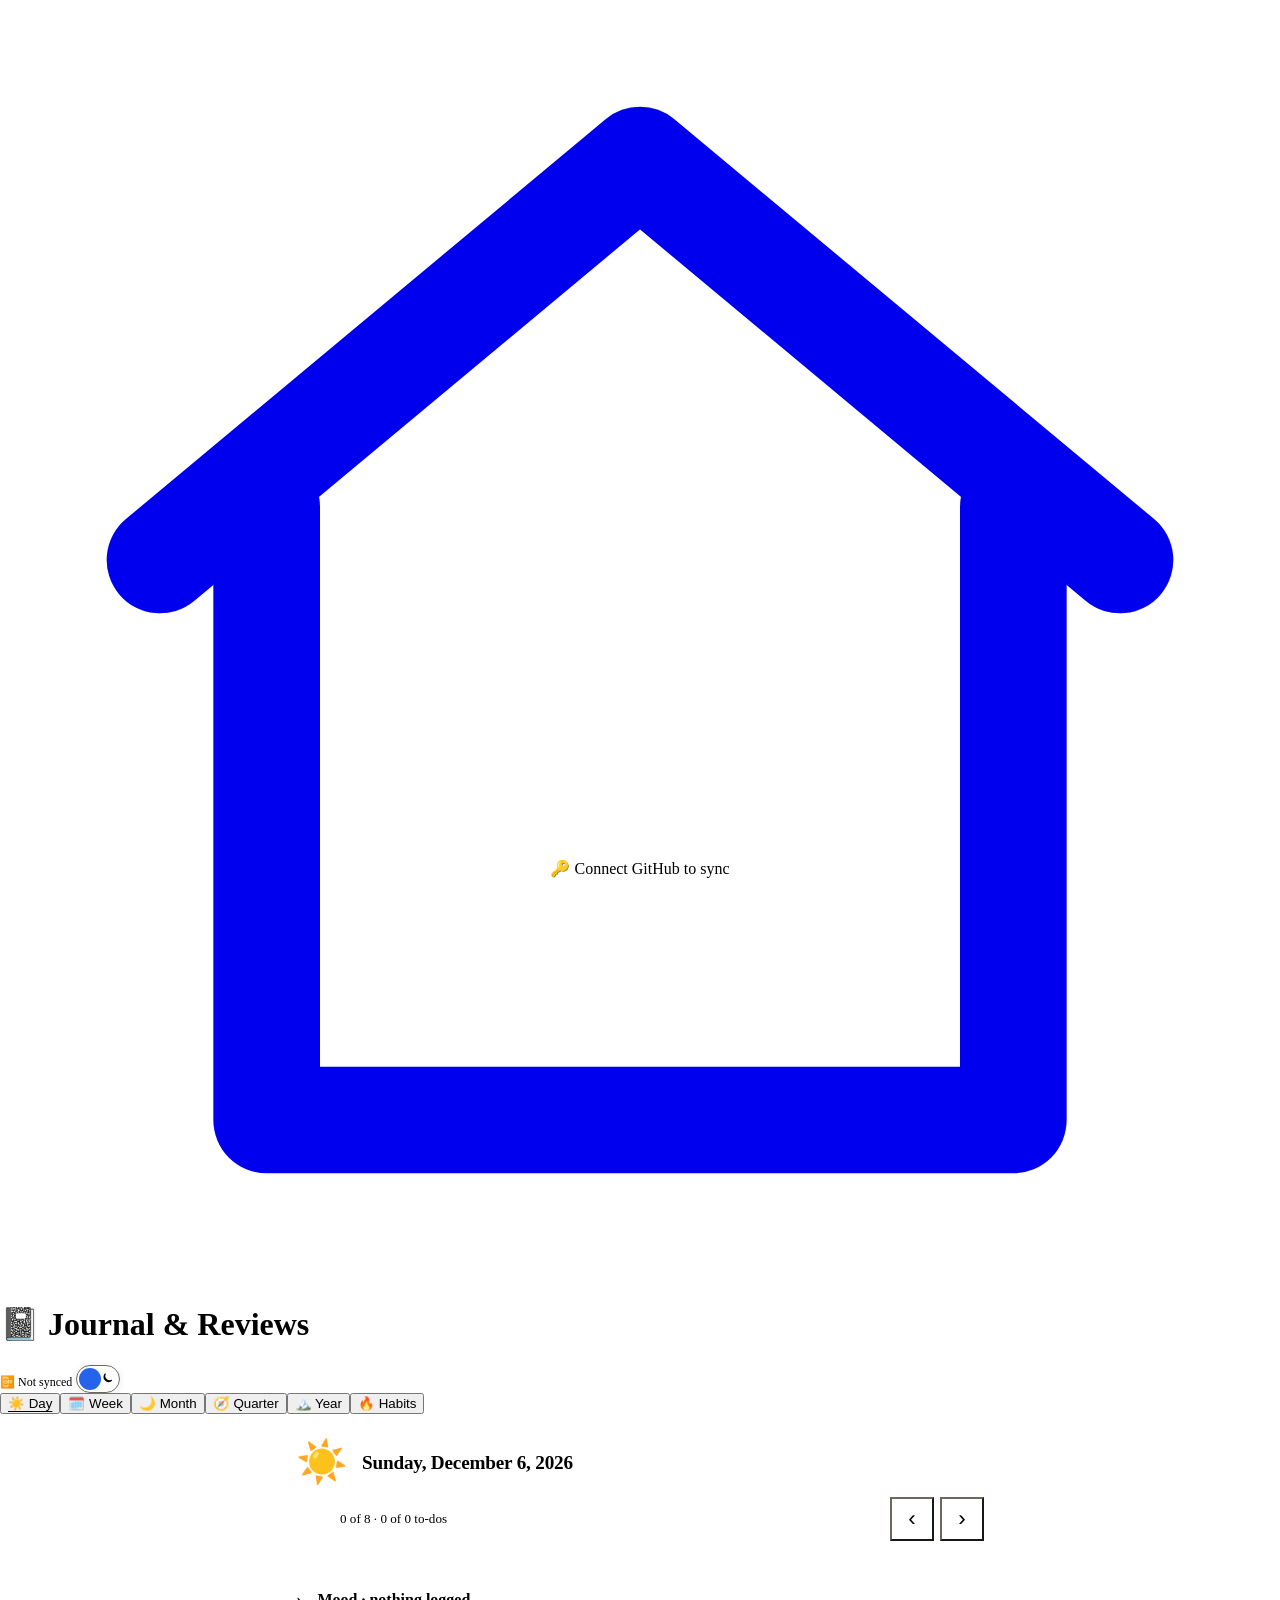
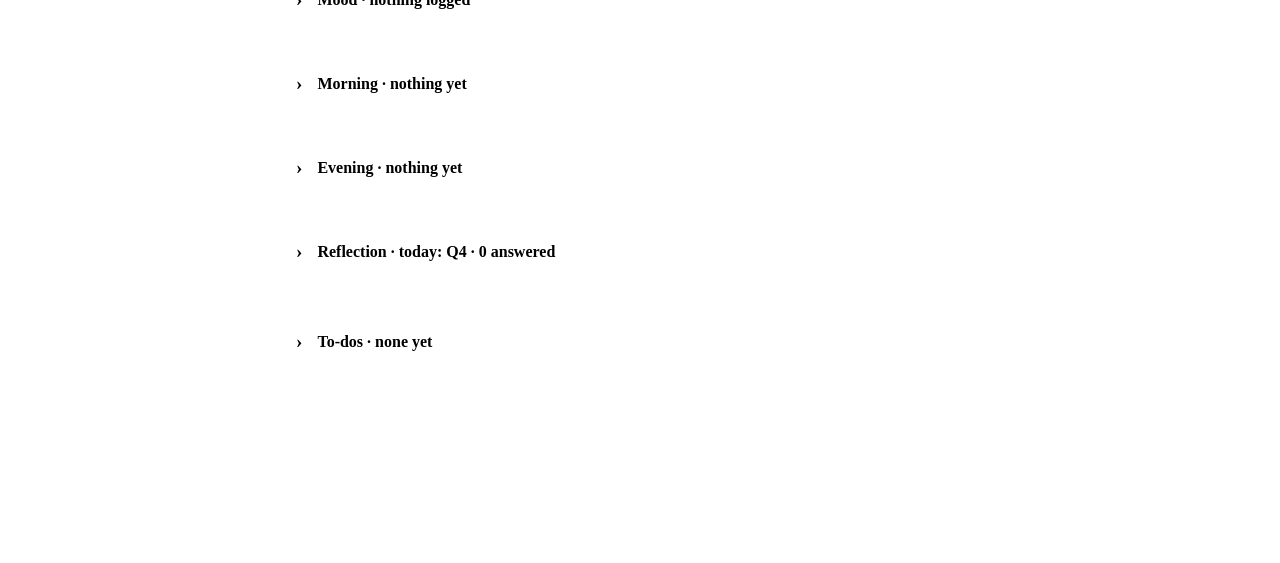
==== commit 4f731543: "Revert "Merge pull request #20 from Dong-Xuyong/cursor/journal-cutover-354a" Hold the cutover (Dong'" ====
--- a/index.html
+++ b/index.html
@@ -9,54 +9,51 @@
   <title>Journal & Reviews</title>
   <link rel="icon" href="data:image/svg+xml,<svg xmlns='http://www.w3.org/2000/svg' viewBox='0 0 100 100'><text y='.9em' font-size='90'>📓</text></svg>" />
   <link rel="stylesheet" href="https://fonts.googleapis.com/css2?family=Encode+Sans:wght@400;500;600;700&display=swap" />
-  <link rel="stylesheet" href="dong-ui/theme.css" />
-  <link rel="stylesheet" href="/ui/shell.css" />
-  <link rel="stylesheet" href="css/base.css" />
-  <link rel="stylesheet" href="css/day.css" />
-  <link rel="stylesheet" href="css/reflect.css" />
-  <link rel="stylesheet" href="css/period.css" />
-  <link rel="stylesheet" href="css/habits.css" />
+  <link rel="stylesheet" href="dong-ui/theme.css?v=4" />
+  <link rel="stylesheet" href="/ui/shell.css?v=1" />
+  <link rel="stylesheet" href="styles.css?v=13" />
+  <script src="dong-ui/theme.js"></script>
   <link rel="manifest" href="manifest.webmanifest" />
-  <script src="dong-ui/theme.js"></script>
 </head>
 <body class="dx">
-  <a class="skip-link" href="#main">Skip to content</a>
+  <a class="skip" href="#form">Skip to journal</a>
   <header class="dx-header">
     <a class="dx-home" href="/" aria-label="Home">
       <svg viewBox="0 0 24 24" fill="none" stroke="currentColor" stroke-width="2" stroke-linecap="round" stroke-linejoin="round" aria-hidden="true"><path d="M3 10.5 12 3l9 7.5"/><path d="M5 9.5V21h14V9.5"/></svg>
     </a>
-    <h1 class="dx-title">Journal &amp; Reviews</h1>
+    <h1 class="dx-title">📓 Journal & Reviews</h1>
     <div class="dx-actions">
       <span id="sync-label" aria-live="polite"></span>
-      <button type="button" data-dong-theme-toggle aria-label="Toggle color theme"></button>
+      <button type="button" data-dong-theme-toggle role="switch" aria-checked="false" aria-label="Toggle color theme"></button>
     </div>
   </header>
   <nav id="tabs" class="dx-tabs" aria-label="Review period"></nav>
-  <nav id="crumbs" class="crumbs" aria-label="Breadcrumb"></nav>
-  <main id="main" tabindex="-1">
-    <div class="period dx-card">
-      <h2 id="period-heading" tabindex="-1"></h2>
-      <div class="period-nav">
-        <button type="button" id="prev" class="dx-btn dx-btn--ghost">Previous</button>
-        <button type="button" id="today" class="dx-btn dx-btn--ghost">Today</button>
-        <button type="button" id="next" class="dx-btn dx-btn--ghost">Next</button>
+  <section id="hero" class="hero dx-card" aria-labelledby="period-label">
+    <div class="hero-top">
+      <span id="hero-icon" class="hero-icon" aria-hidden="true"></span>
+      <div class="hero-text">
+        <h2 id="period-label"></h2>
+        <p id="parent-line"></p>
       </div>
     </div>
-    <div id="view"></div>
-  </main>
-  <footer id="connect">
-    <button type="button" id="btn-connect" class="dx-btn">Connect GitHub</button>
+    <div class="hero-foot">
+      <div id="completion"></div>
+      <nav class="period-nav" aria-label="Choose a date">
+        <button type="button" id="prev" class="dx-btn dx-btn--ghost"><span aria-hidden="true">‹</span><span class="visually-hidden">Previous</span></button>
+        <button type="button" id="today" class="dx-btn dx-btn--ghost">Today</button>
+        <button type="button" id="next" class="dx-btn dx-btn--ghost"><span aria-hidden="true">›</span><span class="visually-hidden">Next</span></button>
+      </nav>
+    </div>
+  </section>
+  <main id="form" tabindex="-1" aria-label="Journal"></main>
+  <footer id="connect" hidden>
+    <button type="button" id="btn-connect" class="dx-btn">🔑 Connect GitHub to sync</button>
   </footer>
-  <div id="announce" class="sr-only" aria-live="polite"></div>
-  <script src="js/data.js"></script>
-  <script src="js/ops.js"></script>
-  <script src="js/cites.js"></script>
-  <script src="js/ui.js"></script>
-  <script src="js/trends.js"></script>
-  <script src="js/views/reflect.js"></script>
-  <script src="js/views/day.js"></script>
-  <script src="js/views/period.js"></script>
-  <script src="js/views/habits.js"></script>
-  <script src="js/app.js"></script>
+  <script src="dong-ui/gh-sync.js?v=4"></script>
+  <script src="core.js?v=6"></script>
+  <script src="schemas.js?v=5"></script>
+  <script src="gamify.js?v=10"></script>
+  <script src="habits.js?v=9"></script>
+  <script src="app.js?v=13"></script>
 </body>
 </html>
--- a/styles.css
+++ b/styles.css
@@ -0,0 +1,1332 @@
+body.dx {
+  --dx-ui-line: #6e6860;
+  font-family: var(--dx-font);
+  color: var(--dx-text);
+  background: transparent;
+  max-width: none;
+  margin: 0;
+  padding: 0 0 calc(32px + env(safe-area-inset-bottom));
+}
+
+html.dark body.dx,
+html[data-theme="dark"] body.dx {
+  --dx-ui-line: #a3a3a3;
+}
+
+body.dx .dx-card,
+body.dx .dx-tabs,
+body.dx .info-tip,
+body.dx .dong-theme-toggle {
+  background: var(--dx-card-solid);
+}
+
+body.dx .dx-header {
+  background: var(--dx-bg);
+}
+
+body.dx .dong-theme-toggle {
+  border-color: var(--dx-ui-line);
+  color: var(--dx-text);
+}
+
+body.dx .dong-theme-toggle__icon {
+  opacity: 1;
+  color: var(--dx-muted);
+}
+
+body.dx .dong-theme-toggle__icon.is-active {
+  opacity: 1;
+  color: var(--dx-accent);
+}
+
+body.dx .dong-theme-toggle:focus-visible {
+  outline: 2px solid var(--dx-accent);
+  outline-offset: 2px;
+}
+
+.skip {
+  position: absolute;
+  left: 12px;
+  top: 8px;
+  z-index: 80;
+  transform: translateY(-150%);
+  background: var(--dx-card-solid);
+  color: var(--dx-text);
+  border: 2px solid var(--dx-accent);
+  border-radius: 10px;
+  padding: 8px 12px;
+  font-weight: 700;
+  text-decoration: none;
+}
+
+.skip:focus {
+  transform: none;
+}
+
+.visually-hidden {
+  position: absolute;
+  width: 1px;
+  height: 1px;
+  padding: 0;
+  margin: -1px;
+  overflow: hidden;
+  clip: rect(0, 0, 0, 0);
+  white-space: nowrap;
+  border: 0;
+}
+
+#hero,
+#form,
+#connect {
+  width: min(720px, calc(100% - 24px));
+  margin-left: auto;
+  margin-right: auto;
+}
+
+body.dx:has(#connect:not([hidden])) #form {
+  padding-bottom: 72px;
+}
+
+.dx-header .dx-actions {
+  min-width: 0;
+  flex: 0 1 auto;
+  max-width: 46%;
+}
+
+#sync-label {
+  min-width: 0;
+  text-align: right;
+  font-size: 0.75rem;
+  color: var(--dx-muted);
+  white-space: nowrap;
+  overflow: hidden;
+  text-overflow: ellipsis;
+}
+
+.dx-header [data-dong-theme-toggle] {
+  position: static;
+  flex-shrink: 0;
+}
+
+#tabs {
+  position: sticky;
+  top: calc(56px + env(safe-area-inset-top));
+  z-index: 40;
+  max-width: calc(100% - 24px);
+  min-width: 0;
+}
+
+.hero {
+  position: relative;
+  padding: 16px 16px 14px;
+  margin: 12px auto 14px;
+}
+
+.hero-top {
+  display: flex;
+  align-items: center;
+  gap: 14px;
+}
+
+.hero-icon {
+  font-size: 2.6rem;
+  line-height: 1;
+}
+
+.hero-text { min-width: 0; }
+
+#period-label {
+  margin: 0;
+  font-size: 1.2rem;
+  font-weight: 700;
+  letter-spacing: -0.01em;
+}
+
+#parent-line {
+  margin: 4px 0 0;
+  color: var(--dx-muted);
+  font-size: 0.85rem;
+  display: -webkit-box;
+  -webkit-line-clamp: 2;
+  -webkit-box-orient: vertical;
+  overflow: hidden;
+}
+
+#parent-line:empty { display: none; }
+
+.hero-foot {
+  display: flex;
+  align-items: center;
+  justify-content: space-between;
+  gap: 10px;
+  margin-top: 14px;
+}
+
+#completion {
+  display: flex;
+  align-items: center;
+  gap: 10px;
+  font-size: 0.82rem;
+  color: var(--dx-muted);
+}
+
+.ring {
+  width: 34px;
+  height: 34px;
+  flex-shrink: 0;
+  border-radius: 50%;
+  background: conic-gradient(var(--dx-accent) calc(var(--p) * 1%), color-mix(in srgb, var(--dx-text) 12%, transparent) 0);
+  -webkit-mask: radial-gradient(circle, transparent 10px, #000 11px);
+  mask: radial-gradient(circle, transparent 10px, #000 11px);
+}
+
+.period-nav {
+  display: flex;
+  gap: 6px;
+}
+
+#prev,
+#next,
+#today {
+  min-width: 44px;
+  min-height: 44px;
+  padding: 0 12px;
+  font-size: 0.9rem;
+}
+
+#prev,
+#next {
+  font-size: 1.4rem;
+  line-height: 1;
+}
+
+.card {
+  min-width: 0;
+  max-width: 100%;
+  padding: 16px 16px 6px;
+  margin: 0 0 12px;
+}
+
+.card h3 {
+  margin: 0 0 12px;
+  font-size: 1rem;
+  font-weight: 700;
+}
+
+.field { margin: 0 0 14px; }
+
+.lbl {
+  display: block;
+  font-size: 0.78rem;
+  font-weight: 600;
+  color: var(--dx-muted);
+  margin-bottom: 4px;
+}
+
+.val {
+  margin: 0;
+  line-height: 1.5;
+  white-space: pre-wrap;
+  overflow-wrap: anywhere;
+}
+
+.bullets {
+  margin: 0;
+  padding-left: 1.2em;
+  line-height: 1.5;
+}
+
+.bullets li { padding: 2px 0; }
+.bullets li::marker { color: var(--dx-accent); }
+
+.trio {
+  margin: 0;
+  padding: 0;
+  list-style: none;
+}
+
+.trio li {
+  position: relative;
+  padding: 6px 0 6px 26px;
+  line-height: 1.45;
+}
+
+.trio li::before {
+  content: "🌸";
+  position: absolute;
+  left: 0;
+  top: 6px;
+  font-size: 0.9rem;
+}
+
+.meters {
+  display: grid;
+  grid-template-columns: 1fr 1fr;
+  gap: 10px;
+  margin: 0 0 14px;
+}
+
+.meter {
+  display: flex;
+  align-items: center;
+  gap: 10px;
+  padding: 10px 12px;
+  border-radius: 14px;
+  background: var(--dx-accent-soft);
+}
+
+.meter .emo { font-size: 1.8rem; line-height: 1; }
+.meter .lbl { margin: 0; }
+.meter b { font-size: 1.05rem; }
+
+.bar {
+  display: block;
+  height: 6px;
+  border-radius: 999px;
+  background: color-mix(in srgb, var(--dx-text) 12%, transparent);
+  margin-top: 4px;
+  overflow: hidden;
+}
+
+.bar i {
+  display: block;
+  height: 100%;
+  width: var(--v);
+  border-radius: inherit;
+  background: var(--dx-accent);
+}
+
+.chip {
+  display: inline-flex;
+  align-items: center;
+  gap: 6px;
+  padding: 6px 12px;
+  border-radius: 999px;
+  background: color-mix(in srgb, var(--dx-text) 12%, transparent);
+  font-weight: 600;
+}
+
+.quote {
+  background: var(--dx-card);
+}
+
+.quote p {
+  margin: 0 0 12px;
+  font-size: 1.08rem;
+  line-height: 1.5;
+  font-style: italic;
+}
+
+.empty {
+  text-align: center;
+  color: var(--dx-muted);
+  padding: 22px 16px;
+}
+
+.empty .big { font-size: 2.2rem; display: block; margin-bottom: 6px; }
+
+.todo-list { margin: 0 0 6px; }
+
+.todo {
+  display: flex;
+  gap: 10px;
+  align-items: flex-start;
+  padding: 6px 0;
+  border-bottom: 1px solid var(--dx-border);
+}
+
+.todo:last-child { border-bottom: 0; }
+
+.todo-done {
+  display: flex;
+  flex-direction: column;
+  align-items: center;
+  gap: 2px;
+  flex-shrink: 0;
+  margin-top: 6px;
+  font-size: 0.75rem;
+  font-weight: 700;
+  color: var(--dx-text);
+  cursor: pointer;
+}
+
+.todo input[type="checkbox"] {
+  width: 22px;
+  height: 22px;
+  margin: 0;
+  accent-color: var(--dx-accent);
+  cursor: pointer;
+}
+
+.todo-field {
+  flex: 1;
+  min-width: 0;
+}
+
+.todo-label {
+  display: block;
+  margin: 0 0 2px;
+  font-size: 0.75rem;
+  font-weight: 700;
+  color: var(--dx-text);
+}
+
+.todo textarea {
+  display: block;
+  width: 100%;
+  min-width: 0;
+  border: 1px solid var(--dx-ui-line);
+  background: var(--dx-card-solid);
+  color: inherit;
+  border-radius: 10px;
+  padding: 8px 10px;
+  font: inherit;
+  line-height: 1.4;
+  resize: none;
+  overflow: hidden;
+}
+
+.todo textarea:focus {
+  border-color: var(--dx-accent);
+  background: var(--dx-card-solid);
+}
+
+textarea::placeholder,
+input::placeholder {
+  color: var(--dx-muted);
+  opacity: 1;
+}
+
+.todo.done textarea {
+  text-decoration: line-through;
+  color: var(--dx-muted);
+}
+
+.todo .del {
+  border: 0;
+  background: transparent;
+  color: var(--dx-muted);
+  font-size: 1rem;
+  width: 44px;
+  height: 44px;
+  flex-shrink: 0;
+  border-radius: var(--dx-radius-sm);
+  cursor: pointer;
+}
+
+.todo .del:hover { background: color-mix(in srgb, var(--dx-text) 12%, transparent); }
+
+.status {
+  display: flex;
+  gap: 6px;
+  flex-wrap: wrap;
+  padding: 0 0 10px 32px;
+}
+
+.status button {
+  min-height: 44px;
+  padding: 8px 12px;
+  border-radius: 999px;
+  border: 1px solid var(--dx-ui-line);
+  background: transparent;
+  color: inherit;
+  font: inherit;
+  font-size: 0.8rem;
+  cursor: pointer;
+}
+
+.status button.on {
+  background: var(--dx-accent-soft);
+  border-color: color-mix(in srgb, var(--dx-accent) 60%, transparent);
+  font-weight: 600;
+}
+
+.todo-actions {
+  display: flex;
+  flex-wrap: wrap;
+  gap: 8px;
+  margin: 8px 0 10px;
+}
+
+.carry,
+.add,
+footer button {
+  min-height: 44px;
+  border-radius: var(--dx-radius-sm);
+  border: 1px solid var(--dx-ui-line);
+  background: var(--dx-card-solid);
+  color: var(--dx-text);
+  font: 600 0.9rem/1 var(--dx-font);
+  padding: 8px 14px;
+  cursor: pointer;
+}
+
+footer {
+  position: sticky;
+  bottom: 0;
+  z-index: 3;
+  padding: 10px 0 calc(10px + env(safe-area-inset-bottom));
+}
+
+footer[hidden] { display: none; }
+
+footer button {
+  width: 100%;
+  border-color: transparent;
+  background: var(--dx-accent);
+  color: var(--dx-accent-fg);
+}
+
+.strip {
+  display: grid;
+  grid-template-columns: repeat(7, 1fr);
+  gap: 4px;
+  margin: 0 0 10px;
+}
+
+.strip a {
+  display: flex;
+  flex-direction: column;
+  align-items: center;
+  justify-content: center;
+  gap: 2px;
+  min-height: 44px;
+  padding: 6px 0;
+  border-radius: var(--dx-radius-sm);
+  background: color-mix(in srgb, var(--dx-text) 8%, transparent);
+  color: inherit;
+  text-decoration: none;
+  font-size: 0.72rem;
+}
+
+.strip a .emo { font-size: 1.3rem; }
+.strip a.today { outline: 2px solid var(--dx-accent); }
+
+.avg {
+  margin: 0 0 12px;
+  font-size: 0.85rem;
+  color: var(--dx-muted);
+}
+
+.review {
+  margin: 0 0 12px;
+  padding: 0;
+  list-style: none;
+}
+
+.review li { padding: 4px 0; }
+.review li.done { color: var(--dx-muted); text-decoration: line-through; }
+
+a:focus-visible,
+button:focus-visible,
+input:focus-visible,
+textarea:focus-visible,
+.tab:focus-visible,
+[tabindex]:focus-visible {
+  outline: 2px solid var(--dx-accent);
+  outline-offset: 2px;
+}
+
+#form:focus {
+  outline: none;
+}
+
+#form:focus-visible {
+  outline: 2px solid var(--dx-accent);
+  outline-offset: 2px;
+}
+
+@media (prefers-reduced-motion: reduce) {
+  * { transition: none !important; }
+}
+
+.habit-note {
+  margin: -4px 0 12px;
+  font-size: 0.82rem;
+  color: var(--dx-muted);
+  line-height: 1.4;
+}
+
+.habit-grid {
+  display: grid;
+  grid-template-columns: 1fr 1fr;
+  gap: 10px;
+  margin: 0 0 12px;
+}
+
+.habit-tile {
+  display: flex;
+  flex-direction: column;
+  align-items: flex-start;
+  gap: 1px;
+  min-width: 0;
+  padding: 12px;
+  border-radius: 16px;
+  border: 1px solid var(--dx-border);
+  background: color-mix(in srgb, var(--dx-text) 8%, transparent);
+  color: inherit;
+  font: inherit;
+  text-align: left;
+}
+
+.habit-tile.linchpin { box-shadow: inset 3px 0 0 var(--dx-accent); }
+
+.habit-open {
+  display: flex;
+  flex-direction: column;
+  align-items: flex-start;
+  gap: 1px;
+  width: 100%;
+  margin: 0;
+  padding: 0;
+  border: 0;
+  background: transparent;
+  color: inherit;
+  font: inherit;
+  text-align: left;
+  cursor: pointer;
+}
+
+.habit-tile.on {
+  background: var(--dx-accent-soft);
+  border-color: var(--dx-accent);
+  box-shadow: 0 8px 22px color-mix(in srgb, var(--dx-accent) 16%, transparent);
+}
+
+.habit-tile.linchpin.on {
+  box-shadow: inset 3px 0 0 var(--dx-accent), 0 8px 22px var(--dx-accent-soft);
+}
+
+.habit-emoji { font-size: 1.45rem; line-height: 1.2; }
+.habit-label { font-weight: 600; font-size: 0.92rem; margin-top: 4px; }
+.habit-streak {
+  margin-top: 6px;
+  font-size: 1.75rem;
+  font-weight: 700;
+  letter-spacing: -0.03em;
+  line-height: 1;
+}
+.habit-streak-lbl,
+.best { font-size: 0.75rem; color: var(--dx-muted); }
+
+.today-pill {
+  display: inline-flex;
+  align-items: center;
+  margin-top: 8px;
+  padding: 3px 8px;
+  border-radius: 999px;
+  font-size: 0.75rem;
+  font-weight: 600;
+  background: color-mix(in srgb, var(--dx-text) 12%, transparent);
+}
+
+.today-pill.done { background: var(--dx-accent-soft); }
+.today-pill.miss { background: hsl(350 70% 52% / 0.16); }
+.today-pill.unknown,
+.today-pill.none {
+  background: transparent;
+  border: 1px dashed var(--dx-border);
+  color: var(--dx-muted);
+  font-weight: 600;
+}
+
+.habit-chips {
+  display: flex;
+  gap: 6px;
+  overflow-x: auto;
+  margin: 0 0 12px;
+  padding-bottom: 2px;
+  scrollbar-width: none;
+}
+
+.habit-chips::-webkit-scrollbar { display: none; }
+
+.habit-chip {
+  flex: 0 0 auto;
+  min-height: 44px;
+  border-radius: 999px;
+  border: 1px solid var(--dx-ui-line);
+  background: var(--dx-card-solid);
+  color: inherit;
+  font: inherit;
+  font-size: 0.82rem;
+  padding: 6px 12px;
+  cursor: pointer;
+}
+
+.habit-chip.on {
+  background: var(--dx-accent);
+  border-color: transparent;
+  color: var(--dx-accent-fg);
+  font-weight: 600;
+}
+
+.heat-scroll {
+  max-width: 100%;
+  min-width: 0;
+  overflow-x: auto;
+  padding: 2px 12px 6px 0;
+  scrollbar-width: thin;
+  scrollbar-color: color-mix(in srgb, var(--dx-accent) 55%, transparent) transparent;
+}
+
+.heat-months,
+.heat-cols {
+  display: grid;
+  grid-auto-flow: column;
+  grid-auto-columns: 16px;
+  gap: 3px;
+}
+
+.heat-months { margin: 0 0 4px 28px; height: 16px; }
+
+.heat-month {
+  font-size: 0.65rem;
+  line-height: 16px;
+  color: var(--dx-muted);
+  white-space: nowrap;
+  overflow: visible;
+}
+
+.heat-body { display: flex; gap: 6px; align-items: stretch; }
+
+.heat-dow {
+  display: grid;
+  grid-template-rows: repeat(7, 16px);
+  gap: 3px;
+  width: 22px;
+  flex: none;
+  font-size: 0.6rem;
+  line-height: 16px;
+  color: var(--dx-muted);
+}
+
+.heat-col {
+  display: grid;
+  grid-template-rows: repeat(7, 16px);
+  gap: 3px;
+}
+
+.hcell {
+  display: block;
+  width: 16px;
+  height: 16px;
+  padding: 0;
+  border: 0;
+  border-radius: 3px;
+  background: transparent;
+  box-sizing: border-box;
+}
+
+button.hcell { cursor: pointer; color: inherit; }
+
+.hcell.none,
+.hcell.future { background: transparent; box-shadow: inset 0 0 0 1px var(--dx-ui-line); }
+.hcell.unknown {
+  background: repeating-linear-gradient(-45deg, transparent, transparent 2px, color-mix(in srgb, var(--dx-accent) 55%, transparent) 2px, color-mix(in srgb, var(--dx-accent) 55%, transparent) 3px);
+  box-shadow: inset 0 0 0 1px color-mix(in srgb, var(--dx-accent) 35%, transparent);
+}
+.hcell.miss { background: hsl(350 62% 58% / 0.45); }
+.hcell.done,
+.hcell.lv5 { background: var(--dx-accent); }
+.hcell.lv4 { background: color-mix(in srgb, var(--dx-accent) 82%, transparent); }
+.hcell.lv3 { background: color-mix(in srgb, var(--dx-accent) 64%, transparent); }
+.hcell.lv2 { background: color-mix(in srgb, var(--dx-accent) 46%, transparent); }
+.hcell.lv1 { background: color-mix(in srgb, var(--dx-accent) 30%, transparent); }
+.hcell.lv0 { background: color-mix(in srgb, var(--dx-accent) 14%, transparent); }
+.hcell.mixed {
+  background-image: repeating-linear-gradient(135deg, transparent, transparent 3px, hsl(0 0% 100% / 0.28) 3px, hsl(0 0% 100% / 0.28) 4px);
+}
+.hcell.today { outline: 2px solid var(--dx-accent); outline-offset: 1px; }
+
+.heat-legend {
+  display: flex;
+  flex-wrap: wrap;
+  align-items: center;
+  gap: 6px 8px;
+  margin: 8px 0 4px;
+  font-size: 0.72rem;
+  color: var(--dx-muted);
+}
+
+.legend-item { display: inline-flex; align-items: center; gap: 4px; }
+.legend-label { margin-left: 4px; }
+
+.heat-detail,
+.trend-tip {
+  min-height: 1.3em;
+  margin: 6px 0 12px;
+  font-size: 0.82rem;
+  color: var(--dx-muted);
+}
+
+.trend-head {
+  margin: -2px 0 8px;
+  font-size: 0.92rem;
+}
+
+.trend-head b {
+  font-size: 1.45rem;
+  letter-spacing: -0.03em;
+}
+
+.trend-svg {
+  display: block;
+  width: 100%;
+  height: auto;
+  overflow: visible;
+}
+
+.trend-grid { stroke: var(--dx-border); stroke-width: 1; }
+.trend-axis {
+  fill: var(--dx-muted);
+  font-size: 10px;
+  text-anchor: end;
+  font-family: var(--dx-font);
+}
+.trend-area { fill: var(--dx-accent-soft); stroke: none; }
+.trend-overall { fill: none; stroke: var(--dx-accent); stroke-width: 2.6; stroke-linecap: round; stroke-linejoin: round; }
+.trend-overall.dim { opacity: 0.35; }
+.trend-habit { fill: none; stroke: hsl(var(--h) 62% 38%); stroke-linecap: round; stroke-linejoin: round; }
+.trend-habit.quiet { opacity: 0.55; }
+.trend-habit.dim { opacity: 0.16; }
+.trend-dot { fill: hsl(var(--h) 62% 38%); stroke: var(--dx-card-solid); stroke-width: 1; }
+.trend-dot.overall { fill: var(--dx-accent); }
+.trend-cursor { fill: var(--dx-accent-soft); }
+.trend-hit { fill: transparent; cursor: pointer; }
+
+html.dark .trend-habit { stroke: hsl(var(--h) 72% 68%); }
+html.dark .trend-dot { fill: hsl(var(--h) 72% 68%); stroke: var(--dx-card-solid); }
+html.dark .trend-dot.overall { fill: var(--dx-accent); }
+
+.trend-x {
+  display: grid;
+  grid-template-columns: repeat(var(--n), 1fr);
+  margin: 2px 2% 0 10%;
+  font-size: 0.68rem;
+  color: var(--dx-muted);
+}
+
+.trend-x span { text-align: center; min-width: 0; }
+
+.rate-list { display: flex; flex-direction: column; gap: 2px; margin: 0 0 10px; }
+
+.rate-row {
+  display: grid;
+  grid-template-columns: 14px minmax(0, 1fr) auto;
+  grid-template-areas:
+    "swatch name num"
+    "swatch bar bar";
+  column-gap: 8px;
+  row-gap: 3px;
+  align-items: center;
+  width: 100%;
+  padding: 6px 4px;
+  border: 0;
+  border-radius: 10px;
+  background: transparent;
+  color: inherit;
+  font: inherit;
+  text-align: left;
+  cursor: pointer;
+}
+
+.rate-row.on {
+  background: var(--dx-accent-soft);
+  font-weight: 700;
+  box-shadow: inset 3px 0 0 var(--dx-accent);
+}
+
+body.dx .dx-btn--ghost {
+  border-color: var(--dx-ui-line);
+  background: var(--dx-card-solid);
+  color: var(--dx-text);
+}
+
+body.dx .dx-tabs [aria-current="page"] {
+  text-decoration: underline;
+  text-underline-offset: 3px;
+}
+.rate-swatch {
+  grid-area: swatch;
+  width: 10px;
+  height: 10px;
+  border-radius: 999px;
+  background: hsl(var(--h) 62% 40%);
+}
+.rate-swatch.overall { background: var(--dx-accent); }
+html.dark .rate-swatch { background: hsl(var(--h) 72% 68%); }
+html.dark .rate-swatch.overall { background: var(--dx-accent); }
+.rate-name { grid-area: name; min-width: 0; overflow: hidden; text-overflow: ellipsis; white-space: nowrap; font-size: 0.88rem; }
+.rate-num { grid-area: num; font-size: 0.82rem; font-weight: 600; font-variant-numeric: tabular-nums; }
+.rate-bar {
+  grid-area: bar;
+  display: block;
+  height: 7px;
+  border-radius: 999px;
+  background: color-mix(in srgb, var(--dx-text) 12%, transparent);
+  overflow: hidden;
+}
+.rate-bar i {
+  display: block;
+  height: 100%;
+  width: var(--v);
+  border-radius: inherit;
+  background: var(--dx-accent);
+}
+.rate-bar.hue i { background: hsl(var(--h) 62% 40%); }
+html.dark .rate-bar.hue i { background: hsl(var(--h) 70% 62%); }
+
+.habit-open:focus-visible,
+.info-btn:focus-visible,
+.habit-tile:focus-visible,
+.habit-chip:focus-visible,
+.rate-row:focus-visible,
+.hcell:focus-visible,
+.trend-hit:focus-visible {
+  outline: 2px solid var(--dx-accent);
+  outline-offset: 2px;
+}
+
+.card-head {
+  display: flex;
+  align-items: center;
+  gap: 6px;
+  margin: 0 0 12px;
+}
+
+.card-head h3 { margin: 0; }
+
+.mech-line {
+  display: flex;
+  flex-wrap: wrap;
+  gap: 6px 14px;
+  margin: -4px 0 12px;
+}
+
+.mech {
+  display: inline-flex;
+  align-items: center;
+  gap: 2px;
+  font-size: 0.78rem;
+  font-weight: 600;
+  color: var(--dx-muted);
+}
+
+.info-wrap { position: relative; display: inline-flex; vertical-align: middle; }
+
+.info-btn {
+  width: 44px;
+  height: 44px;
+  flex-shrink: 0;
+  border-radius: 999px;
+  border: 1px solid var(--dx-ui-line);
+  background: var(--dx-card-solid);
+  color: inherit;
+  font: inherit;
+  font-size: 0.9rem;
+  line-height: 1;
+  padding: 0;
+  cursor: pointer;
+}
+
+.info-tip {
+  position: absolute;
+  z-index: 6;
+  top: calc(100% + 6px);
+  left: 0;
+  pointer-events: none;
+  width: min(260px, 68vw);
+  padding: 10px 12px;
+  border-radius: 14px;
+  background: var(--dx-card-solid);
+  border: 1px solid var(--dx-border);
+  box-shadow: 0 12px 32px hsl(0 0% 0% / 0.16);
+  color: var(--dx-text);
+  font-size: 0.8rem;
+  font-weight: 500;
+  font-style: normal;
+  line-height: 1.4;
+  text-align: left;
+}
+
+.info-tip.align-end { left: auto; right: 0; }
+.info-tip b { display: block; font-size: 0.84rem; }
+.info-by,
+.info-concept { display: block; color: var(--dx-muted); }
+.info-concept { margin-top: 2px; font-size: 0.72rem; }
+.info-tip p { margin: 8px 0 0; }
+
+.play-row {
+  display: flex;
+  align-items: center;
+  gap: 14px;
+  margin: 0 0 4px;
+}
+
+.play-copy { flex: 1; min-width: 0; }
+
+.day-ring {
+  width: 96px;
+  height: 96px;
+  flex: none;
+  border-radius: 50%;
+  display: grid;
+  place-items: center;
+  background: conic-gradient(var(--dx-accent) calc(var(--p) * 1%), color-mix(in srgb, var(--dx-text) 12%, transparent) 0);
+  position: relative;
+}
+
+.day-ring::after {
+  content: "";
+  position: absolute;
+  inset: 9px;
+  border-radius: 50%;
+  background: var(--dx-card-solid);
+}
+
+.day-ring-num {
+  position: relative;
+  z-index: 1;
+  display: flex;
+  align-items: baseline;
+  font-weight: 700;
+}
+
+.day-ring-num strong { font-size: 1.6rem; letter-spacing: -0.04em; line-height: 1; }
+.day-ring-num span { color: var(--dx-muted); font-size: 0.85rem; }
+
+.play-status { margin: 0; font-weight: 700; }
+.play-status.win { color: var(--dx-accent); }
+.play-streak,
+.cycle-label { margin: 2px 0 0; font-size: 0.9rem; }
+.cycle-wins { margin: 2px 0 8px; }
+.play-copy .rate-bar { margin-top: 4px; }
+
+.level-row {
+  display: flex;
+  align-items: baseline;
+  justify-content: space-between;
+  gap: 8px;
+  margin: 0 0 8px;
+}
+
+.level-row b { font-size: 1.35rem; letter-spacing: -0.03em; }
+
+.xp-today { margin: 8px 0 0; font-size: 0.85rem; }
+
+.surprise-row {
+  display: flex;
+  align-items: center;
+  flex-wrap: wrap;
+  gap: 6px;
+  margin: 8px 0 12px;
+  font-size: 0.88rem;
+  font-weight: 600;
+}
+
+.surprise-badge {
+  padding: 4px 10px;
+  border-radius: 999px;
+  background: var(--dx-accent);
+  color: var(--dx-accent-fg);
+  font-size: 0.8rem;
+  font-weight: 700;
+}
+
+.identity {
+  margin: 8px 0 0;
+  font-size: 0.8rem;
+  font-style: italic;
+  color: var(--dx-muted);
+  line-height: 1.35;
+}
+
+.linchpin-mark {
+  display: flex;
+  align-items: center;
+  gap: 2px;
+  margin: 6px 0 0;
+  font-size: 0.75rem;
+  font-weight: 700;
+}
+
+.badges {
+  display: flex;
+  flex-wrap: wrap;
+  gap: 4px;
+  margin-top: 8px;
+}
+
+.badge {
+  min-width: 26px;
+  padding: 2px 6px;
+  border-radius: 999px;
+  border: 1px dashed var(--dx-border);
+  color: var(--dx-muted);
+  font-size: 0.7rem;
+  font-weight: 700;
+  text-align: center;
+}
+
+.badge.on {
+  border-style: solid;
+  border-color: transparent;
+  background: var(--dx-accent-soft);
+  color: var(--dx-text);
+}
+
+.nudge {
+  margin: 8px 0 0;
+  font-size: 0.78rem;
+  font-weight: 600;
+  line-height: 1.35;
+}
+
+.nudge.raise { color: var(--dx-accent); }
+.nudge.ease { color: #9a3412; }
+html.dark .nudge.ease { color: #fdba74; }
+
+@media (max-width: 380px) {
+  .habit-grid { grid-template-columns: 1fr; }
+}
+
+.spark-legend {
+  display: flex;
+  gap: 12px;
+  margin: 8px 0 0;
+  font-size: 0.75rem;
+  font-weight: 700;
+}
+
+.spark-key.mood { color: var(--dx-accent); }
+.spark-key.energy { color: color-mix(in srgb, var(--dx-accent) 45%, var(--dx-text)); }
+
+.spark-block { margin-top: 8px; }
+.spark-label {
+  font-size: 0.75rem;
+  font-weight: 700;
+  color: var(--dx-muted);
+}
+.spark {
+  width: 100%;
+  height: 52px;
+  display: block;
+}
+.spark-base { stroke: var(--dx-border); stroke-width: 0.7; }
+.spark-mood,
+.spark-energy { fill: none; stroke-width: 1.7; stroke-linecap: round; stroke-linejoin: round; }
+.spark-mood { stroke: var(--dx-accent); }
+.spark-energy { stroke: color-mix(in srgb, var(--dx-accent) 45%, var(--dx-text)); }
+.spark-mood circle { fill: var(--dx-accent); stroke: none; }
+.spark-energy circle { fill: color-mix(in srgb, var(--dx-accent) 45%, var(--dx-text)); stroke: none; }
+.spark-stat {
+  margin: 2px 0 0;
+  font-size: 0.78rem;
+  color: var(--dx-muted);
+}
+
+.journal-feelings > .badge,
+.mood-strip > .badge { margin-top: 2px; }
+
+.lbl-row {
+  display: flex;
+  align-items: center;
+  gap: 4px;
+  margin-bottom: 4px;
+}
+
+.lbl-row .lbl { margin: 0; }
+
+.prompt {
+  margin: 0;
+  color: var(--dx-muted);
+  font-style: italic;
+  line-height: 1.45;
+}
+
+.priorities,
+.wins {
+  margin: 0;
+  padding-left: 1.3em;
+}
+
+.priorities li,
+.wins li { padding: 2px 0; }
+
+.intention { font-size: 1.15rem; font-weight: 700; }
+
+.feeling-meter { grid-column: 1 / -1; }
+.feeling-meter b { font-size: 1.15rem; }
+
+.goal-grid {
+  display: grid;
+  grid-template-columns: 1fr;
+  gap: 8px;
+  margin: 0 0 12px;
+}
+
+.goal-card {
+  min-width: 0;
+  padding: 10px 12px;
+  border-radius: 14px;
+  border: 1px solid var(--dx-border);
+  background: color-mix(in srgb, var(--dx-text) 8%, transparent);
+}
+
+.goal-card h4 { margin: 0 0 4px; font-size: 0.92rem; }
+.goal-card .val,
+.goal-card .prompt { font-size: 0.82rem; }
+.goal-card .val { margin-top: 4px; }
+.goal-card b { font-size: 1.05rem; }
+
+.habit-jump {
+  display: flex;
+  align-items: center;
+  justify-content: space-between;
+  gap: 8px;
+  margin: 4px 0 12px;
+  padding: 10px 12px;
+  border-radius: 14px;
+  background: var(--dx-accent-soft);
+  color: inherit;
+  text-decoration: none;
+  font-weight: 700;
+}
+
+.habit-open-label { color: var(--dx-accent); }
+
+.fold { padding-top: 8px; padding-bottom: 8px; }
+.fold-bar { min-width: 0; }
+.fold-heading {
+  margin: 0;
+  min-width: 0;
+  font-size: 1rem;
+  font-weight: 700;
+  line-height: 1.35;
+}
+.fold-summary {
+  display: flex;
+  align-items: center;
+  gap: 8px;
+  width: 100%;
+  min-height: 44px;
+  margin: 0;
+  padding: 0;
+  border: 0;
+  background: transparent;
+  color: inherit;
+  font: inherit;
+  font-weight: 700;
+  line-height: 1.35;
+  text-align: left;
+  cursor: pointer;
+}
+.fold-summary::before {
+  content: "\203A";
+  flex: 0 0 auto;
+  width: 0.7em;
+  color: var(--dx-text);
+  font-size: 1.2rem;
+  line-height: 1;
+}
+.fold.is-open > .fold-bar .fold-summary::before { transform: rotate(90deg); }
+.fold-line { min-width: 0; flex: 1; }
+.fold.is-open > .fold-bar { margin-bottom: 12px; }
+.fold:not(.is-open) .fold-line {
+  white-space: nowrap;
+  overflow: hidden;
+  text-overflow: ellipsis;
+}
+.fold-why {
+  display: flex;
+  justify-content: flex-end;
+  margin: -4px 0 8px;
+}
+.reflections { padding-bottom: 14px; }
+.reflect-count {
+  color: var(--dx-muted);
+  font-size: 0.75rem;
+  font-weight: 600;
+}
+.reflect-kicker {
+  margin: 0;
+  color: var(--dx-muted);
+  font-size: 0.78rem;
+  font-weight: 700;
+}
+.reflect-question {
+  margin: 6px 0 10px;
+  font-size: 1.05rem;
+  font-weight: 600;
+  line-height: 1.4;
+}
+.reflect-box {
+  display: block;
+  width: 100%;
+  min-height: 88px;
+  box-sizing: border-box;
+  border: 1px solid var(--dx-ui-line);
+  border-radius: 12px;
+  padding: 10px 12px;
+  font: inherit;
+  font-size: 16px;
+  line-height: 1.4;
+  color: inherit;
+  background: var(--dx-card-solid);
+  resize: vertical;
+}
+.reflect-box:focus {
+  border-color: var(--dx-accent);
+}
+.reflect-actions {
+  display: flex;
+  align-items: center;
+  gap: 10px;
+  margin: 8px 0 12px;
+}
+.reflect-note {
+  margin: 0;
+  color: var(--dx-muted);
+  font-size: 0.8rem;
+}
+.reflect-answers {
+  list-style: none;
+  margin: 0 0 12px;
+  padding: 0;
+}
+.reflect-answers li {
+  margin: 0 0 8px;
+  padding: 8px 10px;
+  border-radius: 12px;
+  background: var(--dx-accent-soft);
+}
+.reflect-when {
+  display: block;
+  margin-bottom: 2px;
+  color: var(--dx-muted);
+  font-size: 0.75rem;
+  font-weight: 700;
+}
+.reflect-answers .val { white-space: pre-wrap; }
+.reflect-all { margin-top: 4px; }
+.reflect-all .fold-heading { font-size: 0.95rem; }
+.reflect-item {
+  padding: 10px 0;
+  border-top: 1px solid var(--dx-border);
+}
+.reflect-item h5 {
+  margin: 0 0 6px;
+  font-size: 0.95rem;
+  line-height: 1.4;
+}
+
+@media (min-width: 560px) {
+  .practice .meters { grid-template-columns: 1fr 1fr 1.15fr; }
+  .feeling-meter { grid-column: auto; }
+  .goal-grid { grid-template-columns: 1fr 1fr 1fr; }
+}
+
+@media (prefers-reduced-motion: reduce) {
+  .trend-svg { animation: none; }
+}
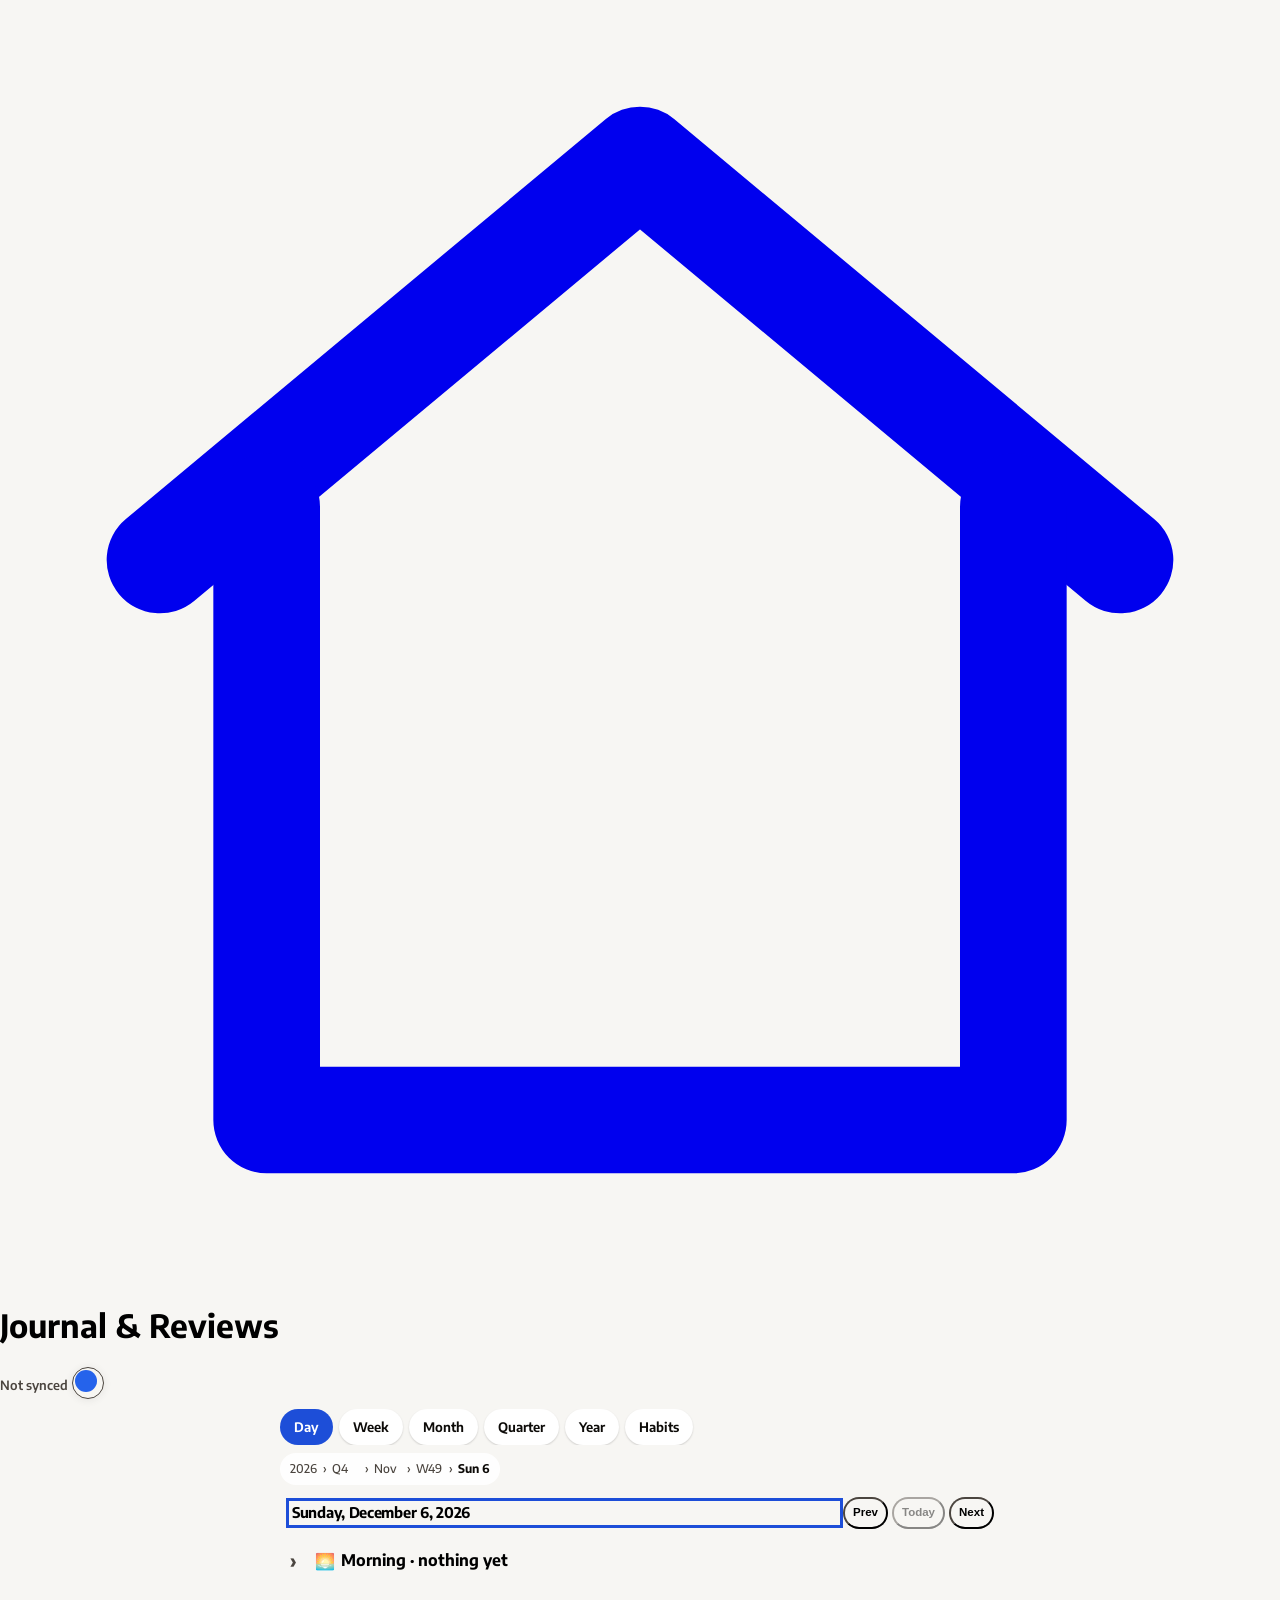
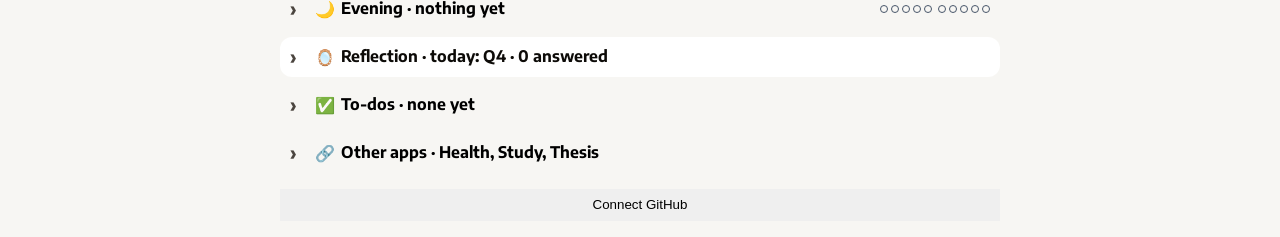
==== commit 5f9e43bf: "Merge pull request #29 from Dong-Xuyong/cursor/journal-cutover-2-354a Co-authored-by: Dong Xuyong <D" ====
--- a/index.html
+++ b/index.html
@@ -9,51 +9,54 @@
   <title>Journal & Reviews</title>
   <link rel="icon" href="data:image/svg+xml,<svg xmlns='http://www.w3.org/2000/svg' viewBox='0 0 100 100'><text y='.9em' font-size='90'>📓</text></svg>" />
   <link rel="stylesheet" href="https://fonts.googleapis.com/css2?family=Encode+Sans:wght@400;500;600;700&display=swap" />
-  <link rel="stylesheet" href="dong-ui/theme.css?v=4" />
-  <link rel="stylesheet" href="/ui/shell.css?v=1" />
-  <link rel="stylesheet" href="styles.css?v=13" />
+  <link rel="stylesheet" href="dong-ui/theme.css" />
+  <link rel="stylesheet" href="/ui/shell.css" />
+  <link rel="stylesheet" href="css/base.css" />
+  <link rel="stylesheet" href="css/day.css" />
+  <link rel="stylesheet" href="css/reflect.css" />
+  <link rel="stylesheet" href="css/period.css" />
+  <link rel="stylesheet" href="css/habits.css" />
+  <link rel="manifest" href="manifest.webmanifest" />
   <script src="dong-ui/theme.js"></script>
-  <link rel="manifest" href="manifest.webmanifest" />
 </head>
 <body class="dx">
-  <a class="skip" href="#form">Skip to journal</a>
+  <a class="skip-link" href="#main">Skip to content</a>
   <header class="dx-header">
     <a class="dx-home" href="/" aria-label="Home">
       <svg viewBox="0 0 24 24" fill="none" stroke="currentColor" stroke-width="2" stroke-linecap="round" stroke-linejoin="round" aria-hidden="true"><path d="M3 10.5 12 3l9 7.5"/><path d="M5 9.5V21h14V9.5"/></svg>
     </a>
-    <h1 class="dx-title">📓 Journal & Reviews</h1>
+    <h1 class="dx-title">Journal &amp; Reviews</h1>
     <div class="dx-actions">
       <span id="sync-label" aria-live="polite"></span>
-      <button type="button" data-dong-theme-toggle role="switch" aria-checked="false" aria-label="Toggle color theme"></button>
+      <button type="button" data-dong-theme-toggle aria-label="Toggle color theme"></button>
     </div>
   </header>
   <nav id="tabs" class="dx-tabs" aria-label="Review period"></nav>
-  <section id="hero" class="hero dx-card" aria-labelledby="period-label">
-    <div class="hero-top">
-      <span id="hero-icon" class="hero-icon" aria-hidden="true"></span>
-      <div class="hero-text">
-        <h2 id="period-label"></h2>
-        <p id="parent-line"></p>
+  <nav id="crumbs" class="crumbs" aria-label="Breadcrumb"></nav>
+  <main id="main" tabindex="-1">
+    <div class="period dx-card">
+      <h2 id="period-heading" tabindex="-1"></h2>
+      <div class="period-nav">
+        <button type="button" id="prev" class="dx-btn dx-btn--ghost">Prev</button>
+        <button type="button" id="today" class="dx-btn dx-btn--ghost">Today</button>
+        <button type="button" id="next" class="dx-btn dx-btn--ghost">Next</button>
       </div>
     </div>
-    <div class="hero-foot">
-      <div id="completion"></div>
-      <nav class="period-nav" aria-label="Choose a date">
-        <button type="button" id="prev" class="dx-btn dx-btn--ghost"><span aria-hidden="true">‹</span><span class="visually-hidden">Previous</span></button>
-        <button type="button" id="today" class="dx-btn dx-btn--ghost">Today</button>
-        <button type="button" id="next" class="dx-btn dx-btn--ghost"><span aria-hidden="true">›</span><span class="visually-hidden">Next</span></button>
-      </nav>
-    </div>
-  </section>
-  <main id="form" tabindex="-1" aria-label="Journal"></main>
-  <footer id="connect" hidden>
-    <button type="button" id="btn-connect" class="dx-btn">🔑 Connect GitHub to sync</button>
+    <div id="view"></div>
+  </main>
+  <footer id="connect">
+    <button type="button" id="btn-connect" class="dx-btn">Connect GitHub</button>
   </footer>
-  <script src="dong-ui/gh-sync.js?v=4"></script>
-  <script src="core.js?v=6"></script>
-  <script src="schemas.js?v=5"></script>
-  <script src="gamify.js?v=10"></script>
-  <script src="habits.js?v=9"></script>
-  <script src="app.js?v=13"></script>
+  <div id="announce" class="sr-only" aria-live="polite"></div>
+  <script src="js/data.js"></script>
+  <script src="js/ops.js"></script>
+  <script src="js/cites.js"></script>
+  <script src="js/ui.js"></script>
+  <script src="js/trends.js"></script>
+  <script src="js/views/reflect.js"></script>
+  <script src="js/views/day.js"></script>
+  <script src="js/views/period.js"></script>
+  <script src="js/views/habits.js"></script>
+  <script src="js/app.js"></script>
 </body>
 </html>
--- a/css/base.css
+++ b/css/base.css
@@ -0,0 +1,746 @@
+/* Frame layout, contrast, focus, and folds for the rebuilt journal. */
+
+[hidden] {
+  display: none !important;
+}
+
+:root {
+  --jn-focus: #1d4ed8;
+  --jn-line: #4b453f;
+  --jn-text: var(--dx-text);
+  --jn-muted: #4b453f;
+  --jn-pad: 10px;
+  --jn-gap: 8px;
+  --jn-row: 40px;
+  --jn-tap: 32px;
+  --jn-radius: 12px;
+  --jn-dot-on: #1d4ed8;
+  --jn-dot-off: #475569;
+  --jn-ok: #1d4ed8;
+  --jn-miss: #334155;
+  --jn-unknown: #334155;
+  --jn-error: #b91c1c;
+  --jn-s0: #1d4ed8;
+  --jn-s1: #0f766e;
+  --jn-s2: #6d28d9;
+  --jn-s3: #a16207;
+  --jn-s4: #334155;
+  --jn-s5: #0369a1;
+  --jn-s6: #4d7c0f;
+}
+
+html.dark {
+  --jn-focus: #93c5fd;
+  --jn-line: #d4d4d4;
+  --jn-muted: #d4d4d4;
+  --jn-dot-on: #93c5fd;
+  --jn-dot-off: #cbd5e1;
+  --jn-ok: #93c5fd;
+  --jn-miss: #cbd5e1;
+  --jn-unknown: #cbd5e1;
+  --jn-error: #fca5a5;
+  --jn-s0: #93c5fd;
+  --jn-s1: #5eead4;
+  --jn-s2: #d8b4fe;
+  --jn-s3: #fcd34d;
+  --jn-s4: #cbd5e1;
+  --jn-s5: #7dd3fc;
+  --jn-s6: #bef264;
+}
+
+body.dx,
+body.dx *,
+body.dx *::before,
+body.dx *::after {
+  box-sizing: border-box;
+}
+
+body.dx {
+  max-width: 100%;
+}
+
+body.dx * {
+  transition: none !important;
+}
+
+body.dx,
+.dx-card,
+.crumbs,
+.dx-header,
+.dx-tabs,
+.todo textarea,
+.info-tip {
+  color: var(--dx-text);
+}
+
+.dx-header,
+.dx-tabs,
+.dx-card,
+.crumbs,
+.todo textarea,
+.info-tip,
+.skip-link:focus {
+  background-color: var(--dx-card-solid);
+}
+
+.dx-header {
+  background-color: var(--dx-bg);
+  max-width: 100%;
+}
+
+.dx-actions {
+  min-width: 0;
+}
+
+#sync-label {
+  min-width: 0;
+  max-width: 6.5rem;
+  overflow: hidden;
+  text-overflow: ellipsis;
+  white-space: nowrap;
+  text-align: right;
+  font-size: 0.8rem;
+  font-weight: 600;
+  color: var(--jn-muted);
+}
+
+#sync-label.is-error {
+  color: var(--jn-error);
+}
+
+.dx-header .dong-theme-toggle {
+  position: static;
+  width: var(--jn-tap);
+  height: var(--jn-tap);
+  min-width: var(--jn-tap);
+  min-height: var(--jn-tap);
+  flex: 0 0 var(--jn-tap);
+  border-color: var(--jn-line);
+  color: var(--dx-text);
+  background: var(--dx-card-solid);
+}
+
+#main,
+.crumbs,
+#connect {
+  width: min(720px, calc(100% - 24px));
+  margin-left: auto;
+  margin-right: auto;
+}
+
+#main {
+  padding-bottom: calc(var(--jn-gap) + env(safe-area-inset-bottom));
+}
+
+#main:focus {
+  outline: none;
+}
+
+body.dx nav.dx-tabs {
+  display: flex;
+  flex-wrap: nowrap;
+  align-items: center;
+  gap: 6px;
+  width: min(720px, calc(100% - 24px));
+  max-width: 100%;
+  height: 36px;
+  max-height: 36px;
+  margin: 10px auto 0;
+  padding: 0;
+  overflow-x: auto;
+  overflow-y: hidden;
+  background: transparent;
+  border: 0;
+  border-radius: 0;
+  box-shadow: none;
+  scrollbar-width: none;
+  -webkit-overflow-scrolling: touch;
+}
+
+body.dx nav.dx-tabs::-webkit-scrollbar,
+body.dx nav.crumbs ol::-webkit-scrollbar {
+  display: none;
+}
+
+body.dx nav.dx-tabs > a {
+  flex: 0 0 auto;
+  display: inline-flex;
+  align-items: center;
+  justify-content: center;
+  min-width: var(--jn-tap);
+  height: 36px;
+  min-height: 36px;
+  max-height: 36px;
+  padding: 0 14px;
+  border: 0;
+  border-radius: 999px;
+  background: #ffffff;
+  color: #0d0b08;
+  box-shadow: 0 1px 2px hsl(0 0% 0% / 0.16);
+  font-size: 0.82rem;
+  font-weight: 650;
+  letter-spacing: 0;
+  line-height: 1;
+  text-decoration: none;
+  white-space: nowrap;
+}
+
+body.dx nav.dx-tabs > a[aria-current="page"] {
+  background: #1d4ed8;
+  color: #ffffff;
+  box-shadow: none;
+}
+
+html.dark body.dx nav.dx-tabs {
+  background: transparent;
+  border: 0;
+}
+
+html.dark body.dx nav.dx-tabs > a {
+  background: #1f1f1f;
+  color: #efeeec;
+  box-shadow: none;
+  border: 1px solid #3f3f3f;
+}
+
+html.dark body.dx nav.dx-tabs > a[aria-current="page"] {
+  background: #60a5fa;
+  color: #0d0d0d;
+  border-color: #60a5fa;
+}
+
+body.dx nav.crumbs {
+  width: min(720px, calc(100% - 24px));
+  max-width: 100%;
+  margin: 8px auto;
+  padding: 0;
+  border: 0;
+  border-radius: 0;
+  background: transparent;
+  box-shadow: none;
+}
+
+body.dx nav.crumbs ol {
+  display: flex;
+  flex-wrap: nowrap;
+  align-items: center;
+  width: max-content;
+  max-width: 100%;
+  height: 32px;
+  margin: 0;
+  padding: 0 8px;
+  list-style: none;
+  overflow-x: auto;
+  overflow-y: hidden;
+  border-radius: 999px;
+  background: hsl(0 0% 100% / 0.94);
+  scrollbar-width: none;
+  -webkit-overflow-scrolling: touch;
+}
+
+body.dx nav.crumbs li {
+  display: flex;
+  flex: 0 0 auto;
+  align-items: center;
+  min-width: 0;
+  max-width: none;
+}
+
+body.dx nav.crumbs li + li::before {
+  content: "\203A";
+  padding: 0 3px;
+  color: var(--jn-muted);
+  font-size: 0.75rem;
+  font-weight: 500;
+}
+
+body.dx nav.crumbs a {
+  display: inline-flex;
+  align-items: center;
+  max-width: none;
+  min-width: var(--jn-tap);
+  min-height: var(--jn-tap);
+  height: var(--jn-tap);
+  padding: 0 2px;
+  background: transparent;
+  color: var(--jn-muted);
+  font-weight: 500;
+  font-size: 0.75rem;
+  line-height: 1;
+  white-space: nowrap;
+  text-decoration: none;
+}
+
+body.dx nav.crumbs a[aria-current="page"] {
+  color: #0d0b08;
+  font-weight: 700;
+}
+
+html.dark body.dx nav.crumbs {
+  background: transparent;
+  color: #d4d4d4;
+}
+
+html.dark body.dx nav.crumbs ol {
+  background: #1f1f1f;
+}
+
+html.dark body.dx nav.crumbs a,
+html.dark body.dx nav.crumbs a[aria-current="page"] {
+  background: transparent;
+  color: #d4d4d4;
+}
+
+html.dark body.dx nav.crumbs a[aria-current="page"] {
+  color: #efeeec;
+}
+
+.period {
+  display: flex;
+  flex-wrap: nowrap;
+  align-items: center;
+  gap: 6px;
+  margin: 0 0 var(--jn-gap);
+  padding: 4px 6px 4px 12px;
+  border-radius: var(--jn-radius);
+}
+
+#period-heading {
+  flex: 1 1 auto;
+  min-width: 0;
+  margin: 0;
+  font-size: 0.92rem;
+  font-weight: 700;
+  letter-spacing: -0.02em;
+  line-height: 1.2;
+  white-space: nowrap;
+  overflow: hidden;
+  text-overflow: ellipsis;
+}
+
+#period-heading:focus {
+  outline: 3px solid var(--jn-focus);
+  outline-offset: 3px;
+}
+
+.period-nav {
+  display: flex;
+  flex: 0 0 auto;
+  flex-wrap: nowrap;
+  align-items: center;
+  gap: 4px;
+  margin: 0;
+}
+
+.period-nav .dx-btn:disabled {
+  opacity: 0.45;
+  cursor: default;
+}
+
+.period-nav .dx-btn {
+  flex: 0 0 auto;
+  height: var(--jn-tap);
+  min-height: var(--jn-tap);
+  min-width: var(--jn-tap);
+  padding: 0 8px;
+  border-radius: 999px;
+  font-size: 0.72rem;
+  font-weight: 600;
+  line-height: 1;
+  white-space: nowrap;
+}
+
+body.dx nav.dx-tabs > a:focus-visible,
+body.dx nav.crumbs a:focus-visible,
+body.dx .period-nav .dx-btn:focus-visible {
+  outline-offset: -3px;
+}
+
+.dx-btn {
+  min-height: var(--jn-tap);
+  min-width: var(--jn-tap);
+  border-color: transparent;
+}
+
+.dx-btn--ghost {
+  color: var(--dx-text);
+  background: var(--dx-card-solid);
+  border-color: var(--jn-line);
+}
+
+#connect {
+  margin-top: 8px;
+  margin-bottom: 16px;
+}
+
+#connect[hidden] {
+  display: none;
+}
+
+#btn-connect {
+  width: 100%;
+}
+
+.skip-link {
+  position: absolute;
+  left: 8px;
+  top: 8px;
+  z-index: 80;
+  display: inline-flex;
+  align-items: center;
+  min-width: var(--jn-tap);
+  min-height: var(--jn-tap);
+  padding: 4px 10px;
+  border-radius: 10px;
+  background: var(--dx-card-solid);
+  color: var(--dx-text);
+  font-weight: 700;
+  text-decoration: underline;
+  transform: translateY(-160%);
+  pointer-events: none;
+}
+
+.skip-link:focus {
+  transform: none;
+  pointer-events: auto;
+}
+
+.sr-only {
+  position: absolute;
+  width: 1px;
+  height: 1px;
+  padding: 0;
+  margin: -1px;
+  overflow: hidden;
+  clip-path: inset(50%);
+  white-space: nowrap;
+  border: 0;
+}
+
+body.dx :focus-visible {
+  outline: 3px solid var(--jn-focus);
+  outline-offset: 2px;
+}
+
+.dx-header .dong-theme-toggle:focus-visible {
+  outline: 3px solid var(--jn-focus);
+  outline-offset: 2px;
+  box-shadow: none;
+}
+
+.fold {
+  margin: 0 0 var(--jn-gap);
+  padding: 0 var(--jn-pad);
+  max-width: 100%;
+  border-radius: var(--jn-radius);
+}
+
+.fold.is-open {
+  padding-bottom: var(--jn-pad);
+}
+
+.fold-heading {
+  margin: 0;
+  font-size: 1rem;
+}
+
+body.dx .fold > .fold-bar > .fold-heading > .fold-summary {
+  display: flex;
+  align-items: center;
+  gap: 6px;
+  width: 100%;
+  min-height: var(--jn-row);
+  height: var(--jn-row);
+  max-height: var(--jn-row);
+  margin: 0;
+  padding: 0;
+  border: 0;
+  background: none;
+  color: inherit;
+  font: inherit;
+  font-size: 0.95rem;
+  text-align: left;
+  cursor: pointer;
+  font-weight: 700;
+  line-height: 1.35;
+  white-space: nowrap;
+}
+
+.fold-summary::before {
+  content: "\203A";
+  flex: 0 0 auto;
+  width: 1em;
+  color: var(--jn-muted);
+  font-size: 1.2rem;
+  line-height: 1;
+}
+
+.fold.is-open > .fold-bar .fold-summary::before {
+  transform: rotate(90deg);
+}
+
+@media (prefers-reduced-motion: no-preference) {
+  .fold-summary::before {
+    transition: transform 0.15s ease;
+  }
+}
+
+.fold-emoji {
+  flex: 0 0 auto;
+  font-size: 1rem;
+  line-height: 1;
+}
+
+.fold-line {
+  min-width: 0;
+  margin: 0;
+  font-size: 1rem;
+  line-height: 1.35;
+}
+
+.fold > .fold-bar .fold-line {
+  flex: 1 1 auto;
+  overflow: hidden;
+  white-space: nowrap;
+  text-overflow: ellipsis;
+}
+
+.fold-body {
+  min-width: 0;
+  padding-top: 4px;
+}
+
+.field-line,
+.empty-line,
+.habit-note {
+  margin: 0 0 8px;
+  overflow-wrap: anywhere;
+  line-height: 1.4;
+}
+
+.field-name {
+  font-weight: 700;
+}
+
+.todo-list,
+.undo-list {
+  list-style: none;
+  margin: 0;
+  padding: 0;
+}
+
+.todo,
+.undo-row {
+  display: flex;
+  flex-wrap: wrap;
+  align-items: flex-start;
+  gap: 8px;
+  max-width: 100%;
+  margin: 0 0 8px;
+}
+
+.todo {
+  align-items: center;
+  min-height: var(--jn-tap);
+}
+
+body.dx .todo input[type="checkbox"],
+.todo-check {
+  width: 24px;
+  height: 24px;
+  min-width: 24px;
+  min-height: 24px;
+  flex: 0 0 24px;
+  margin: 0;
+  accent-color: var(--dx-accent);
+  border: 2px solid var(--jn-line);
+  border-radius: 6px;
+}
+
+body.dx .todo textarea,
+.todo textarea {
+  flex: 1 1 8rem;
+  min-width: 0;
+  min-height: var(--jn-tap);
+  box-sizing: border-box;
+  padding: 4px 8px;
+  border: 2px solid var(--jn-line);
+  border-radius: 10px;
+  font: inherit;
+  font-size: 16px;
+  line-height: 1.4;
+  resize: vertical;
+  background: var(--dx-card-solid);
+  color: var(--dx-text);
+}
+
+.todo textarea::placeholder {
+  color: var(--jn-muted);
+  opacity: 1;
+}
+
+body.dx .todo .del,
+body.dx .info-btn,
+body.dx .undo-row button,
+body.dx .add-todo,
+.todo .del,
+.info-btn,
+.undo-row button,
+.add-todo {
+  min-width: var(--jn-tap);
+  min-height: var(--jn-tap);
+}
+
+.add-todo {
+  width: 100%;
+  margin-top: 4px;
+}
+
+.year-status {
+  display: flex;
+  flex-wrap: wrap;
+  gap: 6px;
+  width: 100%;
+  margin: 0 0 8px;
+}
+
+.year-status [role="radio"] {
+  min-width: var(--jn-tap);
+  min-height: var(--jn-tap);
+  padding: 4px 10px;
+  border: 2px solid var(--jn-line);
+  border-radius: 999px;
+  background: var(--dx-card-solid);
+  color: var(--dx-text);
+  font: inherit;
+  font-weight: 700;
+}
+
+.year-status [role="radio"][aria-checked="true"] {
+  border-color: var(--dx-accent);
+  box-shadow: inset 0 0 0 2px var(--dx-accent);
+}
+
+.info-wrap {
+  position: relative;
+  display: block;
+  max-width: 100%;
+  margin: 0 0 8px;
+}
+
+.info-tip {
+  display: block;
+  margin-top: 6px;
+  padding: 8px 10px;
+  border: 2px solid var(--jn-line);
+  border-radius: 10px;
+  line-height: 1.4;
+  overflow-wrap: anywhere;
+}
+
+.info-by {
+  display: block;
+  margin-top: 4px;
+  color: var(--jn-muted);
+}
+
+.undo-row {
+  align-items: center;
+}
+
+html.dark .dx-card,
+html.dark .todo textarea,
+html.dark .info-tip,
+html.dark .dx-btn--ghost,
+html.dark .info-btn,
+html.dark .year-status [role="radio"] {
+  background-color: #1f1f1f;
+  color: #efeeec;
+}
+
+html.dark .dx-btn {
+  background-color: #60a5fa;
+  color: #0d0d0d;
+}
+
+html.dark .dx-btn--ghost {
+  background-color: #1f1f1f;
+  color: #efeeec;
+  border-color: #d4d4d4;
+}
+
+.jn-chip {
+  display: inline-flex;
+  align-items: center;
+  gap: 4px;
+  max-width: 100%;
+  height: 28px;
+  max-height: 28px;
+  padding: 0 8px;
+  border: 1px solid var(--jn-line);
+  border-radius: 999px;
+  background: var(--dx-card-solid);
+  color: var(--dx-text);
+  font-size: 0.8rem;
+  font-weight: 600;
+  line-height: 1;
+  white-space: nowrap;
+}
+
+.jn-chip-emoji {
+  flex: 0 0 auto;
+  font-size: 0.95rem;
+  line-height: 1;
+}
+
+.jn-dots {
+  display: inline-flex;
+  align-items: center;
+  gap: 3px;
+  flex: 0 0 auto;
+}
+
+.jn-dot {
+  box-sizing: border-box;
+  width: 8px;
+  height: 8px;
+  border: 1.5px solid var(--jn-dot-off);
+  border-radius: 50%;
+  background: transparent;
+}
+
+.jn-dot.on {
+  border-color: var(--jn-dot-on);
+  background: var(--jn-dot-on);
+}
+
+.is-error {
+  color: var(--jn-error);
+}
+
+.is-done {
+  color: var(--jn-ok);
+  border-color: var(--jn-ok);
+}
+
+.is-miss {
+  color: var(--jn-miss);
+  background: transparent;
+  border: 2px solid var(--jn-miss);
+}
+
+.is-unknown {
+  color: var(--jn-unknown);
+  background: transparent;
+  border: 2px dashed var(--jn-unknown);
+}
+
+@media (prefers-reduced-motion: reduce) {
+  *,
+  *::before,
+  *::after {
+    animation: none !important;
+    transition: none !important;
+    scroll-behavior: auto !important;
+  }
+}
--- a/css/day.css
+++ b/css/day.css
@@ -0,0 +1,394 @@
+/* Day view. Compact cards: 40px fold rows, 8px gaps, 10px padding.
+   Text stays on the solid card colour so it stays readable over the shell art. */
+
+.day-view {
+  display: flex;
+  flex-direction: column;
+  gap: var(--jn-gap, 8px);
+  width: 100%;
+  max-width: 100%;
+  min-width: 0;
+  color: var(--dx-text);
+  overflow-wrap: anywhere;
+}
+
+.day-view,
+.day-view * {
+  box-sizing: border-box;
+  min-width: 0;
+}
+
+.day-quote,
+.day-fold {
+  max-width: 100%;
+  background: var(--dx-card-solid);
+  color: var(--dx-text);
+}
+
+.day-view .fold {
+  margin: 0;
+  padding: 0 var(--jn-pad, 10px);
+}
+
+.day-view .fold.is-open {
+  padding-bottom: 8px;
+}
+
+.day-view .fold-heading,
+.day-view .fold-bar {
+  margin: 0;
+}
+
+.day-view .fold-summary {
+  flex-wrap: nowrap;
+  gap: 6px;
+  min-height: var(--jn-row, 40px);
+  padding: 0;
+}
+
+.day-view .fold:not(.is-open) .fold-summary {
+  height: var(--jn-row, 40px);
+  max-height: var(--jn-row, 40px);
+}
+
+.day-view .fold-emoji {
+  flex: none;
+  font-size: 1rem;
+  line-height: 1;
+}
+
+.day-view .day-fold:not(.is-open) .fold-line {
+  flex: 1 1 auto;
+}
+
+.day-quote {
+  margin: 0;
+}
+
+.day-quote blockquote {
+  margin: 0;
+  max-width: 100%;
+  font-size: 1rem;
+  line-height: 1.35;
+  overflow-wrap: anywhere;
+  word-break: break-word;
+}
+
+.day-fold-body {
+  max-width: 100%;
+  padding-top: 2px;
+}
+
+.day-field {
+  margin: 0 0 6px;
+  max-width: 100%;
+}
+
+.day-field:last-child {
+  margin-bottom: 0;
+}
+
+.day-label-row {
+  display: flex;
+  flex-wrap: wrap;
+  align-items: center;
+  justify-content: space-between;
+  gap: 6px;
+  min-height: var(--jn-tap, 32px);
+  max-width: 100%;
+}
+
+.day-label {
+  margin: 0;
+  color: var(--jn-muted, #4b453f);
+  font-size: 0.85rem;
+  font-weight: 600;
+  line-height: 1.35;
+}
+
+.day-copy,
+.day-note,
+.day-missing,
+.day-list,
+.day-carry-text {
+  max-width: 100%;
+  overflow-wrap: anywhere;
+  word-break: break-word;
+}
+
+.day-copy {
+  margin: 1px 0 0;
+  line-height: 1.35;
+  white-space: pre-wrap;
+}
+
+.day-list {
+  margin: 1px 0 0;
+  padding-left: 1.2rem;
+}
+
+.day-list li {
+  margin: 0;
+  line-height: 1.35;
+}
+
+.day-priorities li {
+  line-height: 1.35;
+}
+
+.day-note,
+.day-missing {
+  margin: 4px 0 0;
+  color: var(--jn-muted, #4b453f);
+  line-height: 1.35;
+}
+
+.day-label-row .day-label {
+  flex: 1 1 0;
+  min-width: 0;
+}
+
+.day-info {
+  display: contents;
+}
+
+.day-info .info-tip {
+  flex: 1 0 100%;
+  margin-top: 0;
+}
+
+.day-view .info-btn {
+  width: 28px;
+  height: 28px;
+  min-width: 28px;
+  min-height: 28px;
+  padding: 0;
+  border: 1px solid var(--jn-line, var(--dx-border));
+  border-radius: 8px;
+  background: var(--dx-card-solid);
+  color: var(--dx-text);
+  font: 600 0.85rem/1 var(--dx-font, inherit);
+}
+
+.day-chips {
+  display: flex;
+  flex-wrap: wrap;
+  align-items: center;
+  gap: 6px;
+  margin: 0 0 6px;
+  max-width: 100%;
+}
+
+.day-view .jn-chip {
+  display: inline-flex;
+  align-items: center;
+  gap: 4px;
+  height: 28px;
+  max-height: 28px;
+  max-width: 100%;
+  padding: 0 8px;
+  border: 1px solid var(--jn-line, #4b453f);
+  border-radius: 999px;
+  background: var(--dx-card-solid, #fff);
+  color: var(--dx-text, #0d0b08);
+  font-size: 0.8rem;
+  font-weight: 600;
+  line-height: 1;
+  white-space: nowrap;
+}
+
+.day-view .jn-dots {
+  display: inline-flex;
+  align-items: center;
+  gap: 3px;
+  flex: none;
+}
+
+.day-view .jn-dot {
+  display: block;
+  width: 8px;
+  height: 8px;
+  min-width: 8px;
+  flex: none;
+  border: 1.5px solid var(--jn-dot-off, var(--jn-muted, #4b453f));
+  border-radius: 50%;
+  background: transparent;
+}
+
+.day-view .jn-dot.on {
+  border-color: var(--jn-dot-on, #1d4ed8);
+  background: var(--jn-dot-on, #1d4ed8);
+}
+
+.day-eve-dots {
+  display: inline-flex;
+  align-items: center;
+  gap: 6px;
+  flex: none;
+  margin-left: auto;
+}
+
+.day-fold.is-open .day-eve-dots {
+  display: none;
+}
+
+.day-view label {
+  display: flex;
+  align-items: center;
+  gap: 8px;
+  max-width: 100%;
+  min-height: var(--jn-tap, 32px);
+}
+
+.day-view label span {
+  flex: 1;
+  overflow-wrap: anywhere;
+  word-break: break-word;
+}
+
+.day-study,
+.day-add,
+.day-app,
+.day-view .add-todo,
+.day-view .del,
+.day-view a.dx-btn {
+  min-height: var(--jn-tap, 32px);
+  min-width: var(--jn-tap, 32px);
+  max-width: 100%;
+  white-space: normal;
+}
+
+.day-study {
+  display: inline-flex;
+  align-items: center;
+  margin: 0 0 4px;
+  padding: 4px 10px;
+  background: var(--dx-card-solid);
+  color: var(--dx-text);
+  text-decoration: underline;
+}
+
+.day-yesterday {
+  margin-top: 8px;
+}
+
+.day-carry-list,
+.day-apps {
+  list-style: none;
+  margin: 4px 0 0;
+  padding: 0;
+}
+
+.day-carry {
+  display: flex;
+  flex-direction: row;
+  align-items: center;
+  gap: 8px;
+  min-height: var(--jn-tap, 32px);
+  margin: 0 0 6px;
+}
+
+.day-carry-mark {
+  flex: none;
+  width: 1.25rem;
+  line-height: 1;
+  text-align: center;
+}
+
+.day-carry-text {
+  flex: 1 1 auto;
+  line-height: 1.35;
+}
+
+.day-add {
+  flex: none;
+  height: var(--jn-tap, 32px);
+  padding: 0 10px;
+  background: var(--dx-card-solid);
+  color: var(--dx-text);
+}
+
+.day-apps {
+  display: flex;
+  flex-direction: column;
+  gap: 6px;
+}
+
+.day-app {
+  display: flex;
+  align-items: center;
+  min-height: var(--jn-tap, 32px);
+  padding: 4px 10px;
+  border: 1px solid var(--jn-line, var(--dx-border));
+  border-radius: var(--jn-radius, 12px);
+  background: var(--dx-card-solid);
+  color: var(--dx-accent);
+  font-weight: 600;
+  text-decoration: underline;
+}
+
+.day-view textarea,
+.day-view input[type="text"] {
+  display: block;
+  width: 100%;
+  max-width: 100%;
+  min-height: var(--jn-tap, 32px);
+  padding: 6px 8px;
+  border: 1px solid var(--jn-line, var(--dx-border));
+  border-radius: 10px;
+  background: var(--dx-card-solid);
+  color: var(--dx-text);
+  font: inherit;
+  line-height: 1.35;
+}
+
+.day-view input[type="checkbox"] {
+  width: 24px;
+  height: 24px;
+  min-width: 24px;
+  min-height: 24px;
+  margin: 4px 0;
+  flex: 0 0 24px;
+  accent-color: var(--dx-accent);
+}
+
+.day-view a:focus-visible,
+.day-view button:focus-visible,
+.day-view input:focus-visible,
+.day-view textarea:focus-visible {
+  outline: 3px solid var(--dx-accent);
+  outline-offset: 2px;
+}
+
+.day-view .sr-only {
+  position: absolute;
+  width: 1px;
+  height: 1px;
+  padding: 0;
+  margin: -1px;
+  overflow: hidden;
+  clip: rect(0, 0, 0, 0);
+  white-space: nowrap;
+  border: 0;
+}
+
+.day-reflect {
+  margin: 0;
+  padding: 0;
+  min-width: 0;
+  max-width: 100%;
+}
+
+.day-view .day-reflect .fold {
+  margin: 0;
+}
+
+@media (prefers-reduced-motion: reduce) {
+  .day-view *,
+  .day-view *::before,
+  .day-view *::after {
+    animation: none !important;
+    transition: none !important;
+    scroll-behavior: auto !important;
+  }
+}
--- a/css/reflect.css
+++ b/css/reflect.css
@@ -0,0 +1,192 @@
+/* Reflections. Opaque cards so text stays 4.5:1 on the shell art. */
+
+.reflect-fold {
+  max-width: 100%;
+  min-width: 0;
+  box-sizing: border-box;
+  margin: 0 0 var(--jn-gap, 8px);
+  padding: 3px 10px;
+  background-color: var(--dx-card-solid, #ffffff);
+  color: var(--dx-text, #0d0b08);
+  overflow-wrap: anywhere;
+}
+
+.reflect-fold > .fold-bar > .fold-heading {
+  margin: 0;
+  font-size: 1rem;
+  font-weight: 700;
+  line-height: 1;
+}
+
+.reflect-fold > .fold-bar .fold-summary {
+  min-height: var(--jn-row, 40px);
+  height: var(--jn-row, 40px);
+  padding: 0;
+  overflow: hidden;
+  line-height: 1.35;
+}
+
+.reflect-fold .fold-emoji {
+  flex: 0 0 auto;
+  font-size: 1rem;
+  line-height: 1;
+}
+
+.reflect-fold,
+.reflect-fold * {
+  box-sizing: border-box;
+}
+
+html.dark .reflect-fold,
+html[data-theme="dark"] .reflect-fold {
+  background-color: var(--dx-card-solid, #1f1f1f);
+  color: var(--dx-text, #efeeec);
+}
+
+html.dark .reflect-kicker,
+html.dark .reflect-when,
+html.dark .reflect-note,
+html.dark .reflect-count,
+html[data-theme="dark"] .reflect-kicker,
+html[data-theme="dark"] .reflect-when,
+html[data-theme="dark"] .reflect-note,
+html[data-theme="dark"] .reflect-count {
+  color: var(--jn-muted, #d4d4d4);
+}
+
+.reflect-fold .reflect-fold {
+  margin-top: 8px;
+  box-shadow: none;
+}
+
+.reflect-box:focus-visible,
+.reflect-save:focus-visible {
+  outline: 3px solid var(--dx-accent, #1d4ed8);
+  outline-offset: 2px;
+}
+
+.reflect-kicker,
+.reflect-when,
+.reflect-note,
+.reflect-count {
+  color: var(--jn-muted, #4b453f);
+}
+
+.reflect-kicker,
+.reflect-count,
+.reflect-note {
+  margin: 0 0 8px;
+  font-size: 0.95rem;
+  font-weight: 700;
+  line-height: 1.4;
+  overflow-wrap: anywhere;
+}
+
+.reflect-today {
+  min-width: 0;
+}
+
+.reflect-field {
+  display: block;
+  min-width: 0;
+  margin: 0 0 8px;
+  color: inherit;
+  font-weight: 600;
+  line-height: 1.4;
+}
+
+.reflect-question,
+.reflect-answer,
+.reflect-empty {
+  display: block;
+  margin: 0 0 8px;
+  color: inherit;
+  font-weight: 600;
+  line-height: 1.4;
+  overflow-wrap: anywhere;
+}
+
+.reflect-answer,
+.reflect-empty {
+  font-weight: 400;
+  white-space: pre-wrap;
+}
+
+.reflect-box {
+  display: block;
+  width: 100%;
+  max-width: 100%;
+  min-height: 0;
+  margin: 0;
+  padding: 8px 10px;
+  border: 2px solid var(--dx-muted, #5c574f);
+  border-radius: 10px;
+  background: var(--dx-card-solid, #ffffff);
+  color: var(--dx-text, #0d0b08);
+  font: inherit;
+  font-size: 16px;
+  line-height: 1.4;
+  resize: vertical;
+}
+
+html.dark .reflect-box,
+html[data-theme="dark"] .reflect-box {
+  background: var(--dx-card-solid, #1f1f1f);
+  color: var(--dx-text, #efeeec);
+  border-color: var(--dx-muted, #b8b8b8);
+}
+
+.reflect-actions {
+  display: flex;
+  flex-wrap: wrap;
+  align-items: center;
+  gap: 8px;
+  margin: 0 0 12px;
+}
+
+.reflect-save {
+  min-width: var(--jn-tap, 32px);
+  min-height: var(--jn-tap, 32px);
+  height: var(--jn-tap, 32px);
+  padding: 0 12px;
+  border: 2px solid var(--dx-accent, #1d4ed8);
+  border-radius: 10px;
+  background: var(--dx-accent, #1d4ed8);
+  color: var(--dx-accent-fg, #ffffff);
+  font: inherit;
+  font-size: 1rem;
+  font-weight: 700;
+  line-height: 1;
+  cursor: pointer;
+}
+
+.reflect-answers {
+  list-style: none;
+  margin: 0;
+  padding: 0;
+}
+
+.reflect-answers li {
+  min-width: 0;
+  margin: 0 0 8px;
+  padding-top: 8px;
+  border-top: 2px solid var(--dx-muted, #5c574f);
+}
+
+.reflect-when {
+  display: block;
+  margin: 0 0 4px;
+  font-size: 0.95rem;
+  font-weight: 700;
+}
+
+.reflect-digest {
+  min-width: 0;
+}
+
+@media (prefers-reduced-motion: reduce) {
+  .reflect-fold,
+  .reflect-fold * {
+    transition: none;
+  }
+}
--- a/css/period.css
+++ b/css/period.css
@@ -0,0 +1,366 @@
+/* Period views: compact cards, chips, dots, and the mood/energy chart. */
+
+.period-view {
+  --trend-mood: var(--jn-s0, #1d4ed8);
+  --trend-energy: var(--jn-s1, #0f766e);
+  --period-dot-on: var(--jn-dot-on, #1d4ed8);
+  --period-dot-off: var(--jn-dot-off, #334155);
+  display: flex;
+  flex-direction: column;
+  gap: var(--jn-gap, 8px);
+  min-width: 0;
+  max-width: 100%;
+  color: var(--dx-text, #0d0b08);
+}
+
+html.dark .period-view,
+[data-theme="dark"] .period-view {
+  --trend-mood: var(--jn-s0, #93c5fd);
+  --trend-energy: var(--jn-s1, #5eead4);
+  --period-dot-on: var(--jn-dot-on, #93c5fd);
+  --period-dot-off: var(--jn-dot-off, #cbd5e1);
+}
+
+@media (prefers-color-scheme: dark) {
+  :root:not([data-theme]):not([style*="color-scheme"]) .period-view {
+    --trend-mood: var(--jn-s0, #93c5fd);
+    --trend-energy: var(--jn-s1, #5eead4);
+    --period-dot-on: var(--jn-dot-on, #93c5fd);
+    --period-dot-off: var(--jn-dot-off, #cbd5e1);
+  }
+}
+
+.period-view,
+.period-view * {
+  box-sizing: border-box;
+  overflow-wrap: anywhere;
+  min-width: 0;
+}
+
+.period-view .period-fold,
+.period-view .fold {
+  margin: 0;
+  padding: 3px 10px;
+  background: var(--dx-card-solid, #ffffff);
+  color: var(--dx-text, #0d0b08);
+  max-width: 100%;
+}
+
+.period-view .fold-summary {
+  min-height: var(--jn-row, 40px);
+  padding: 0;
+}
+
+.period-view .fold:not(.is-open) .fold-summary {
+  height: 40px;
+}
+
+.period-view .fold.is-open .fold-line {
+  white-space: normal;
+}
+
+.period-view .fold:not(.is-open) {
+  max-height: 48px;
+}
+
+.period-view .period-fold > .fold-panel,
+.period-view .fold-body {
+  padding: 4px 0 0;
+}
+
+.period-view .fold-emoji {
+  flex: none;
+  font-size: 1rem;
+  line-height: 1;
+}
+
+.period-view h4,
+.period-view .period-goal-name,
+.period-view .glance-checks-label {
+  margin: 0;
+  font-size: 0.85rem;
+  font-weight: 600;
+  line-height: 1.35;
+  color: var(--jn-muted, #4b453f);
+}
+
+.period-view p,
+.period-view li {
+  margin: 0 0 6px;
+  font-size: 0.95rem;
+  line-height: 1.35;
+}
+
+.period-view .period-field {
+  margin-top: 6px;
+}
+
+.period-view .period-field-head {
+  display: flex;
+  flex-wrap: wrap;
+  align-items: center;
+  gap: 6px;
+  min-height: 32px;
+  margin-bottom: 2px;
+}
+
+.period-view .period-merge {
+  margin-top: 2px;
+}
+
+.period-view .period-list,
+.period-view .period-readonly {
+  margin: 2px 0 0;
+  padding-left: 1.2em;
+}
+
+.period-view .period-missing,
+.period-view .period-note {
+  color: var(--jn-muted, #4b453f);
+  font-size: 0.85rem;
+}
+
+.period-view a {
+  color: var(--dx-text, #0d0b08);
+  text-decoration: underline;
+}
+
+.period-view a.period-child {
+  display: flex;
+  align-items: center;
+  gap: 8px;
+  width: 100%;
+  max-width: 100%;
+  height: 36px;
+  min-height: 36px;
+  margin-top: 2px;
+  padding: 0 2px;
+  overflow: hidden;
+}
+
+.period-view .period-child-name {
+  flex: 1 1 auto;
+  min-width: 0;
+  overflow: hidden;
+  text-overflow: ellipsis;
+  white-space: nowrap;
+}
+
+.period-view .period-child-mood {
+  flex: none;
+  font-size: 0.85rem;
+  white-space: nowrap;
+}
+
+.period-view a.period-habit,
+.period-view a.period-app {
+  display: flex;
+  align-items: center;
+  width: 100%;
+  min-height: var(--jn-tap, 32px);
+  margin-top: 2px;
+  padding: 4px 2px;
+}
+
+.period-view .info-btn {
+  width: 32px;
+  height: 32px;
+  min-width: 32px;
+  min-height: 32px;
+  padding: 0;
+}
+
+.period-view a:focus,
+.period-view button:focus,
+.period-view input:focus,
+.period-view textarea:focus,
+.period-view select:focus,
+.period-view [tabindex]:focus,
+.period-view a:focus-visible,
+.period-view button:focus-visible,
+.period-view input:focus-visible,
+.period-view textarea:focus-visible,
+.period-view select:focus-visible,
+.period-view [tabindex]:focus-visible {
+  outline: 3px solid var(--dx-accent, #1d4ed8);
+  outline-offset: 2px;
+}
+
+.period-view .glance-metrics,
+.period-view .glance-checks,
+.period-view .period-goal-row {
+  display: flex;
+  flex-wrap: wrap;
+  align-items: center;
+  gap: 6px 8px;
+  max-width: 100%;
+}
+
+.period-view .glance-metrics {
+  margin-top: 2px;
+}
+
+.period-view .glance-metric {
+  display: inline-flex;
+  align-items: center;
+  gap: 6px;
+  max-width: 100%;
+}
+
+.period-view .glance-exact {
+  font-size: 0.85rem;
+  font-weight: 600;
+  font-variant-numeric: tabular-nums;
+  line-height: 1.2;
+}
+
+.period-view .jn-chip {
+  display: inline-flex;
+  align-items: center;
+  gap: 4px;
+  max-width: 100%;
+  max-height: 28px;
+  padding: 2px 6px;
+  border: 1px solid var(--jn-line, #4b453f);
+  border-radius: 999px;
+  background: transparent;
+  color: var(--dx-text, #0d0b08);
+  font-size: 0.85rem;
+  font-weight: 600;
+  line-height: 1.2;
+}
+
+.period-view .jn-dots {
+  display: inline-flex;
+  flex-wrap: wrap;
+  align-items: center;
+  gap: 3px;
+  max-width: 100%;
+}
+
+.period-view .jn-chip .jn-dots {
+  flex-wrap: nowrap;
+}
+
+.period-view .jn-dot {
+  display: inline-block;
+  width: 8px;
+  height: 8px;
+  flex: none;
+  box-sizing: border-box;
+  border: 1.5px solid var(--period-dot-off);
+  border-radius: 50%;
+  background: transparent;
+}
+
+.period-view .jn-dot.on {
+  background: var(--period-dot-on);
+  border-color: var(--period-dot-on);
+}
+
+.period-view .period-goal-next {
+  flex: 1 1 8rem;
+  min-width: 0;
+  font-size: 0.95rem;
+  line-height: 1.35;
+}
+
+.trend-chart {
+  display: block;
+  width: 100%;
+  height: auto;
+  max-width: 100%;
+  margin-top: 6px;
+}
+
+.trend-grid {
+  stroke: var(--dx-border, #c8c4ba);
+  stroke-width: 1;
+}
+
+.trend-axis {
+  fill: var(--dx-text, #0d0b08);
+  font-size: 12px;
+  font-family: var(--dx-font, sans-serif);
+}
+
+.trend-mood {
+  stroke: var(--trend-mood);
+  fill: var(--trend-mood);
+}
+
+.trend-energy {
+  stroke: var(--trend-energy);
+  fill: var(--trend-energy);
+}
+
+path.trend-mood,
+path.trend-energy,
+.trend-key .trend-mood,
+.trend-key .trend-energy {
+  fill: none;
+  stroke-width: 3;
+}
+
+path.trend-energy,
+.trend-key .trend-energy {
+  stroke-dasharray: 7 5;
+}
+
+.trend-legend {
+  display: flex;
+  flex-wrap: wrap;
+  gap: 4px 12px;
+  margin: 6px 0;
+  padding: 0;
+  list-style: none;
+}
+
+.trend-legend li {
+  display: flex;
+  align-items: center;
+  gap: 8px;
+  margin: 0;
+  font-size: 0.85rem;
+}
+
+.trend-key {
+  width: 44px;
+  height: 12px;
+  flex: none;
+}
+
+.period-table-fold {
+  margin-top: 8px;
+}
+
+.period-table {
+  width: 100%;
+  border-collapse: collapse;
+  table-layout: fixed;
+}
+
+.period-table caption {
+  caption-side: top;
+  margin: 0 0 6px;
+  text-align: left;
+  font-size: 0.95rem;
+  font-weight: 600;
+  color: var(--dx-text, #0d0b08);
+}
+
+.period-table th,
+.period-table td {
+  padding: 6px 4px;
+  border-bottom: 1px solid var(--dx-border, #c8c4ba);
+  text-align: left;
+  vertical-align: top;
+  font-size: 0.85rem;
+  color: var(--dx-text, #0d0b08);
+}
+
+@media (prefers-reduced-motion: reduce) {
+  .period-view * {
+    scroll-behavior: auto;
+  }
+}
--- a/css/habits.css
+++ b/css/habits.css
@@ -0,0 +1,544 @@
+/* Habits view. Series colours come from --jn-s0…--jn-s6. No red or orange hues. */
+
+.habit-view {
+  max-width: 100%;
+  min-width: 0;
+  color: var(--dx-text);
+}
+
+.habit-view .habit-fold.fold {
+  display: block;
+  max-width: 100%;
+  min-width: 0;
+  margin: 0 0 var(--jn-gap, 8px);
+  padding: 3px 10px;
+  box-sizing: border-box;
+}
+
+.habit-view .habit-fold h3.fold-heading {
+  margin: 0;
+  font-size: 1rem;
+  font-weight: 700;
+  line-height: 1;
+}
+
+.habit-view .habit-fold .fold-summary {
+  min-height: var(--jn-row, 40px);
+  height: var(--jn-row, 40px);
+  padding: 0;
+  overflow: hidden;
+  line-height: 1.35;
+}
+
+.habit-view .fold-emoji {
+  flex: 0 0 auto;
+  font-size: 1rem;
+  line-height: 1;
+}
+
+.habit-view .fold-summary .fold-line {
+  flex: 1 1 auto;
+  min-width: 0;
+}
+
+.habit-view .habit-body {
+  min-width: 0;
+  max-width: 100%;
+}
+
+.habit-view button:focus-visible,
+.habit-view a:focus-visible,
+.habit-view .heat-scroll:focus-visible {
+  outline: 2px solid var(--dx-accent);
+  outline-offset: 2px;
+}
+
+.habit-view .habit-note,
+.habit-view .heat-detail,
+.habit-view .trend-tip {
+  margin: 6px 0;
+  overflow-wrap: anywhere;
+  font-size: 0.9rem;
+  line-height: 1.35;
+  color: var(--dx-text);
+}
+
+.habit-view .jn-dots {
+  display: inline-flex;
+  align-items: center;
+  gap: 3px;
+  flex: 0 0 auto;
+  margin-left: auto;
+}
+
+.habit-view .jn-dot {
+  width: 8px;
+  height: 8px;
+  box-sizing: border-box;
+  border-radius: 50%;
+  background: transparent;
+  box-shadow: inset 0 0 0 1.5px var(--jn-dot-off, #64748b);
+}
+
+.habit-view .jn-dot.on {
+  background: var(--jn-dot-on, #1d4ed8);
+  box-shadow: none;
+}
+
+.habit-view .rate-bar {
+  display: block;
+  height: 8px;
+  width: 100%;
+  max-width: 100%;
+  margin-top: 4px;
+  border-radius: 999px;
+  background: var(--dx-card-solid);
+  box-shadow: inset 0 0 0 1px var(--dx-border);
+  overflow: hidden;
+}
+
+.habit-view .rate-bar i {
+  display: block;
+  height: 100%;
+  width: var(--v, 0%);
+  background: var(--dx-accent);
+}
+
+.habit-view .habit-grid {
+  display: flex;
+  flex-direction: column;
+  gap: 6px;
+  min-width: 0;
+}
+
+.habit-view .streak-row {
+  display: flex;
+  align-items: stretch;
+  gap: 6px;
+  min-width: 0;
+  max-width: 100%;
+  min-height: var(--jn-tap, 32px);
+}
+
+.habit-view .habit-open {
+  display: flex;
+  flex: 1 1 auto;
+  align-items: center;
+  gap: 6px;
+  width: auto;
+  min-width: 0;
+  min-height: var(--jn-tap, 32px);
+  margin: 0;
+  padding: 4px 8px;
+  border: 1px solid var(--dx-border);
+  border-radius: var(--jn-radius, 12px);
+  background: var(--dx-card-solid);
+  color: inherit;
+  font: inherit;
+  font-size: 0.95rem;
+  line-height: 1.3;
+  text-align: left;
+  cursor: pointer;
+  overflow-wrap: anywhere;
+}
+
+.habit-view .streak-row.on .habit-open {
+  box-shadow: inset 0 0 0 2px var(--dx-accent);
+}
+
+.habit-view .habit-emoji {
+  flex: 0 0 auto;
+  font-size: 1rem;
+  line-height: 1;
+}
+
+.habit-view .streak-text {
+  min-width: 0;
+  overflow-wrap: anywhere;
+}
+
+.habit-view .today-list {
+  margin: 0;
+  padding: 0;
+  list-style: none;
+}
+
+.habit-view .today-item {
+  display: flex;
+  flex-wrap: wrap;
+  align-items: center;
+  gap: 4px 8px;
+  min-height: var(--jn-tap, 32px);
+  border-bottom: 1px solid var(--dx-border);
+}
+
+.habit-view .today-item:last-child { border-bottom: 0; }
+
+.habit-view .today-name {
+  flex: 1 1 0;
+  min-width: 0;
+  overflow-wrap: anywhere;
+  font-size: 0.95rem;
+}
+
+.habit-view .today-pill {
+  display: inline-flex;
+  align-items: center;
+  min-height: 24px;
+  margin: 0;
+  padding: 0 8px;
+  border-radius: 999px;
+  border: 2px solid var(--jn-miss, #334155);
+  background: var(--dx-card-solid);
+  color: var(--jn-miss, #334155);
+  font-size: 0.8rem;
+  font-weight: 700;
+}
+
+.habit-view .today-pill.is-done {
+  background: var(--dx-accent, #1d4ed8);
+  color: var(--dx-accent-fg, #ffffff);
+  border-color: transparent;
+}
+
+.habit-view .today-pill.is-miss {
+  background: var(--dx-card-solid);
+  color: var(--jn-miss, #334155);
+  border-style: solid;
+  border-color: var(--jn-miss, #334155);
+}
+
+.habit-view .today-pill.is-unknown,
+.habit-view .today-pill.is-none {
+  background: transparent;
+  color: var(--jn-unknown, #334155);
+  border-style: dashed;
+  border-color: var(--jn-unknown, #64748b);
+}
+
+.habit-view .habit-health {
+  display: inline-flex;
+  align-items: center;
+  justify-content: center;
+  flex: 0 0 auto;
+  min-width: var(--jn-tap, 32px);
+  min-height: var(--jn-tap, 32px);
+  box-sizing: border-box;
+  padding: 0 8px;
+  border-radius: 10px;
+  color: var(--dx-accent);
+  font-weight: 700;
+  font-size: 0.85rem;
+  overflow-wrap: anywhere;
+  text-decoration: underline;
+}
+
+.habit-view .habit-chips,
+.habit-view .trend-stops,
+.habit-view .heat-scroll {
+  width: 0;
+  min-width: 100%;
+  max-width: 100%;
+  min-height: var(--jn-tap, 32px);
+  overflow-x: auto;
+  overflow-y: hidden;
+  box-sizing: border-box;
+}
+
+.habit-view .habit-chips,
+.habit-view .trend-stops {
+  display: flex;
+  gap: 6px;
+  padding-bottom: 4px;
+}
+
+.habit-view .habit-chip,
+.habit-view .trend-stop,
+.habit-view .rate-row {
+  flex: 0 0 auto;
+  min-width: var(--jn-tap, 32px);
+  min-height: var(--jn-tap, 32px);
+  box-sizing: border-box;
+  border: 1px solid var(--dx-border);
+  border-radius: 12px;
+  background: var(--dx-card-solid);
+  color: var(--dx-text);
+  font: inherit;
+  font-size: 0.9rem;
+  cursor: pointer;
+}
+
+.habit-view .habit-chip { padding: 4px 10px; border-radius: 999px; }
+
+.habit-view .habit-chip.on,
+.habit-view .rate-row.on,
+.habit-view .trend-stop[tabindex="0"] {
+  background: var(--dx-accent);
+  color: var(--dx-accent-fg);
+  border-color: transparent;
+  font-weight: 700;
+}
+
+.habit-view .trend-stop {
+  display: flex;
+  flex-direction: column;
+  justify-content: center;
+  align-items: flex-start;
+  padding: 2px 8px;
+}
+
+.habit-view .heat-scroll { padding-bottom: 6px; }
+
+.habit-view .heat-months,
+.habit-view .heat-cols {
+  display: grid;
+  grid-auto-flow: column;
+  grid-auto-columns: 32px;
+  gap: 4px;
+  width: max-content;
+}
+
+.habit-view .heat-months { margin: 0 0 4px 36px; height: 16px; }
+
+.habit-view .heat-month {
+  font-size: 0.7rem;
+  line-height: 16px;
+  color: var(--dx-text);
+  white-space: nowrap;
+}
+
+.habit-view .heat-body {
+  display: flex;
+  gap: 4px;
+  align-items: flex-start;
+  width: max-content;
+}
+
+.habit-view .heat-dow {
+  display: grid;
+  grid-template-rows: repeat(7, 32px);
+  gap: 4px;
+  width: 32px;
+  flex: none;
+  font-size: 0.68rem;
+  line-height: 32px;
+  color: var(--dx-text);
+}
+
+.habit-view .heat-col {
+  display: grid;
+  grid-template-rows: repeat(7, 32px);
+  gap: 4px;
+}
+
+.habit-view .hcell {
+  display: grid;
+  place-items: center;
+  width: 32px;
+  height: 32px;
+  padding: 0;
+  border: 0;
+  border-radius: 6px;
+  box-sizing: border-box;
+  background: var(--dx-card-solid);
+  color: var(--dx-text);
+  font: 700 14px/1 var(--dx-font, sans-serif);
+}
+
+.habit-view button.hcell { cursor: pointer; }
+
+.habit-view .hcell.sample {
+  width: 16px;
+  height: 16px;
+  font-size: 11px;
+}
+
+.habit-view .hcell.none,
+.habit-view .hcell.future {
+  background: var(--dx-card-solid);
+  box-shadow: inset 0 0 0 1px var(--dx-text);
+}
+
+.habit-view .hcell.unknown {
+  background: repeating-linear-gradient(-45deg, var(--dx-card-solid), var(--dx-card-solid) 5px, var(--dx-text) 5px, var(--dx-text) 8px);
+  box-shadow: inset 0 0 0 1px var(--dx-text);
+  color: transparent;
+}
+
+.habit-view .hcell.miss {
+  background: var(--dx-card-solid);
+  color: var(--jn-miss, #334155);
+  box-shadow: inset 0 0 0 2px var(--jn-miss, #334155);
+}
+
+.habit-view .hcell.done {
+  background: #166534;
+  color: #ffffff;
+}
+
+.habit-view .hcell.lv0 { background: #f8fafc; color: #1e3a8a; box-shadow: inset 0 0 0 1px #1e3a8a; }
+.habit-view .hcell.lv1 { background: #dbeafe; color: #1e3a8a; }
+.habit-view .hcell.lv2 { background: #93c5fd; color: #0d0b08; }
+.habit-view .hcell.lv3 { background: #3b82f6; color: #ffffff; }
+.habit-view .hcell.lv4 { background: #1d4ed8; color: #ffffff; }
+.habit-view .hcell.lv5 { background: #1e3a8a; color: #ffffff; }
+
+.habit-view .hcell.mixed {
+  background-image: repeating-linear-gradient(135deg, transparent, transparent 6px, var(--dx-text) 6px, var(--dx-text) 8px);
+}
+
+.habit-view .hcell.today { outline: 2px solid var(--dx-text); outline-offset: -2px; }
+
+.habit-view .heat-legend {
+  display: flex;
+  flex-wrap: wrap;
+  align-items: center;
+  gap: 8px;
+  margin-top: 8px;
+  color: var(--dx-text);
+}
+
+.habit-view .legend-item { display: inline-flex; align-items: center; gap: 4px; }
+
+.habit-view .trend-svg { display: block; width: 100%; height: auto; max-width: 100%; }
+
+.habit-view .trend-grid { stroke: var(--dx-text); stroke-width: 1; opacity: 1; }
+.habit-view .trend-axis { fill: var(--dx-text); font-size: 11px; text-anchor: end; }
+.habit-view .trend-cursor { fill: var(--dx-accent-soft, transparent); }
+
+.habit-view .trend-overall { fill: none; stroke: var(--dx-accent); stroke-width: 2.8; stroke-linecap: round; stroke-linejoin: round; }
+.habit-view .trend-overall.is-dim { stroke-dasharray: 2 3; stroke-width: 2.4; }
+.habit-view .trend-habit { fill: none; stroke-width: 2.4; stroke-linecap: round; stroke-linejoin: round; }
+.habit-view .trend-habit.is-on { stroke-width: 3; stroke-dasharray: none; }
+.habit-view .trend-habit.is-dim { stroke-dasharray: 2 3; }
+.habit-view .trend-habit.is-quiet.s0 { stroke-dasharray: 7 3; }
+.habit-view .trend-habit.is-quiet.s1 { stroke-dasharray: 2 2; }
+.habit-view .trend-habit.is-quiet.s2 { stroke-dasharray: 9 3 2 3; }
+.habit-view .trend-habit.is-quiet.s3 { stroke-dasharray: 4 2; }
+.habit-view .trend-habit.is-quiet.s4 { stroke-dasharray: 1 0; }
+.habit-view .trend-habit.is-quiet.s5 { stroke-dasharray: 6 2 2 2; }
+.habit-view .trend-habit.is-quiet.s6 { stroke-dasharray: 3 3; }
+
+.habit-view .trend-habit.s0 { stroke: var(--jn-s0, #1d4ed8); }
+.habit-view .trend-habit.s1 { stroke: var(--jn-s1, #0f766e); }
+.habit-view .trend-habit.s2 { stroke: var(--jn-s2, #6d28d9); }
+.habit-view .trend-habit.s3 { stroke: var(--jn-s3, #a16207); }
+.habit-view .trend-habit.s4 { stroke: var(--jn-s4, #334155); }
+.habit-view .trend-habit.s5 { stroke: var(--jn-s5, #0369a1); }
+.habit-view .trend-habit.s6 { stroke: var(--jn-s6, #4d7c0f); }
+
+.habit-view .trend-dot.s0,
+.habit-view .rate-swatch.s0,
+.habit-view .rate-bar.s0 i { fill: var(--jn-s0, #1d4ed8); background: var(--jn-s0, #1d4ed8); }
+.habit-view .trend-dot.s1,
+.habit-view .rate-swatch.s1,
+.habit-view .rate-bar.s1 i { fill: var(--jn-s1, #0f766e); background: var(--jn-s1, #0f766e); }
+.habit-view .trend-dot.s2,
+.habit-view .rate-swatch.s2,
+.habit-view .rate-bar.s2 i { fill: var(--jn-s2, #6d28d9); background: var(--jn-s2, #6d28d9); }
+.habit-view .trend-dot.s3,
+.habit-view .rate-swatch.s3,
+.habit-view .rate-bar.s3 i { fill: var(--jn-s3, #a16207); background: var(--jn-s3, #a16207); }
+.habit-view .trend-dot.s4,
+.habit-view .rate-swatch.s4,
+.habit-view .rate-bar.s4 i { fill: var(--jn-s4, #334155); background: var(--jn-s4, #334155); }
+.habit-view .trend-dot.s5,
+.habit-view .rate-swatch.s5,
+.habit-view .rate-bar.s5 i { fill: var(--jn-s5, #0369a1); background: var(--jn-s5, #0369a1); }
+.habit-view .trend-dot.s6,
+.habit-view .rate-swatch.s6,
+.habit-view .rate-bar.s6 i { fill: var(--jn-s6, #4d7c0f); background: var(--jn-s6, #4d7c0f); }
+.habit-view .trend-dot.overall,
+.habit-view .rate-swatch.overall { fill: var(--dx-accent); background: var(--dx-accent); }
+
+html.dark .habit-view .trend-habit.s0 { stroke: var(--jn-s0, #93c5fd); }
+html.dark .habit-view .trend-habit.s1 { stroke: var(--jn-s1, #5eead4); }
+html.dark .habit-view .trend-habit.s2 { stroke: var(--jn-s2, #d8b4fe); }
+html.dark .habit-view .trend-habit.s3 { stroke: var(--jn-s3, #fcd34d); }
+html.dark .habit-view .trend-habit.s4 { stroke: var(--jn-s4, #cbd5e1); }
+html.dark .habit-view .trend-habit.s5 { stroke: var(--jn-s5, #7dd3fc); }
+html.dark .habit-view .trend-habit.s6 { stroke: var(--jn-s6, #bef264); }
+html.dark .habit-view .trend-dot.s0,
+html.dark .habit-view .rate-swatch.s0,
+html.dark .habit-view .rate-bar.s0 i { fill: var(--jn-s0, #93c5fd); background: var(--jn-s0, #93c5fd); }
+html.dark .habit-view .trend-dot.s1,
+html.dark .habit-view .rate-swatch.s1,
+html.dark .habit-view .rate-bar.s1 i { fill: var(--jn-s1, #5eead4); background: var(--jn-s1, #5eead4); }
+html.dark .habit-view .trend-dot.s2,
+html.dark .habit-view .rate-swatch.s2,
+html.dark .habit-view .rate-bar.s2 i { fill: var(--jn-s2, #d8b4fe); background: var(--jn-s2, #d8b4fe); }
+html.dark .habit-view .trend-dot.s3,
+html.dark .habit-view .rate-swatch.s3,
+html.dark .habit-view .rate-bar.s3 i { fill: var(--jn-s3, #fcd34d); background: var(--jn-s3, #fcd34d); }
+html.dark .habit-view .trend-dot.s4,
+html.dark .habit-view .rate-swatch.s4,
+html.dark .habit-view .rate-bar.s4 i { fill: var(--jn-s4, #cbd5e1); background: var(--jn-s4, #cbd5e1); }
+html.dark .habit-view .trend-dot.s5,
+html.dark .habit-view .rate-swatch.s5,
+html.dark .habit-view .rate-bar.s5 i { fill: var(--jn-s5, #7dd3fc); background: var(--jn-s5, #7dd3fc); }
+html.dark .habit-view .trend-dot.s6,
+html.dark .habit-view .rate-swatch.s6,
+html.dark .habit-view .rate-bar.s6 i { fill: var(--jn-s6, #bef264); background: var(--jn-s6, #bef264); }
+html.dark .habit-view .hcell.done { background: #4ade80; color: #052e16; }
+html.dark .habit-view .hcell.miss,
+html.dark .habit-view .today-pill.is-miss {
+  color: var(--jn-miss, #cbd5e1);
+  border-color: var(--jn-miss, #cbd5e1);
+}
+html.dark .habit-view .hcell.miss { box-shadow: inset 0 0 0 2px var(--jn-miss, #cbd5e1); }
+html.dark .habit-view .today-pill.is-unknown,
+html.dark .habit-view .today-pill.is-none {
+  color: var(--jn-unknown, #cbd5e1);
+  border-color: var(--jn-unknown, #94a3b8);
+}
+html.dark .habit-view .hcell.lv0,
+html.dark .habit-view .hcell.lv1,
+html.dark .habit-view .hcell.lv2 { color: #0d0b08; }
+html.dark .habit-view .jn-dot { box-shadow: inset 0 0 0 1.5px var(--jn-dot-off, #94a3b8); }
+html.dark .habit-view .jn-dot.on { background: var(--jn-dot-on, #93c5fd); box-shadow: none; }
+
+.habit-view .trend-head { margin: 4px 0 6px; overflow-wrap: anywhere; font-size: 0.95rem; }
+.habit-view .trend-head b { font-size: 1.05rem; font-weight: 700; }
+
+.habit-view .trend-x {
+  display: grid;
+  grid-template-columns: repeat(var(--n), minmax(0, 1fr));
+  gap: 2px;
+  margin-top: 4px;
+  font-size: 0.75rem;
+  color: var(--dx-text);
+}
+
+.habit-view .trend-x span { text-align: center; min-width: 0; overflow-wrap: anywhere; }
+
+.habit-view .rate-list { display: flex; flex-direction: column; gap: 6px; margin-top: 8px; min-width: 0; }
+
+.habit-view .rate-row {
+  display: grid;
+  grid-template-columns: 14px minmax(0, 1fr) auto;
+  grid-template-areas: "swatch name num" "swatch bar bar";
+  column-gap: 8px;
+  row-gap: 4px;
+  align-items: center;
+  width: 100%;
+  padding: 6px 8px;
+  text-align: left;
+}
+
+.habit-view .rate-swatch { grid-area: swatch; width: 12px; height: 12px; border-radius: 999px; }
+.habit-view .rate-name { grid-area: name; min-width: 0; overflow-wrap: anywhere; }
+.habit-view .rate-num { grid-area: num; font-weight: 700; }
+.habit-view .rate-row .rate-bar { grid-area: bar; margin-top: 0; }
+.habit-view .rate-row.on .rate-name,
+.habit-view .rate-row.on .rate-num,
+.habit-view .habit-chip.on { color: var(--dx-accent-fg); }
+
+@media (prefers-reduced-motion: reduce) {
+  .habit-view *,
+  .habit-view *::before,
+  .habit-view *::after {
+    scroll-behavior: auto !important;
+    transition: none !important;
+    animation: none !important;
+  }
+}
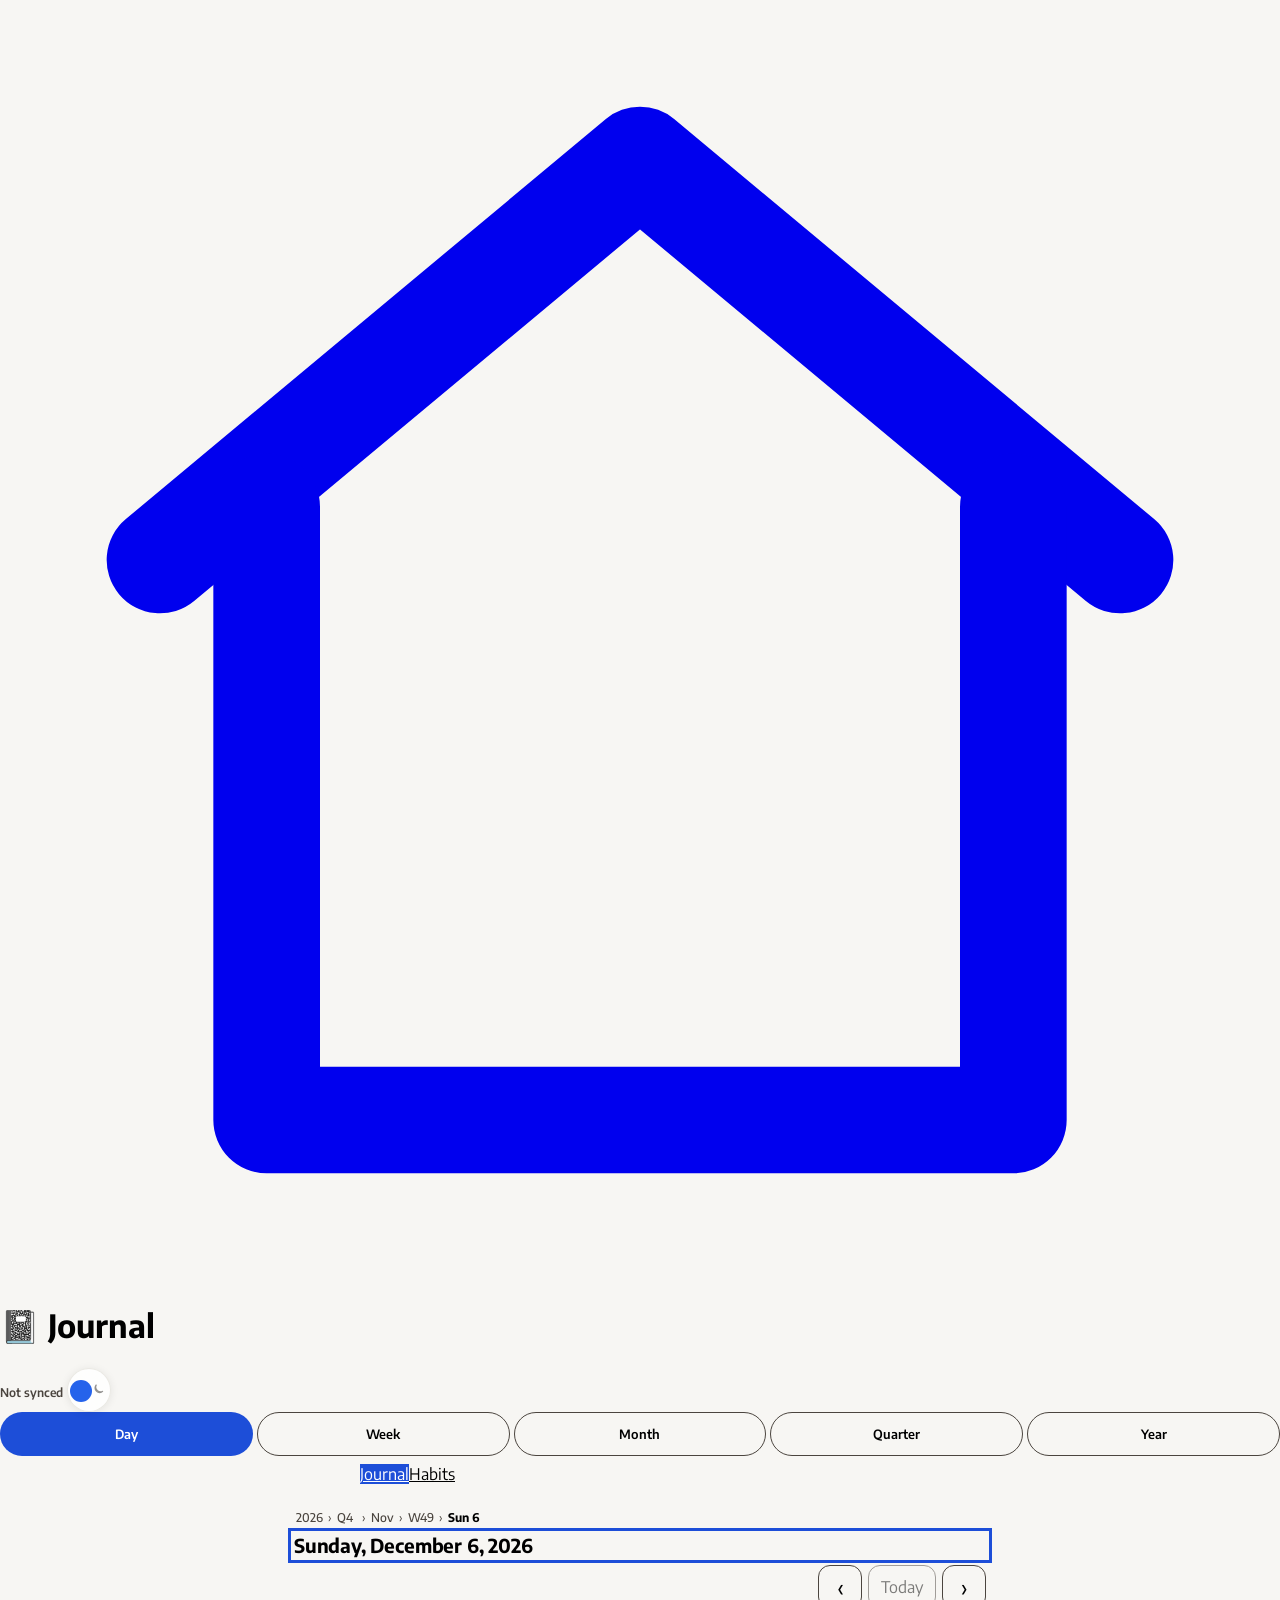
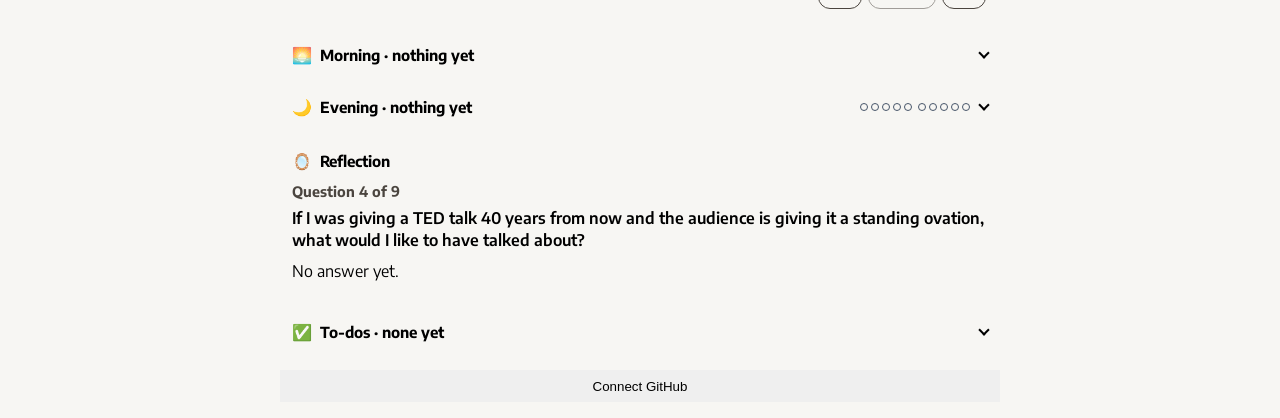
==== commit d47dfab2: "Make the journal read-only and follow the nutrition layout Period tabs sit in the top bar with a Jou" ====
--- a/index.html
+++ b/index.html
@@ -6,7 +6,7 @@
   <meta name="theme-color" content="#f6f4ef" />
   <meta name="apple-mobile-web-app-capable" content="yes" />
   <meta name="apple-mobile-web-app-title" content="Journal" />
-  <title>Journal & Reviews</title>
+  <title>Journal</title>
   <link rel="icon" href="data:image/svg+xml,<svg xmlns='http://www.w3.org/2000/svg' viewBox='0 0 100 100'><text y='.9em' font-size='90'>📓</text></svg>" />
   <link rel="stylesheet" href="https://fonts.googleapis.com/css2?family=Encode+Sans:wght@400;500;600;700&display=swap" />
   <link rel="stylesheet" href="dong-ui/theme.css" />
@@ -25,23 +25,26 @@
     <a class="dx-home" href="/" aria-label="Home">
       <svg viewBox="0 0 24 24" fill="none" stroke="currentColor" stroke-width="2" stroke-linecap="round" stroke-linejoin="round" aria-hidden="true"><path d="M3 10.5 12 3l9 7.5"/><path d="M5 9.5V21h14V9.5"/></svg>
     </a>
-    <h1 class="dx-title">Journal &amp; Reviews</h1>
+    <h1 class="dx-title">📓 Journal</h1>
     <div class="dx-actions">
       <span id="sync-label" aria-live="polite"></span>
       <button type="button" data-dong-theme-toggle aria-label="Toggle color theme"></button>
     </div>
+    <nav id="tabs" class="view-nav" aria-label="Review period"></nav>
   </header>
-  <nav id="tabs" class="dx-tabs" aria-label="Review period"></nav>
-  <nav id="crumbs" class="crumbs" aria-label="Breadcrumb"></nav>
+  <nav id="sections" class="suite-nav" aria-label="Journal sections"></nav>
   <main id="main" tabindex="-1">
-    <div class="period dx-card">
-      <h2 id="period-heading" tabindex="-1"></h2>
-      <div class="period-nav">
-        <button type="button" id="prev" class="dx-btn dx-btn--ghost">Prev</button>
-        <button type="button" id="today" class="dx-btn dx-btn--ghost">Today</button>
-        <button type="button" id="next" class="dx-btn dx-btn--ghost">Next</button>
+    <section id="hero" class="hero period dx-card">
+      <nav id="crumbs" class="crumbs" aria-label="Breadcrumb"></nav>
+      <div class="hero-foot">
+        <h2 id="period-heading" tabindex="-1"></h2>
+        <div class="period-nav">
+          <button type="button" id="prev" aria-label="Previous day">‹</button>
+          <button type="button" id="today">Today</button>
+          <button type="button" id="next" aria-label="Next day">›</button>
+        </div>
       </div>
-    </div>
+    </section>
     <div id="view"></div>
   </main>
   <footer id="connect">
@@ -49,7 +52,7 @@
   </footer>
   <div id="announce" class="sr-only" aria-live="polite"></div>
   <script src="js/data.js"></script>
-  <script src="js/ops.js"></script>
+  <script src="js/sync.js"></script>
   <script src="js/cites.js"></script>
   <script src="js/ui.js"></script>
   <script src="js/trends.js"></script>
--- a/css/base.css
+++ b/css/base.css
@@ -11,7 +11,7 @@
   --jn-muted: #4b453f;
   --jn-pad: 10px;
   --jn-gap: 8px;
-  --jn-row: 40px;
+  --jn-row: 44px;
   --jn-tap: 32px;
   --jn-radius: 12px;
   --jn-dot-on: #1d4ed8;
@@ -67,68 +67,124 @@
 .dx-card,
 .crumbs,
 .dx-header,
-.dx-tabs,
-.todo textarea,
 .info-tip {
   color: var(--dx-text);
 }
 
 .dx-header,
-.dx-tabs,
 .dx-card,
-.crumbs,
-.todo textarea,
 .info-tip,
 .skip-link:focus {
   background-color: var(--dx-card-solid);
 }
 
+/* Frame: the same header, top bar, hero, and cards as /health/nutrition/. */
 .dx-header {
+  flex-wrap: wrap;
+  row-gap: 4px;
+  max-width: 100%;
   background-color: var(--dx-bg);
-  max-width: 100%;
-}
-
-.dx-actions {
-  min-width: 0;
+}
+
+.dx-header .dx-actions {
+  flex: 1 1 auto;
+  justify-content: flex-end;
+  min-width: 0;
+  max-width: 46%;
 }
 
 #sync-label {
-  min-width: 0;
-  max-width: 6.5rem;
+  flex: 1 1 auto;
+  min-width: 0;
   overflow: hidden;
   text-overflow: ellipsis;
   white-space: nowrap;
   text-align: right;
+  font-size: 0.75rem;
+  font-weight: 600;
+  color: var(--jn-muted);
+}
+
+#sync-label.is-error {
+  color: var(--jn-error);
+}
+
+.dx-header .dong-theme-toggle {
+  position: static;
+  width: 44px;
+  height: 44px;
+  flex: 0 0 44px;
+  margin: 0;
+}
+
+.dx-header .dong-theme-toggle__knob {
+  top: 11px;
+}
+
+body.dx .dx-header .view-nav {
+  flex: 1 0 100%;
+  display: flex;
+  gap: 4px;
+  min-width: 0;
+}
+
+body.dx .dx-header .view-nav a {
+  flex: 1 1 0;
+  display: inline-flex;
+  align-items: center;
+  justify-content: center;
+  min-width: 0;
+  min-height: 44px;
+  padding: 0 4px;
+  border: 1px solid var(--jn-line);
+  border-radius: 999px;
+  color: var(--dx-text);
+  text-decoration: none;
   font-size: 0.8rem;
   font-weight: 600;
-  color: var(--jn-muted);
-}
-
-#sync-label.is-error {
-  color: var(--jn-error);
-}
-
-.dx-header .dong-theme-toggle {
-  position: static;
-  width: var(--jn-tap);
-  height: var(--jn-tap);
-  min-width: var(--jn-tap);
-  min-height: var(--jn-tap);
-  flex: 0 0 var(--jn-tap);
-  border-color: var(--jn-line);
-  color: var(--dx-text);
+  white-space: nowrap;
+}
+
+body.dx .dx-header .view-nav a[aria-current="page"] {
+  background: #1d4ed8;
+  color: #ffffff;
+  border-color: transparent;
+}
+
+html.dark body.dx .dx-header .view-nav a[aria-current="page"] {
+  background: #60a5fa;
+  color: #0d0d0d;
+}
+
+body.dx nav.suite-nav {
+  width: min(560px, calc(100% - 12px));
+  margin: 8px auto 0;
   background: var(--dx-card-solid);
 }
 
+body.dx nav.suite-nav > a {
+  color: var(--dx-text);
+}
+
+body.dx nav.suite-nav > a[aria-current="page"] {
+  background: #1d4ed8;
+  color: #ffffff;
+}
+
+html.dark body.dx nav.suite-nav > a[aria-current="page"] {
+  background: #60a5fa;
+  color: #0d0d0d;
+}
+
 #main,
-.crumbs,
 #connect {
-  width: min(720px, calc(100% - 24px));
+  width: min(720px, calc(100% - 12px));
   margin-left: auto;
   margin-right: auto;
 }
 
 #main {
+  padding-top: 10px;
   padding-bottom: calc(var(--jn-gap) + env(safe-area-inset-bottom));
 }
 
@@ -136,114 +192,40 @@
   outline: none;
 }
 
-body.dx nav.dx-tabs {
-  display: flex;
-  flex-wrap: nowrap;
-  align-items: center;
-  gap: 6px;
-  width: min(720px, calc(100% - 24px));
-  max-width: 100%;
-  height: 36px;
-  max-height: 36px;
-  margin: 10px auto 0;
+.hero {
+  margin: 0 0 12px;
+  padding: 12px 14px 12px;
+  border-radius: 22px;
+}
+
+body.dx nav.crumbs {
+  margin: 0 0 4px;
   padding: 0;
-  overflow-x: auto;
-  overflow-y: hidden;
   background: transparent;
   border: 0;
-  border-radius: 0;
   box-shadow: none;
-  scrollbar-width: none;
-  -webkit-overflow-scrolling: touch;
-}
-
-body.dx nav.dx-tabs::-webkit-scrollbar,
-body.dx nav.crumbs ol::-webkit-scrollbar {
-  display: none;
-}
-
-body.dx nav.dx-tabs > a {
-  flex: 0 0 auto;
-  display: inline-flex;
-  align-items: center;
-  justify-content: center;
-  min-width: var(--jn-tap);
-  height: 36px;
-  min-height: 36px;
-  max-height: 36px;
-  padding: 0 14px;
-  border: 0;
-  border-radius: 999px;
-  background: #ffffff;
-  color: #0d0b08;
-  box-shadow: 0 1px 2px hsl(0 0% 0% / 0.16);
-  font-size: 0.82rem;
-  font-weight: 650;
-  letter-spacing: 0;
-  line-height: 1;
-  text-decoration: none;
-  white-space: nowrap;
-}
-
-body.dx nav.dx-tabs > a[aria-current="page"] {
-  background: #1d4ed8;
-  color: #ffffff;
-  box-shadow: none;
-}
-
-html.dark body.dx nav.dx-tabs {
-  background: transparent;
-  border: 0;
-}
-
-html.dark body.dx nav.dx-tabs > a {
-  background: #1f1f1f;
-  color: #efeeec;
-  box-shadow: none;
-  border: 1px solid #3f3f3f;
-}
-
-html.dark body.dx nav.dx-tabs > a[aria-current="page"] {
-  background: #60a5fa;
-  color: #0d0d0d;
-  border-color: #60a5fa;
-}
-
-body.dx nav.crumbs {
-  width: min(720px, calc(100% - 24px));
-  max-width: 100%;
-  margin: 8px auto;
+}
+
+body.dx nav.crumbs ol {
+  display: flex;
+  flex-wrap: nowrap;
+  align-items: center;
+  margin: 0;
   padding: 0;
-  border: 0;
-  border-radius: 0;
-  background: transparent;
-  box-shadow: none;
-}
-
-body.dx nav.crumbs ol {
-  display: flex;
-  flex-wrap: nowrap;
-  align-items: center;
-  width: max-content;
-  max-width: 100%;
-  height: 32px;
-  margin: 0;
-  padding: 0 8px;
   list-style: none;
   overflow-x: auto;
   overflow-y: hidden;
-  border-radius: 999px;
-  background: hsl(0 0% 100% / 0.94);
   scrollbar-width: none;
-  -webkit-overflow-scrolling: touch;
+}
+
+body.dx nav.crumbs ol::-webkit-scrollbar {
+  display: none;
 }
 
 body.dx nav.crumbs li {
   display: flex;
   flex: 0 0 auto;
   align-items: center;
-  min-width: 0;
-  max-width: none;
 }
 
 body.dx nav.crumbs li + li::before {
@@ -251,71 +233,43 @@
   padding: 0 3px;
   color: var(--jn-muted);
   font-size: 0.75rem;
-  font-weight: 500;
 }
 
 body.dx nav.crumbs a {
   display: inline-flex;
   align-items: center;
-  max-width: none;
-  min-width: var(--jn-tap);
-  min-height: var(--jn-tap);
-  height: var(--jn-tap);
+  min-width: 24px;
+  min-height: 24px;
   padding: 0 2px;
-  background: transparent;
   color: var(--jn-muted);
+  font-size: 0.75rem;
   font-weight: 500;
-  font-size: 0.75rem;
   line-height: 1;
   white-space: nowrap;
   text-decoration: none;
 }
 
 body.dx nav.crumbs a[aria-current="page"] {
-  color: #0d0b08;
+  color: var(--dx-text);
   font-weight: 700;
 }
 
-html.dark body.dx nav.crumbs {
-  background: transparent;
-  color: #d4d4d4;
-}
-
-html.dark body.dx nav.crumbs ol {
-  background: #1f1f1f;
-}
-
-html.dark body.dx nav.crumbs a,
-html.dark body.dx nav.crumbs a[aria-current="page"] {
-  background: transparent;
-  color: #d4d4d4;
-}
-
-html.dark body.dx nav.crumbs a[aria-current="page"] {
-  color: #efeeec;
-}
-
-.period {
-  display: flex;
-  flex-wrap: nowrap;
-  align-items: center;
-  gap: 6px;
-  margin: 0 0 var(--jn-gap);
-  padding: 4px 6px 4px 12px;
-  border-radius: var(--jn-radius);
+.hero-foot {
+  display: flex;
+  flex-wrap: wrap;
+  align-items: center;
+  gap: 8px 10px;
 }
 
 #period-heading {
-  flex: 1 1 auto;
-  min-width: 0;
-  margin: 0;
-  font-size: 0.92rem;
+  flex: 1 1 100%;
+  min-width: 0;
+  margin: 0;
+  font-size: 1.2rem;
   font-weight: 700;
-  letter-spacing: -0.02em;
+  letter-spacing: -0.01em;
   line-height: 1.2;
-  white-space: nowrap;
-  overflow: hidden;
-  text-overflow: ellipsis;
+  overflow-wrap: anywhere;
 }
 
 #period-heading:focus {
@@ -326,34 +280,35 @@
 .period-nav {
   display: flex;
   flex: 0 0 auto;
-  flex-wrap: nowrap;
-  align-items: center;
-  gap: 4px;
-  margin: 0;
-}
-
-.period-nav .dx-btn:disabled {
-  opacity: 0.45;
+  margin-left: auto;
+  gap: 6px;
+}
+
+#prev,
+#next,
+#today {
+  min-width: 44px;
+  min-height: 44px;
+  padding: 0 12px;
+  border-radius: 12px;
+  border: 1px solid var(--jn-line);
+  background: var(--dx-card-solid);
+  color: var(--dx-text);
+  font: inherit;
+  font-size: 1rem;
+  cursor: pointer;
+}
+
+#prev,
+#next {
+  padding: 0;
+  font-size: 1.4rem;
+  line-height: 1;
+}
+
+#today:disabled {
+  opacity: 0.5;
   cursor: default;
-}
-
-.period-nav .dx-btn {
-  flex: 0 0 auto;
-  height: var(--jn-tap);
-  min-height: var(--jn-tap);
-  min-width: var(--jn-tap);
-  padding: 0 8px;
-  border-radius: 999px;
-  font-size: 0.72rem;
-  font-weight: 600;
-  line-height: 1;
-  white-space: nowrap;
-}
-
-body.dx nav.dx-tabs > a:focus-visible,
-body.dx nav.crumbs a:focus-visible,
-body.dx .period-nav .dx-btn:focus-visible {
-  outline-offset: -3px;
 }
 
 .dx-btn {
@@ -428,15 +383,13 @@
   box-shadow: none;
 }
 
-.fold {
+.fold,
+.jn-card {
   margin: 0 0 var(--jn-gap);
-  padding: 0 var(--jn-pad);
+  padding: 0;
   max-width: 100%;
-  border-radius: var(--jn-radius);
-}
-
-.fold.is-open {
-  padding-bottom: var(--jn-pad);
+  overflow: hidden;
+  border-radius: var(--dx-radius);
 }
 
 .fold-heading {
@@ -447,42 +400,41 @@
 body.dx .fold > .fold-bar > .fold-heading > .fold-summary {
   display: flex;
   align-items: center;
-  gap: 6px;
+  gap: 8px;
   width: 100%;
-  min-height: var(--jn-row);
-  height: var(--jn-row);
-  max-height: var(--jn-row);
-  margin: 0;
-  padding: 0;
+  min-height: 44px;
+  height: 44px;
+  margin: 0;
+  padding: 8px 12px;
   border: 0;
   background: none;
   color: inherit;
   font: inherit;
   font-size: 0.95rem;
-  text-align: left;
-  cursor: pointer;
   font-weight: 700;
   line-height: 1.35;
+  text-align: left;
   white-space: nowrap;
-}
-
-.fold-summary::before {
-  content: "\203A";
-  flex: 0 0 auto;
-  width: 1em;
-  color: var(--jn-muted);
-  font-size: 1.2rem;
-  line-height: 1;
-}
-
-.fold.is-open > .fold-bar .fold-summary::before {
-  transform: rotate(90deg);
-}
-
-@media (prefers-reduced-motion: no-preference) {
-  .fold-summary::before {
-    transition: transform 0.15s ease;
-  }
+  cursor: pointer;
+}
+
+body.dx .fold > .fold-bar > .fold-heading > .fold-summary:focus-visible {
+  outline-offset: -3px;
+}
+
+.fold-summary::after {
+  content: "";
+  flex: none;
+  width: 8px;
+  height: 8px;
+  margin-left: 2px;
+  border-right: 2px solid currentColor;
+  border-bottom: 2px solid currentColor;
+  transform: translateY(-2px) rotate(45deg);
+}
+
+.fold.is-open > .fold-bar .fold-summary::after {
+  transform: translateY(2px) rotate(-135deg);
 }
 
 .fold-emoji {
@@ -494,7 +446,6 @@
 .fold-line {
   min-width: 0;
   margin: 0;
-  font-size: 1rem;
   line-height: 1.35;
 }
 
@@ -507,7 +458,24 @@
 
 .fold-body {
   min-width: 0;
-  padding-top: 4px;
+  padding: 0 12px 12px;
+}
+
+.jn-card-title {
+  display: flex;
+  align-items: center;
+  gap: 8px;
+  min-height: 44px;
+  margin: 0;
+  padding: 8px 12px 4px;
+  font-size: 0.95rem;
+  font-weight: 700;
+  line-height: 1.35;
+}
+
+.jn-card-body {
+  min-width: 0;
+  padding: 0 12px 12px;
 }
 
 .field-line,
@@ -522,103 +490,52 @@
   font-weight: 700;
 }
 
-.todo-list,
-.undo-list {
+.todo-list {
   list-style: none;
   margin: 0;
   padding: 0;
 }
 
-.todo,
-.undo-row {
-  display: flex;
-  flex-wrap: wrap;
-  align-items: flex-start;
+.todo {
+  display: flex;
+  align-items: baseline;
   gap: 8px;
   max-width: 100%;
-  margin: 0 0 8px;
-}
-
-.todo {
-  align-items: center;
-  min-height: var(--jn-tap);
-}
-
-body.dx .todo input[type="checkbox"],
-.todo-check {
-  width: 24px;
-  height: 24px;
-  min-width: 24px;
-  min-height: 24px;
-  flex: 0 0 24px;
-  margin: 0;
-  accent-color: var(--dx-accent);
+  margin: 0 0 6px;
+  line-height: 1.4;
+}
+
+.todo-mark {
+  flex: 0 0 16px;
+  display: inline-flex;
+  align-items: center;
+  justify-content: center;
+  width: 16px;
+  height: 16px;
   border: 2px solid var(--jn-line);
-  border-radius: 6px;
-}
-
-body.dx .todo textarea,
-.todo textarea {
-  flex: 1 1 8rem;
-  min-width: 0;
-  min-height: var(--jn-tap);
-  box-sizing: border-box;
-  padding: 4px 8px;
-  border: 2px solid var(--jn-line);
-  border-radius: 10px;
-  font: inherit;
-  font-size: 16px;
-  line-height: 1.4;
-  resize: vertical;
-  background: var(--dx-card-solid);
-  color: var(--dx-text);
-}
-
-.todo textarea::placeholder {
+  border-radius: 50%;
+  font-size: 0.7rem;
+  font-weight: 700;
+  line-height: 1;
+  transform: translateY(2px);
+}
+
+.todo.done .todo-mark {
+  border-color: var(--jn-ok);
+  color: var(--jn-ok);
+}
+
+.todo-text {
+  flex: 1 1 auto;
+  min-width: 0;
+  overflow-wrap: anywhere;
+}
+
+.todo-status {
+  flex: 0 0 auto;
   color: var(--jn-muted);
-  opacity: 1;
-}
-
-body.dx .todo .del,
-body.dx .info-btn,
-body.dx .undo-row button,
-body.dx .add-todo,
-.todo .del,
-.info-btn,
-.undo-row button,
-.add-todo {
-  min-width: var(--jn-tap);
-  min-height: var(--jn-tap);
-}
-
-.add-todo {
-  width: 100%;
-  margin-top: 4px;
-}
-
-.year-status {
-  display: flex;
-  flex-wrap: wrap;
-  gap: 6px;
-  width: 100%;
-  margin: 0 0 8px;
-}
-
-.year-status [role="radio"] {
-  min-width: var(--jn-tap);
-  min-height: var(--jn-tap);
-  padding: 4px 10px;
-  border: 2px solid var(--jn-line);
-  border-radius: 999px;
-  background: var(--dx-card-solid);
-  color: var(--dx-text);
-  font: inherit;
-  font-weight: 700;
-}
-
-.year-status [role="radio"][aria-checked="true"] {
-  border-color: var(--dx-accent);
-  box-shadow: inset 0 0 0 2px var(--dx-accent);
+  font-size: 0.8rem;
+  font-weight: 600;
 }
 
 .info-wrap {
@@ -644,16 +561,13 @@
   color: var(--jn-muted);
 }
 
-.undo-row {
-  align-items: center;
-}
-
 html.dark .dx-card,
-html.dark .todo textarea,
 html.dark .info-tip,
 html.dark .dx-btn--ghost,
 html.dark .info-btn,
-html.dark .year-status [role="radio"] {
+html.dark #prev,
+html.dark #next,
+html.dark #today {
   background-color: #1f1f1f;
   color: #efeeec;
 }
--- a/css/day.css
+++ b/css/day.css
@@ -1,4 +1,4 @@
-/* Day view. Compact cards: 40px fold rows, 8px gaps, 10px padding.
+/* Day view. Read-only cards in the nutrition style: 44px fold rows, 8px gaps.
    Text stays on the solid card colour so it stays readable over the shell art. */
 
 .day-view {
@@ -25,30 +25,9 @@
   color: var(--dx-text);
 }
 
-.day-view .fold {
-  margin: 0;
-  padding: 0 var(--jn-pad, 10px);
-}
-
-.day-view .fold.is-open {
-  padding-bottom: 8px;
-}
-
-.day-view .fold-heading,
-.day-view .fold-bar {
-  margin: 0;
-}
-
-.day-view .fold-summary {
-  flex-wrap: nowrap;
-  gap: 6px;
-  min-height: var(--jn-row, 40px);
-  padding: 0;
-}
-
-.day-view .fold:not(.is-open) .fold-summary {
-  height: var(--jn-row, 40px);
-  max-height: var(--jn-row, 40px);
+.day-view .fold,
+.day-view .jn-card {
+  margin: 0;
 }
 
 .day-view .fold-emoji {
@@ -158,10 +137,10 @@
 }
 
 .day-view .info-btn {
-  width: 28px;
-  height: 28px;
-  min-width: 28px;
-  min-height: 28px;
+  width: 32px;
+  height: 32px;
+  min-width: 32px;
+  min-height: 32px;
   padding: 0;
   border: 1px solid var(--jn-line, var(--dx-border));
   border-radius: 8px;
@@ -232,48 +211,11 @@
   display: none;
 }
 
-.day-view label {
-  display: flex;
-  align-items: center;
-  gap: 8px;
-  max-width: 100%;
-  min-height: var(--jn-tap, 32px);
-}
-
-.day-view label span {
-  flex: 1;
-  overflow-wrap: anywhere;
-  word-break: break-word;
-}
-
-.day-study,
-.day-add,
-.day-app,
-.day-view .add-todo,
-.day-view .del,
-.day-view a.dx-btn {
-  min-height: var(--jn-tap, 32px);
-  min-width: var(--jn-tap, 32px);
-  max-width: 100%;
-  white-space: normal;
-}
-
-.day-study {
-  display: inline-flex;
-  align-items: center;
-  margin: 0 0 4px;
-  padding: 4px 10px;
-  background: var(--dx-card-solid);
-  color: var(--dx-text);
-  text-decoration: underline;
-}
-
 .day-yesterday {
   margin-top: 8px;
 }
 
-.day-carry-list,
-.day-apps {
+.day-carry-list {
   list-style: none;
   margin: 4px 0 0;
   padding: 0;
@@ -300,62 +242,8 @@
   line-height: 1.35;
 }
 
-.day-add {
-  flex: none;
-  height: var(--jn-tap, 32px);
-  padding: 0 10px;
-  background: var(--dx-card-solid);
-  color: var(--dx-text);
-}
-
-.day-apps {
-  display: flex;
-  flex-direction: column;
-  gap: 6px;
-}
-
-.day-app {
-  display: flex;
-  align-items: center;
-  min-height: var(--jn-tap, 32px);
-  padding: 4px 10px;
-  border: 1px solid var(--jn-line, var(--dx-border));
-  border-radius: var(--jn-radius, 12px);
-  background: var(--dx-card-solid);
-  color: var(--dx-accent);
-  font-weight: 600;
-  text-decoration: underline;
-}
-
-.day-view textarea,
-.day-view input[type="text"] {
-  display: block;
-  width: 100%;
-  max-width: 100%;
-  min-height: var(--jn-tap, 32px);
-  padding: 6px 8px;
-  border: 1px solid var(--jn-line, var(--dx-border));
-  border-radius: 10px;
-  background: var(--dx-card-solid);
-  color: var(--dx-text);
-  font: inherit;
-  line-height: 1.35;
-}
-
-.day-view input[type="checkbox"] {
-  width: 24px;
-  height: 24px;
-  min-width: 24px;
-  min-height: 24px;
-  margin: 4px 0;
-  flex: 0 0 24px;
-  accent-color: var(--dx-accent);
-}
-
 .day-view a:focus-visible,
-.day-view button:focus-visible,
-.day-view input:focus-visible,
-.day-view textarea:focus-visible {
+.day-view button:focus-visible {
   outline: 3px solid var(--dx-accent);
   outline-offset: 2px;
 }
@@ -377,10 +265,6 @@
   padding: 0;
   min-width: 0;
   max-width: 100%;
-}
-
-.day-view .day-reflect .fold {
-  margin: 0;
 }
 
 @media (prefers-reduced-motion: reduce) {
--- a/css/reflect.css
+++ b/css/reflect.css
@@ -1,97 +1,32 @@
-/* Reflections. Opaque cards so text stays 4.5:1 on the shell art. */
+/* Reflections. Read-only cards on the main view; opaque so text stays 4.5:1. */
 
-.reflect-fold {
+.reflect-card,
+.reflect-card * {
+  box-sizing: border-box;
+}
+
+.reflect-card {
   max-width: 100%;
   min-width: 0;
-  box-sizing: border-box;
-  margin: 0 0 var(--jn-gap, 8px);
-  padding: 3px 10px;
-  background-color: var(--dx-card-solid, #ffffff);
-  color: var(--dx-text, #0d0b08);
   overflow-wrap: anywhere;
 }
 
-.reflect-fold > .fold-bar > .fold-heading {
-  margin: 0;
-  font-size: 1rem;
-  font-weight: 700;
-  line-height: 1;
-}
-
-.reflect-fold > .fold-bar .fold-summary {
-  min-height: var(--jn-row, 40px);
-  height: var(--jn-row, 40px);
-  padding: 0;
-  overflow: hidden;
-  line-height: 1.35;
-}
-
-.reflect-fold .fold-emoji {
-  flex: 0 0 auto;
-  font-size: 1rem;
-  line-height: 1;
-}
-
-.reflect-fold,
-.reflect-fold * {
-  box-sizing: border-box;
-}
-
-html.dark .reflect-fold,
-html[data-theme="dark"] .reflect-fold {
-  background-color: var(--dx-card-solid, #1f1f1f);
-  color: var(--dx-text, #efeeec);
+.reflect-kicker,
+.reflect-when {
+  color: var(--jn-muted, #4b453f);
 }
 
 html.dark .reflect-kicker,
 html.dark .reflect-when,
-html.dark .reflect-note,
-html.dark .reflect-count,
 html[data-theme="dark"] .reflect-kicker,
-html[data-theme="dark"] .reflect-when,
-html[data-theme="dark"] .reflect-note,
-html[data-theme="dark"] .reflect-count {
+html[data-theme="dark"] .reflect-when {
   color: var(--jn-muted, #d4d4d4);
 }
 
-.reflect-fold .reflect-fold {
-  margin-top: 8px;
-  box-shadow: none;
-}
-
-.reflect-box:focus-visible,
-.reflect-save:focus-visible {
-  outline: 3px solid var(--dx-accent, #1d4ed8);
-  outline-offset: 2px;
-}
-
-.reflect-kicker,
-.reflect-when,
-.reflect-note,
-.reflect-count {
-  color: var(--jn-muted, #4b453f);
-}
-
-.reflect-kicker,
-.reflect-count,
-.reflect-note {
-  margin: 0 0 8px;
-  font-size: 0.95rem;
+.reflect-kicker {
+  margin: 0 0 6px;
+  font-size: 0.9rem;
   font-weight: 700;
-  line-height: 1.4;
-  overflow-wrap: anywhere;
-}
-
-.reflect-today {
-  min-width: 0;
-}
-
-.reflect-field {
-  display: block;
-  min-width: 0;
-  margin: 0 0 8px;
-  color: inherit;
-  font-weight: 600;
   line-height: 1.4;
 }
 
@@ -112,54 +47,6 @@
   white-space: pre-wrap;
 }
 
-.reflect-box {
-  display: block;
-  width: 100%;
-  max-width: 100%;
-  min-height: 0;
-  margin: 0;
-  padding: 8px 10px;
-  border: 2px solid var(--dx-muted, #5c574f);
-  border-radius: 10px;
-  background: var(--dx-card-solid, #ffffff);
-  color: var(--dx-text, #0d0b08);
-  font: inherit;
-  font-size: 16px;
-  line-height: 1.4;
-  resize: vertical;
-}
-
-html.dark .reflect-box,
-html[data-theme="dark"] .reflect-box {
-  background: var(--dx-card-solid, #1f1f1f);
-  color: var(--dx-text, #efeeec);
-  border-color: var(--dx-muted, #b8b8b8);
-}
-
-.reflect-actions {
-  display: flex;
-  flex-wrap: wrap;
-  align-items: center;
-  gap: 8px;
-  margin: 0 0 12px;
-}
-
-.reflect-save {
-  min-width: var(--jn-tap, 32px);
-  min-height: var(--jn-tap, 32px);
-  height: var(--jn-tap, 32px);
-  padding: 0 12px;
-  border: 2px solid var(--dx-accent, #1d4ed8);
-  border-radius: 10px;
-  background: var(--dx-accent, #1d4ed8);
-  color: var(--dx-accent-fg, #ffffff);
-  font: inherit;
-  font-size: 1rem;
-  font-weight: 700;
-  line-height: 1;
-  cursor: pointer;
-}
-
 .reflect-answers {
   list-style: none;
   margin: 0;
@@ -170,23 +57,22 @@
   min-width: 0;
   margin: 0 0 8px;
   padding-top: 8px;
-  border-top: 2px solid var(--dx-muted, #5c574f);
+  border-top: 1px solid var(--jn-line, var(--dx-border, #5c574f));
+}
+
+.reflect-answers li:last-child,
+.reflect-answers li:last-child .reflect-answer {
+  margin-bottom: 0;
 }
 
 .reflect-when {
   display: block;
   margin: 0 0 4px;
-  font-size: 0.95rem;
+  font-size: 0.9rem;
   font-weight: 700;
 }
 
 .reflect-digest {
   min-width: 0;
+  margin-top: 10px;
 }
-
-@media (prefers-reduced-motion: reduce) {
-  .reflect-fold,
-  .reflect-fold * {
-    transition: none;
-  }
-}
--- a/css/period.css
+++ b/css/period.css
@@ -172,15 +172,9 @@
 
 .period-view a:focus,
 .period-view button:focus,
-.period-view input:focus,
-.period-view textarea:focus,
-.period-view select:focus,
 .period-view [tabindex]:focus,
 .period-view a:focus-visible,
 .period-view button:focus-visible,
-.period-view input:focus-visible,
-.period-view textarea:focus-visible,
-.period-view select:focus-visible,
 .period-view [tabindex]:focus-visible {
   outline: 3px solid var(--dx-accent, #1d4ed8);
   outline-offset: 2px;
--- a/css/habits.css
+++ b/css/habits.css
@@ -11,7 +11,7 @@
   max-width: 100%;
   min-width: 0;
   margin: 0 0 var(--jn-gap, 8px);
-  padding: 3px 10px;
+  padding: 0;
   box-sizing: border-box;
 }
 
@@ -23,9 +23,6 @@
 }
 
 .habit-view .habit-fold .fold-summary {
-  min-height: var(--jn-row, 40px);
-  height: var(--jn-row, 40px);
-  padding: 0;
   overflow: hidden;
   line-height: 1.35;
 }
